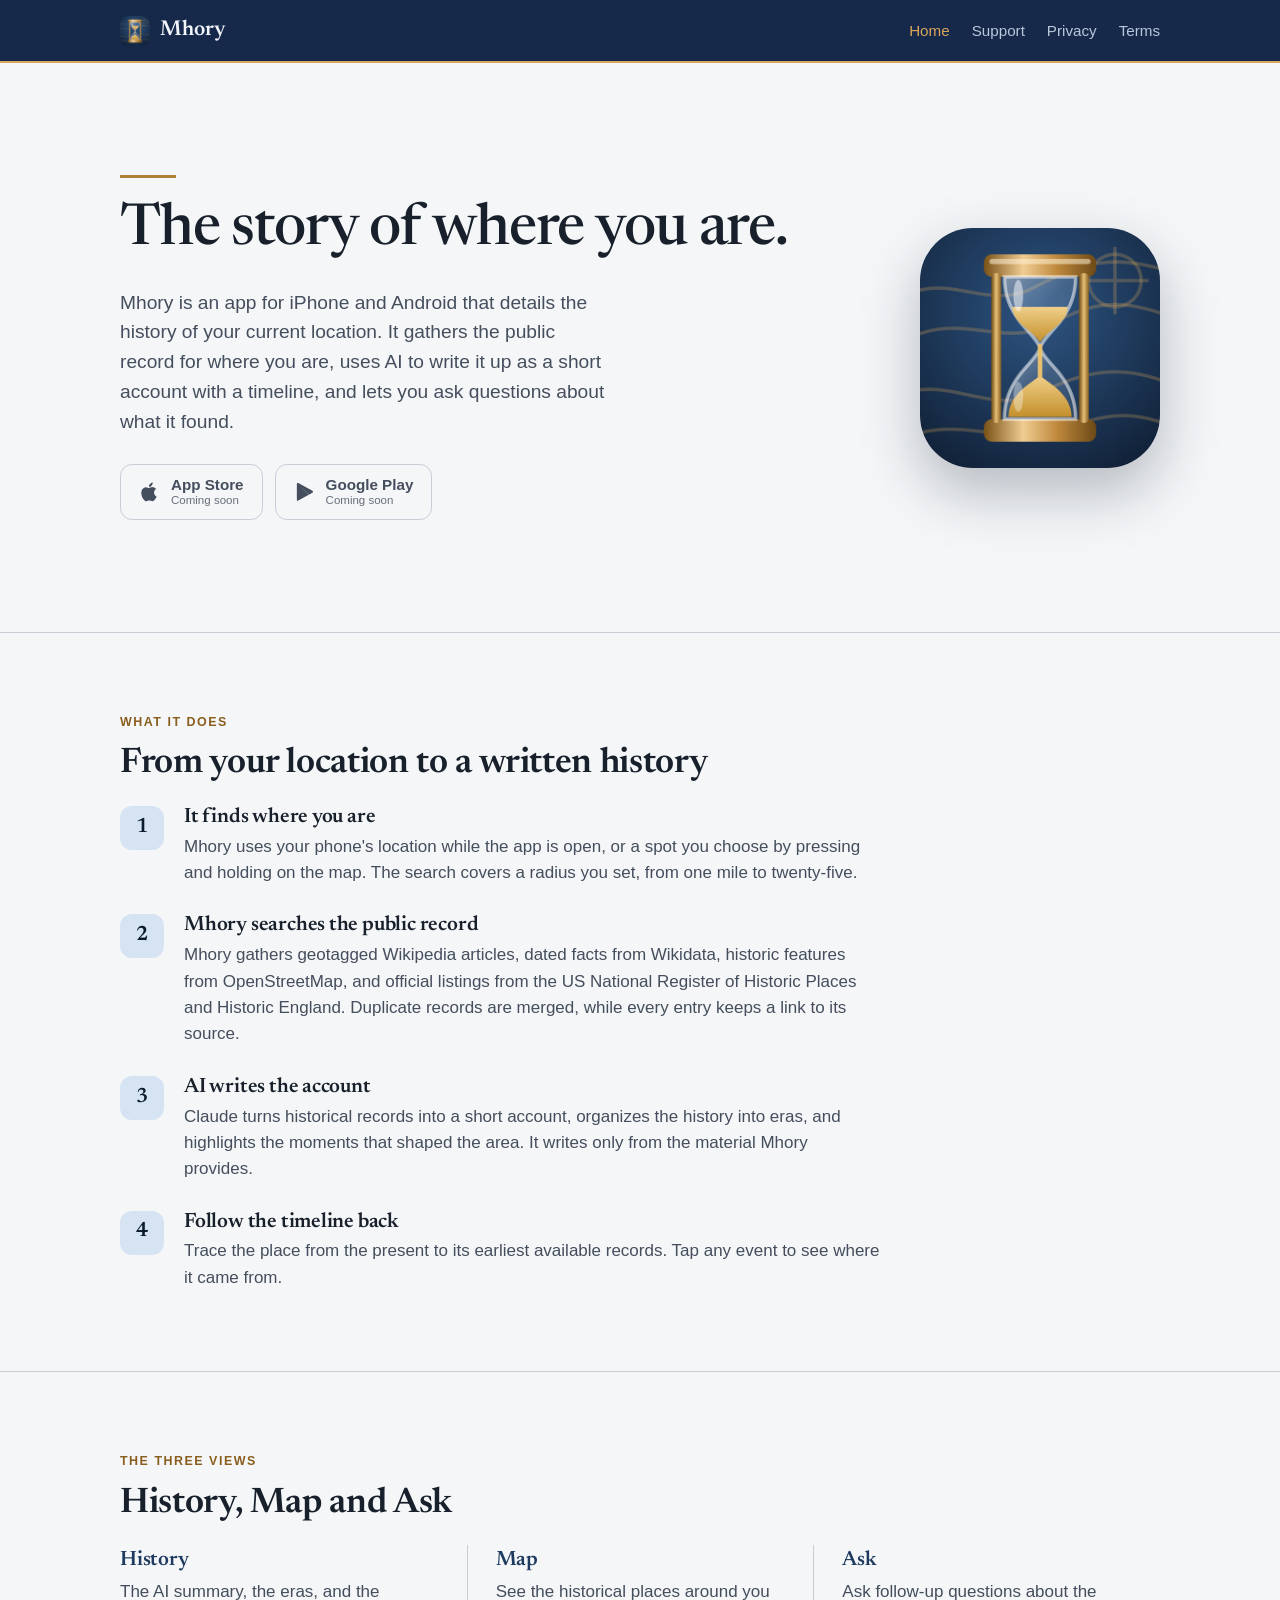
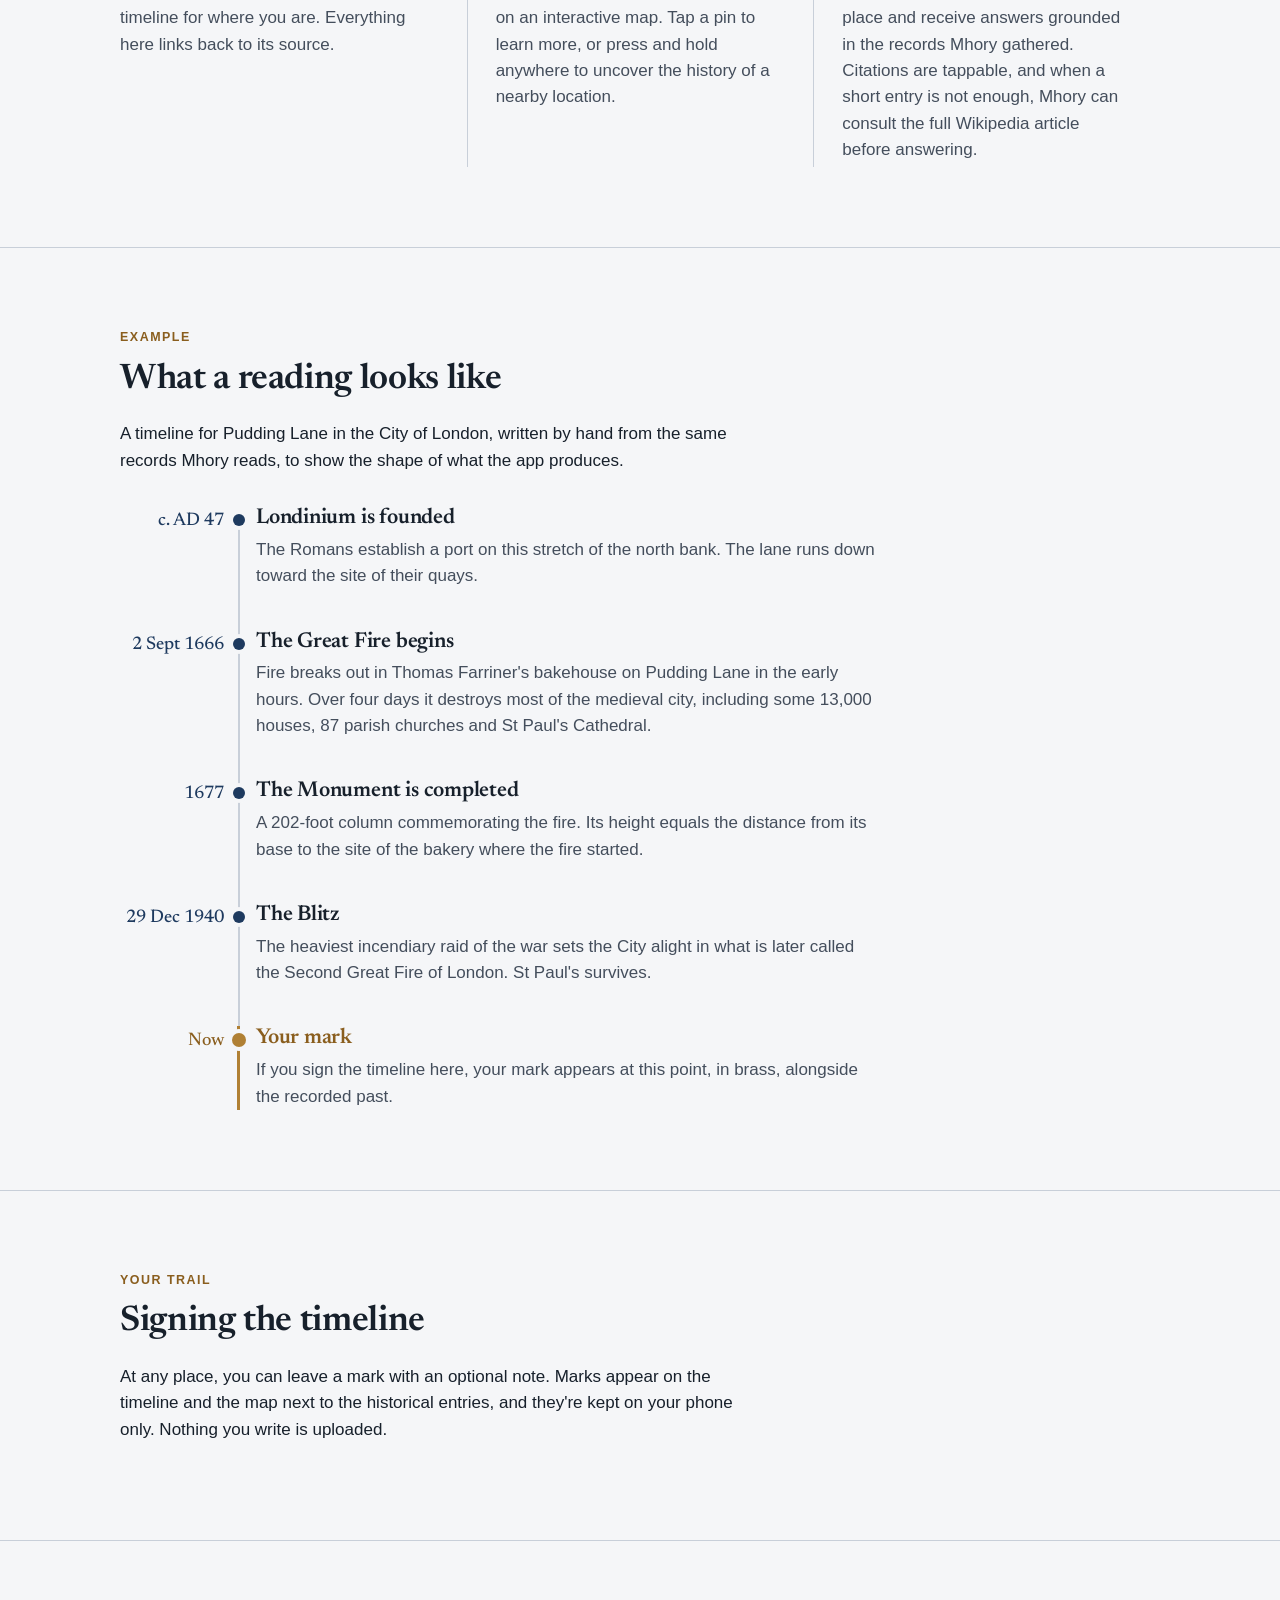
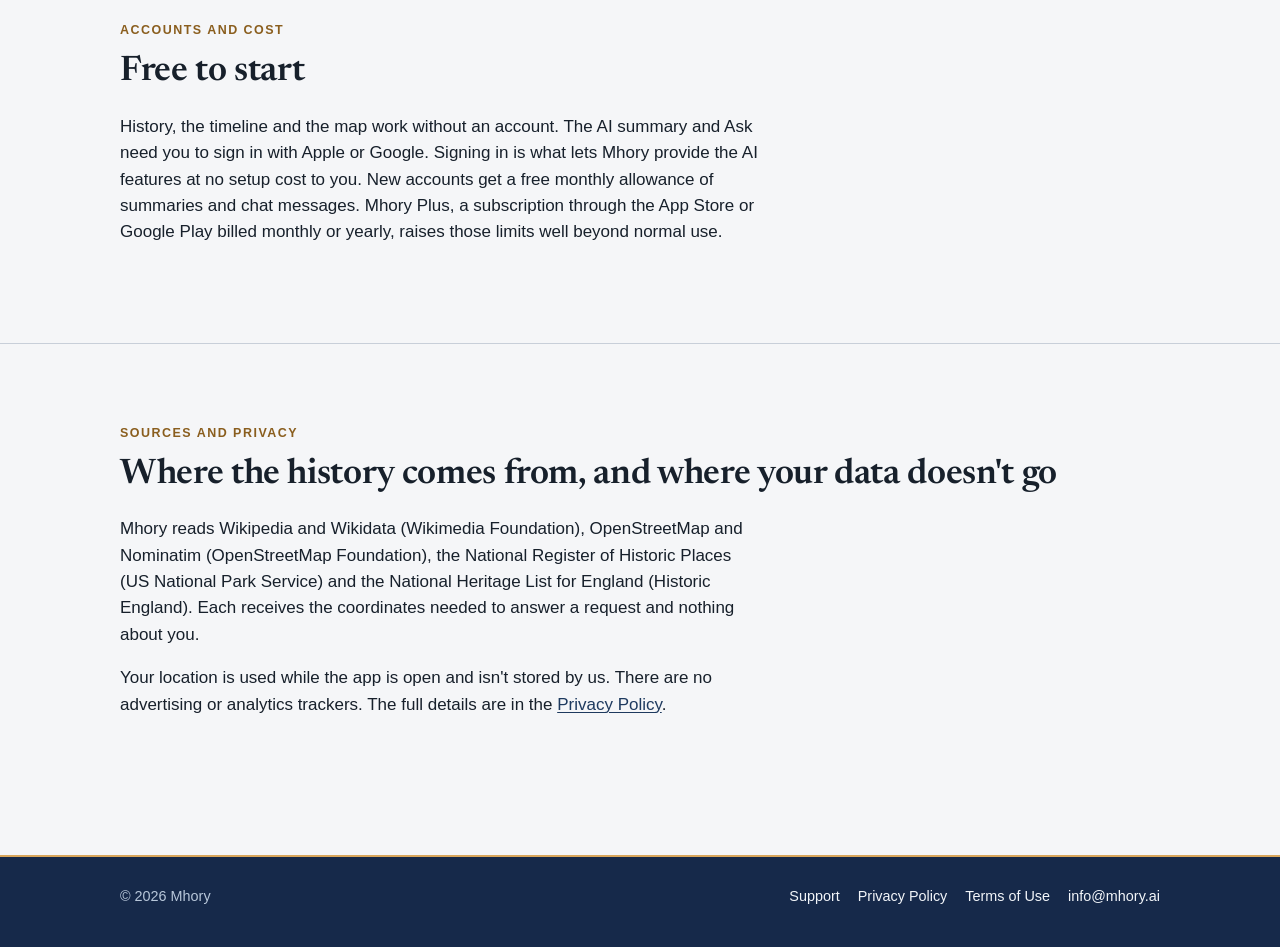
==== index.html @ 494e183d "Mhory launch site Co-Authored-By: Claude Fable 5.1 <noreply@anthropic.com>" ====
<!doctype html>
<html lang="en">
<head>
  <meta charset="utf-8">
  <meta name="viewport" content="width=device-width, initial-scale=1, viewport-fit=cover">
  <title>Mhory — the story of wherever you stand</title>
  <meta name="description" content="Mhory is an iPhone and Android app that details the history of your current location: provides an AI-written summary and timeline built from public records, a map of historical places nearby, and a chat that answers questions with citations.">
  <meta name="theme-color" content="#1e3a5f">
  <link rel="canonical" href="https://mhory.ai/">
  <meta property="og:title" content="Mhory">
  <meta property="og:description" content="The story of wherever you stand.">
  <meta property="og:url" content="https://mhory.ai/">
  <meta property="og:image" content="https://mhory.ai/assets/icon-512.png">
  <meta property="og:type" content="website">
  <link rel="icon" href="assets/favicon-64.png" sizes="64x64">
  <link rel="apple-touch-icon" href="assets/apple-touch-icon.png">
  <link rel="preconnect" href="https://fonts.googleapis.com">
  <link rel="preconnect" href="https://fonts.gstatic.com" crossorigin>
  <link href="https://fonts.googleapis.com/css2?family=Newsreader:ital,opsz,wght@0,6..72,500;0,6..72,600;1,6..72,500&display=swap" rel="stylesheet">
  <link rel="stylesheet" href="site.css">
</head>
<body>

<header class="band">
  <nav class="wrap nav" aria-label="Site">
    <a class="brand" href="index.html"><img src="assets/favicon-64.png" alt="" width="30" height="30">Mhory</a>
    <ul>
      <li><a href="index.html" aria-current="page">Home</a></li>
      <li><a href="support.html">Support</a></li>
      <li><a href="privacy.html">Privacy</a></li>
      <li><a href="terms.html">Terms</a></li>
    </ul>
  </nav>
</header>

<main>
  <section class="wrap hero">
    <div>
      <hr class="rule">
      <h1>The story of where you are.</h1>
      <p class="lede">Mhory is an app for iPhone and Android that details the history of your current location. It gathers the public record for where you are, uses AI to write it up as a short account with a timeline, and lets you ask questions about what it found.</p>
      <div class="stores">
        <span class="store soon" aria-disabled="true">
          <svg viewBox="0 0 24 24" aria-hidden="true"><path d="M16.4 12.6c0-2.6 2.1-3.8 2.2-3.9-1.2-1.8-3.1-2-3.7-2-1.6-.2-3.1.9-3.9.9-.8 0-2-.9-3.4-.9-1.7 0-3.3 1-4.2 2.6-1.8 3.1-.5 7.8 1.3 10.3.9 1.2 1.9 2.6 3.2 2.6 1.3-.1 1.8-.8 3.3-.8 1.6 0 2 .8 3.4.8 1.4 0 2.3-1.3 3.1-2.5 1-1.4 1.4-2.8 1.4-2.9-.1 0-2.7-1-2.7-4.2zM13.9 4.9c.7-.9 1.2-2.1 1.1-3.3-1 0-2.3.7-3 1.6-.7.8-1.2 2-1.1 3.2 1.1.1 2.3-.6 3-1.5z"/></svg>
          <span>App Store<small>Coming soon</small></span>
        </span>
        <span class="store soon" aria-disabled="true">
          <svg viewBox="0 0 24 24" aria-hidden="true"><path d="M3.6 2.2c-.3.3-.5.8-.5 1.4v16.8c0 .6.2 1.1.5 1.4l.1.1 9.4-9.4v-.2L3.7 2.1l-.1.1zm12.6 12.6-3.1-3.1v-.2l3.1-3.1.1.1 3.7 2.1c1.1.6 1.1 1.6 0 2.2L16.3 15l-.1-.2zM16.1 14.9 12.9 11.7 3.6 21c.4.4.9.4 1.6 0l10.9-6.1zM16.1 8.5 5.2 2.4c-.7-.4-1.2-.3-1.6 0l9.3 9.3 3.2-3.2z"/></svg>
          <span>Google Play<small>Coming soon</small></span>
        </span>
      </div>
    </div>
    <img class="hero-icon" src="assets/icon-512.png" alt="The Mhory app icon: a brass hourglass over an old map on ink blue" width="240" height="240">
  </section>

  <section class="section">
    <div class="wrap">
      <p class="eyebrow">What it does</p>
      <h2>From your location to a written history</h2>
      <div class="steps">
        <div class="step">
          <span class="step-n">1</span>
          <div>
            <h3>It finds where you are</h3>
            <p>Mhory uses your phone's location while the app is open, or a spot you choose by pressing and holding on the map. The search covers a radius you set, from one mile to twenty-five.</p>
          </div>
        </div>
        <div class="step">
          <span class="step-n">2</span>
          <div>
            <h3>Mhory searches the public record</h3>
            <p>Mhory gathers geotagged Wikipedia articles, dated facts from Wikidata, historic features from OpenStreetMap, and official listings from the US National Register of Historic Places and Historic England. Duplicate records are merged, while every entry keeps a link to its source.</p>
          </div>
        </div>
        <div class="step">
          <span class="step-n">3</span>
          <div>
            <h3>AI writes the account</h3>
            <p>Claude turns historical records into a short account, organizes the history into eras, and highlights the moments that shaped the area. It writes only from the material Mhory provides.</p>
          </div>
        </div>
        <div class="step">
          <span class="step-n">4</span>
          <div>
            <h3>Follow the timeline back</h3>
            <p>Trace the place from the present to its earliest available records. Tap any event to see where it came from.</p>
          </div>
        </div>
      </div>
    </div>
  </section>

  <section class="section">
    <div class="wrap">
      <p class="eyebrow">The three views</p>
      <h2>History, Map and Ask</h2>
      <div class="views">
        <div class="view">
          <h3>History</h3>
          <p>The AI summary, the eras, and the timeline for where you are. Everything here links back to its source.</p>
        </div>
        <div class="view">
          <h3>Map</h3>
          <p>See the historical places around you on an interactive map. Tap a pin to learn more, or press and hold anywhere to uncover the history of a nearby location.</p>
        </div>
        <div class="view">
          <h3>Ask</h3>
          <p>Ask follow-up questions about the place and receive answers grounded in the records Mhory gathered. Citations are tappable, and when a short entry is not enough, Mhory can consult the full Wikipedia article before answering.</p>
        </div>
      </div>
    </div>
  </section>

  <section class="section">
    <div class="wrap">
      <p class="eyebrow">Example</p>
      <h2>What a reading looks like</h2>
      <p class="prose">A timeline for Pudding Lane in the City of London, written by hand from the same records Mhory reads, to show the shape of what the app produces.</p>
      <ol class="strata">
        <li class="stratum">
          <span class="year">c. AD 47</span>
          <div class="stratum-body">
            <h3>Londinium is founded</h3>
            <p>The Romans establish a port on this stretch of the north bank. The lane runs down toward the site of their quays.</p>
          </div>
        </li>
        <li class="stratum">
          <span class="year">2 Sept 1666</span>
          <div class="stratum-body">
            <h3>The Great Fire begins</h3>
            <p>Fire breaks out in Thomas Farriner's bakehouse on Pudding Lane in the early hours. Over four days it destroys most of the medieval city, including some 13,000 houses, 87 parish churches and St Paul's Cathedral.</p>
          </div>
        </li>
        <li class="stratum">
          <span class="year">1677</span>
          <div class="stratum-body">
            <h3>The Monument is completed</h3>
            <p>A 202-foot column commemorating the fire. Its height equals the distance from its base to the site of the bakery where the fire started.</p>
          </div>
        </li>
        <li class="stratum">
          <span class="year">29 Dec 1940</span>
          <div class="stratum-body">
            <h3>The Blitz</h3>
            <p>The heaviest incendiary raid of the war sets the City alight in what is later called the Second Great Fire of London. St Paul's survives.</p>
          </div>
        </li>
        <li class="stratum you">
          <span class="year">Now</span>
          <div class="stratum-body">
            <h3>Your mark</h3>
            <p>If you sign the timeline here, your mark appears at this point, in brass, alongside the recorded past.</p>
          </div>
        </li>
      </ol>
    </div>
  </section>

  <section class="section">
    <div class="wrap">
      <p class="eyebrow">Your trail</p>
      <h2>Signing the timeline</h2>
      <p class="prose">At any place, you can leave a mark with an optional note. Marks appear on the timeline and the map next to the historical entries, and they're kept on your phone only. Nothing you write is uploaded.</p>
    </div>
  </section>

  <section class="section">
    <div class="wrap">
      <p class="eyebrow">Accounts and cost</p>
      <h2>Free to start</h2>
      <p class="prose">History, the timeline and the map work without an account. The AI summary and Ask need you to sign in with Apple or Google. Signing in is what lets Mhory provide the AI features at no setup cost to you. New accounts get a free monthly allowance of summaries and chat messages. Mhory Plus, a subscription through the App Store or Google Play billed monthly or yearly, raises those limits well beyond normal use.</p>
    </div>
  </section>

  <section class="section">
    <div class="wrap">
      <p class="eyebrow">Sources and privacy</p>
      <h2>Where the history comes from, and where your data doesn't go</h2>
      <p class="prose">Mhory reads Wikipedia and Wikidata (Wikimedia Foundation), OpenStreetMap and Nominatim (OpenStreetMap Foundation), the National Register of Historic Places (US National Park Service) and the National Heritage List for England (Historic England). Each receives the coordinates needed to answer a request and nothing about you.</p>
      <p class="prose">Your location is used while the app is open and isn't stored by us. There are no advertising or analytics trackers. The full details are in the <a href="privacy.html">Privacy Policy</a>.</p>
    </div>
  </section>
</main>

<footer class="foot">
  <div class="wrap">
    <span>&copy; 2026 Mhory</span>
    <ul>
      <li><a href="support.html">Support</a></li>
      <li><a href="privacy.html">Privacy Policy</a></li>
      <li><a href="terms.html">Terms of Use</a></li>
      <li><a href="mailto:info@mhory.ai">info@mhory.ai</a></li>
    </ul>
  </div>
</footer>

</body>
</html>
---- site.css ----
/* Mhory site — Archive Blue, matching lib/core/theme.dart and docs/design.md. */

:root {
  --ink-blue: #1e3a5f;
  --ink-blue-deep: #16294a;
  --slate: #4e6e8e;
  --brass: #b08034;
  --brass-deep: #8a5e1e;
  --brass-light: #d9a65b;
  --ink: #17202b;
  --paper: #f5f6f8;
  --paper-low: #eef1f5;
  --card: #e7eaf0;
  --tint: #d6e3f3;
  --on-tint: #0b1b2e;
  --muted: #444e5c;
  --outline: #6a7484;
  --hairline: #c8cfd9;
  --on-band: #f2f5f9;
  --on-band-muted: #b8c7da;

  --serif: "Newsreader", "Iowan Old Style", "Palatino Linotype", Georgia, serif;
  --sans: -apple-system, BlinkMacSystemFont, "Segoe UI", Roboto, "Helvetica Neue", Arial, sans-serif;
  --radius: 16px;
  --measure: 68ch;
}

@media (prefers-color-scheme: dark) {
  :root {
    --ink-blue: #86add8;
    --ink-blue-deep: #16294a;
    --brass: #d9a65b;
    --brass-deep: #d9a65b;
    --ink: #e6eaf0;
    --paper: #0f1621;
    --paper-low: #141c29;
    --card: #182131;
    --tint: #2a4a70;
    --on-tint: #d6e3f3;
    --muted: #b7c2d1;
    --outline: #93a0b3;
    --hairline: #2c3a4e;
  }
}

* { box-sizing: border-box; }

html { -webkit-text-size-adjust: 100%; }

body {
  margin: 0;
  background: var(--paper);
  color: var(--ink);
  font-family: var(--sans);
  font-size: 17px;
  line-height: 1.55;
}

a { color: var(--ink-blue); text-decoration-thickness: 1px; text-underline-offset: 2px; }
a:hover { color: var(--brass-deep); }

h1, h2, h3 {
  font-family: var(--serif);
  font-weight: 600;
  letter-spacing: -0.01em;
  line-height: 1.15;
  margin: 0 0 0.4em;
}
h1 { font-size: clamp(2.4rem, 6vw, 3.6rem); font-weight: 500; letter-spacing: -0.02em; }
h2 { font-size: clamp(1.7rem, 3.5vw, 2.2rem); }
h3 { font-size: 1.3rem; }

p { margin: 0 0 1em; }
p.lede { font-size: 1.2rem; color: var(--muted); max-width: 40ch; }

.wrap { width: min(100% - 40px, 1040px); margin-inline: auto; }
.prose { max-width: var(--measure); }

/* Band: the ink-blue header with the brass rule, as in the app. */
.band {
  background: var(--ink-blue-deep);
  color: var(--on-band);
  border-bottom: 2px solid var(--brass-light);
}
.band a { color: var(--on-band); text-decoration: none; }
.band a:hover { color: var(--brass-light); }

.nav {
  display: flex;
  align-items: center;
  justify-content: space-between;
  gap: 24px;
  padding: 14px 0;
}
.brand {
  display: inline-flex;
  align-items: center;
  gap: 10px;
  font-family: var(--serif);
  font-size: 1.35rem;
  font-weight: 600;
}
.brand img { width: 30px; height: 30px; border-radius: 8px; }
.nav ul {
  display: flex;
  gap: 22px;
  list-style: none;
  margin: 0;
  padding: 0;
  font-size: 0.95rem;
  color: var(--on-band-muted);
}
.nav ul a { color: inherit; }
.nav ul a[aria-current="page"] { color: var(--brass-light); }

/* Hero */
.hero {
  display: grid;
  grid-template-columns: 1fr auto;
  gap: 48px;
  align-items: center;
  padding: clamp(48px, 9vw, 112px) 0;
}
.hero p.lede { max-width: 46ch; }
.hero-icon {
  width: clamp(160px, 24vw, 240px);
  height: auto;
  border-radius: 22%;
  box-shadow: 0 24px 60px rgba(11, 27, 46, 0.28);
}
.hero .rule { width: 56px; height: 3px; background: var(--brass); border: 0; margin: 0 0 20px; }

.stores { display: flex; flex-wrap: wrap; gap: 12px; margin-top: 28px; }
.store {
  display: inline-flex;
  align-items: center;
  gap: 10px;
  padding: 12px 18px;
  border-radius: 12px;
  background: var(--ink);
  color: var(--paper);
  text-decoration: none;
  font-weight: 600;
  font-size: 0.95rem;
  line-height: 1.1;
}
.store small { display: block; font-weight: 400; font-size: 0.72rem; opacity: 0.8; }
.store svg { width: 22px; height: 22px; fill: currentColor; }
.store.soon { background: transparent; color: var(--muted); border: 1px solid var(--hairline); cursor: default; }

/* Sections */
.section { padding: clamp(40px, 7vw, 80px) 0; border-top: 1px solid var(--hairline); }
.section .wrap > h2 { margin-bottom: 0.6em; }
.eyebrow {
  font-size: 0.78rem;
  font-weight: 600;
  letter-spacing: 0.12em;
  text-transform: uppercase;
  color: var(--brass-deep);
  margin: 0 0 12px;
}

/* Numbered steps: what the app does, in order. */
.steps { display: grid; gap: 28px; max-width: 760px; margin-top: 8px; }
.step { display: grid; grid-template-columns: 44px 1fr; gap: 20px; }
.step-n {
  width: 44px; height: 44px;
  border-radius: 12px;
  background: var(--tint);
  color: var(--on-tint);
  display: grid; place-items: center;
  font-family: var(--serif);
  font-weight: 600;
  font-size: 1.3rem;
}
.step h3 { margin-bottom: 4px; }
.step p { margin: 0; color: var(--muted); }

/* The three views, as columns divided by hairlines rather than cards. */
.views { display: grid; grid-template-columns: repeat(3, 1fr); margin-top: 8px; }
.view { padding: 4px 28px; border-left: 1px solid var(--hairline); }
.view:first-child { padding-left: 0; border-left: 0; }
.view h3 { color: var(--ink-blue); margin-bottom: 6px; }
.view p { margin: 0; color: var(--muted); }

/* The dig: one place read down through time. */

.strata {
  list-style: none;
  margin: 32px 0 0;
  padding: 0;
  position: relative;
  max-width: 760px;
}
.strata::before {
  content: "";
  position: absolute;
  left: 118px;
  top: 8px;
  bottom: 8px;
  width: 2px;
  background: var(--hairline);
}
.stratum {
  display: grid;
  grid-template-columns: 104px 1fr;
  gap: 32px;
  position: relative;
  padding: 0 0 40px;
}
.stratum:last-child { padding-bottom: 0; }
.stratum::before {
  content: "";
  position: absolute;
  left: 113px;
  top: 8px;
  width: 12px;
  height: 12px;
  border-radius: 50%;
  background: var(--ink-blue);
  box-shadow: 0 0 0 4px var(--paper);
}
.stratum.you::before { background: var(--brass); width: 14px; height: 14px; left: 112px; top: 7px; }
.year {
  font-family: var(--serif);
  font-weight: 500;
  font-size: 1.15rem;
  color: var(--ink-blue);
  text-align: right;
  line-height: 1.6;
  white-space: nowrap;
}
.stratum.you .year { color: var(--brass-deep); }
.stratum h3 { font-size: 1.35rem; margin-bottom: 6px; }
.stratum p { margin: 0; color: var(--muted); }
.stratum.you .stratum-body { border-left: 3px solid var(--brass); padding-left: 16px; margin-left: -19px; }
.stratum.you h3 { color: var(--brass-deep); }

/* Long-form pages */
.page-head { padding: clamp(36px, 6vw, 64px) 0 8px; }
.page-head .meta { color: var(--outline); font-size: 0.95rem; }
.legal { padding-bottom: 64px; }
.legal h2 { font-size: 1.45rem; margin-top: 2.2em; }
.legal h3 { font-size: 1.1rem; font-family: var(--sans); font-weight: 600; margin-top: 1.6em; }
.legal ul { padding-left: 1.2em; }
.legal li { margin-bottom: 0.4em; }
.legal table { border-collapse: collapse; width: 100%; font-size: 0.95rem; margin: 12px 0 20px; }
.legal th, .legal td { text-align: left; vertical-align: top; padding: 10px 12px 10px 0; border-bottom: 1px solid var(--hairline); }
.legal th { color: var(--outline); font-weight: 600; font-size: 0.82rem; letter-spacing: 0.06em; text-transform: uppercase; }
.note {
  background: var(--card);
  border-left: 3px solid var(--brass);
  border-radius: 0 12px 12px 0;
  padding: 14px 18px;
  margin: 20px 0;
}
.note p:last-child { margin: 0; }

.faq dt { font-weight: 600; margin-top: 1.4em; }
.faq dd { margin: 0.3em 0 0; color: var(--muted); }

/* Footer */
.foot {
  margin-top: 40px;
  padding: 28px 0 40px;
  border-top: 2px solid var(--brass-light);
  background: var(--ink-blue-deep);
  color: var(--on-band-muted);
  font-size: 0.9rem;
}
.foot .wrap { display: flex; flex-wrap: wrap; justify-content: space-between; gap: 16px 32px; }
.foot a { color: var(--on-band); text-decoration: none; }
.foot a:hover { color: var(--brass-light); }
.foot ul { display: flex; flex-wrap: wrap; gap: 18px; list-style: none; margin: 0; padding: 0; }

@media (max-width: 760px) {
  .hero { grid-template-columns: 1fr; gap: 28px; }
  .hero > div:first-child { order: 2; }
  .hero-icon { width: 128px; }
  .views { grid-template-columns: 1fr; gap: 24px; }
  .view { padding: 0; border-left: 0; }
  .strata::before { left: 5px; }
  .stratum { grid-template-columns: 1fr; gap: 4px; padding-left: 28px; }
  .stratum::before { left: 0; }
  .stratum.you::before { left: -1px; }
  .year { text-align: left; }
  .stratum.you .stratum-body { margin-left: 0; }
  .nav { flex-direction: column; align-items: flex-start; gap: 10px; }
}
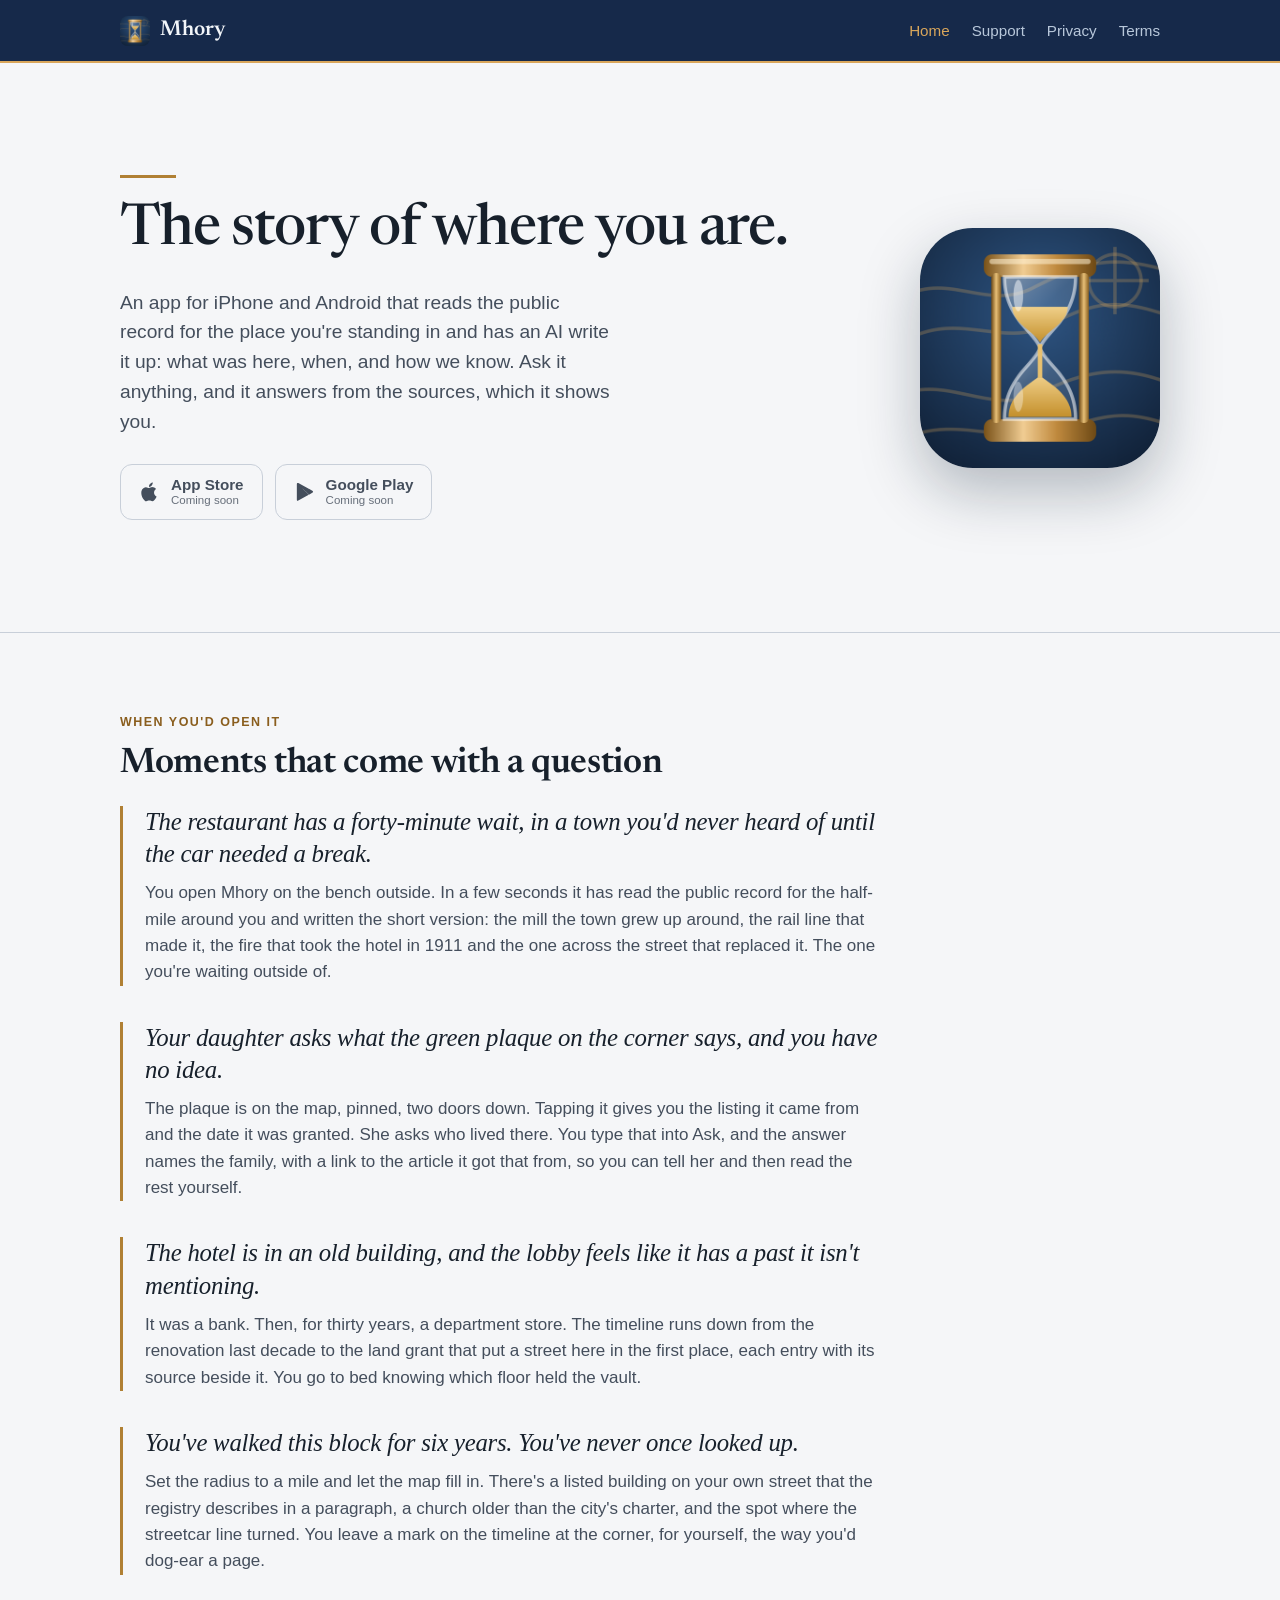
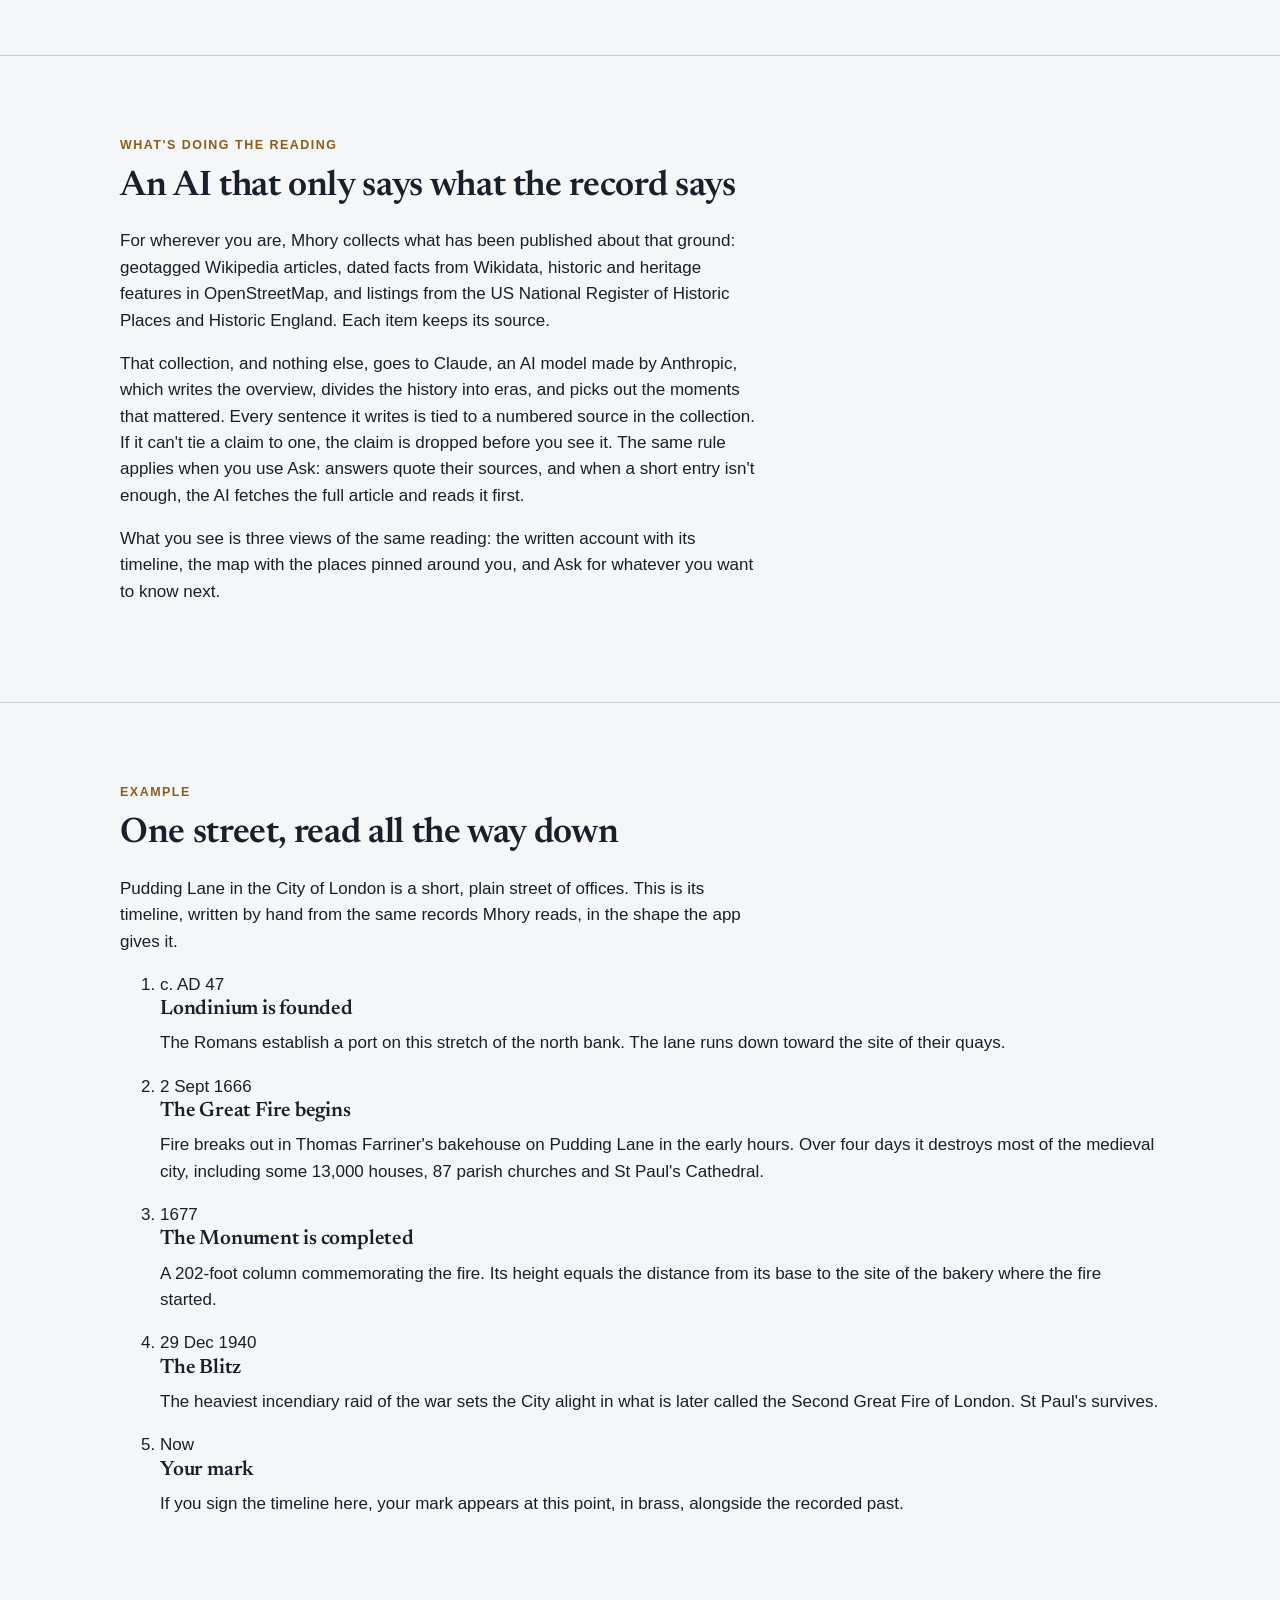
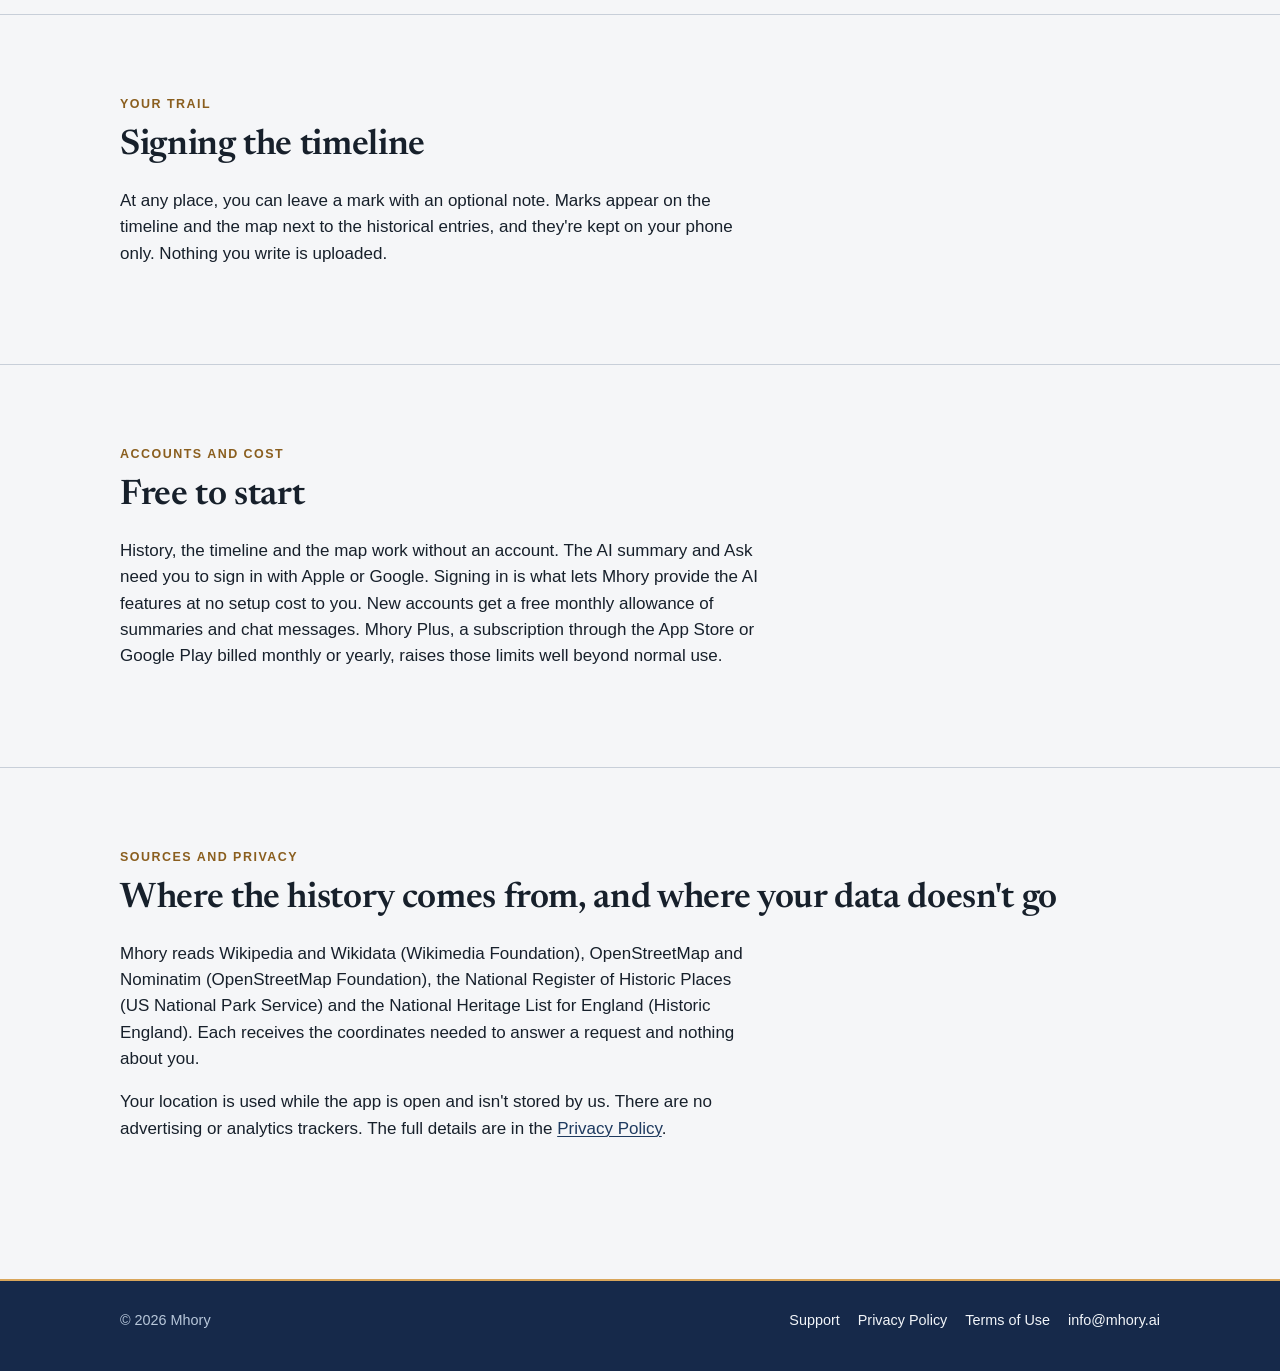
==== commit f241ad3f: "Landing page: four scenes instead of a feature list Co-Authored-By: Claude Fable 5.1 <noreply@anthro" ====
--- a/index.html
+++ b/index.html
@@ -38,7 +38,7 @@
     <div>
       <hr class="rule">
       <h1>The story of where you are.</h1>
-      <p class="lede">Mhory is an app for iPhone and Android that details the history of your current location. It gathers the public record for where you are, uses AI to write it up as a short account with a timeline, and lets you ask questions about what it found.</p>
+      <p class="lede">An app for iPhone and Android that reads the public record for the place you're standing in and has an AI write it up: what was here, when, and how we know. Ask it anything, and it answers from the sources, which it shows you.</p>
       <div class="stores">
         <span class="store soon" aria-disabled="true">
           <svg viewBox="0 0 24 24" aria-hidden="true"><path d="M16.4 12.6c0-2.6 2.1-3.8 2.2-3.9-1.2-1.8-3.1-2-3.7-2-1.6-.2-3.1.9-3.9.9-.8 0-2-.9-3.4-.9-1.7 0-3.3 1-4.2 2.6-1.8 3.1-.5 7.8 1.3 10.3.9 1.2 1.9 2.6 3.2 2.6 1.3-.1 1.8-.8 3.3-.8 1.6 0 2 .8 3.4.8 1.4 0 2.3-1.3 3.1-2.5 1-1.4 1.4-2.8 1.4-2.9-.1 0-2.7-1-2.7-4.2zM13.9 4.9c.7-.9 1.2-2.1 1.1-3.3-1 0-2.3.7-3 1.6-.7.8-1.2 2-1.1 3.2 1.1.1 2.3-.6 3-1.5z"/></svg>
@@ -55,67 +55,44 @@
 
   <section class="section">
     <div class="wrap">
-      <p class="eyebrow">What it does</p>
-      <h2>From your location to a written history</h2>
-      <div class="steps">
-        <div class="step">
-          <span class="step-n">1</span>
-          <div>
-            <h3>It finds where you are</h3>
-            <p>Mhory uses your phone's location while the app is open, or a spot you choose by pressing and holding on the map. The search covers a radius you set, from one mile to twenty-five.</p>
-          </div>
-        </div>
-        <div class="step">
-          <span class="step-n">2</span>
-          <div>
-            <h3>Mhory searches the public record</h3>
-            <p>Mhory gathers geotagged Wikipedia articles, dated facts from Wikidata, historic features from OpenStreetMap, and official listings from the US National Register of Historic Places and Historic England. Duplicate records are merged, while every entry keeps a link to its source.</p>
-          </div>
-        </div>
-        <div class="step">
-          <span class="step-n">3</span>
-          <div>
-            <h3>AI writes the account</h3>
-            <p>Claude turns historical records into a short account, organizes the history into eras, and highlights the moments that shaped the area. It writes only from the material Mhory provides.</p>
-          </div>
-        </div>
-        <div class="step">
-          <span class="step-n">4</span>
-          <div>
-            <h3>Follow the timeline back</h3>
-            <p>Trace the place from the present to its earliest available records. Tap any event to see where it came from.</p>
-          </div>
-        </div>
+      <p class="eyebrow">When you'd open it</p>
+      <h2>Moments that come with a question</h2>
+      <div class="moments">
+        <article class="moment">
+          <h3>The restaurant has a forty-minute wait, in a town you'd never heard of until the car needed a break.</h3>
+          <p>You open Mhory on the bench outside. In a few seconds it has read the public record for the half-mile around you and written the short version: the mill the town grew up around, the rail line that made it, the fire that took the hotel in 1911 and the one across the street that replaced it. The one you're waiting outside of.</p>
+        </article>
+        <article class="moment">
+          <h3>Your daughter asks what the green plaque on the corner says, and you have no idea.</h3>
+          <p>The plaque is on the map, pinned, two doors down. Tapping it gives you the listing it came from and the date it was granted. She asks who lived there. You type that into Ask, and the answer names the family, with a link to the article it got that from, so you can tell her and then read the rest yourself.</p>
+        </article>
+        <article class="moment">
+          <h3>The hotel is in an old building, and the lobby feels like it has a past it isn't mentioning.</h3>
+          <p>It was a bank. Then, for thirty years, a department store. The timeline runs down from the renovation last decade to the land grant that put a street here in the first place, each entry with its source beside it. You go to bed knowing which floor held the vault.</p>
+        </article>
+        <article class="moment">
+          <h3>You've walked this block for six years. You've never once looked up.</h3>
+          <p>Set the radius to a mile and let the map fill in. There's a listed building on your own street that the registry describes in a paragraph, a church older than the city's charter, and the spot where the streetcar line turned. You leave a mark on the timeline at the corner, for yourself, the way you'd dog-ear a page.</p>
+        </article>
       </div>
     </div>
   </section>
 
   <section class="section">
     <div class="wrap">
-      <p class="eyebrow">The three views</p>
-      <h2>History, Map and Ask</h2>
-      <div class="views">
-        <div class="view">
-          <h3>History</h3>
-          <p>The AI summary, the eras, and the timeline for where you are. Everything here links back to its source.</p>
-        </div>
-        <div class="view">
-          <h3>Map</h3>
-          <p>See the historical places around you on an interactive map. Tap a pin to learn more, or press and hold anywhere to uncover the history of a nearby location.</p>
-        </div>
-        <div class="view">
-          <h3>Ask</h3>
-          <p>Ask follow-up questions about the place and receive answers grounded in the records Mhory gathered. Citations are tappable, and when a short entry is not enough, Mhory can consult the full Wikipedia article before answering.</p>
-        </div>
-      </div>
+      <p class="eyebrow">What's doing the reading</p>
+      <h2>An AI that only says what the record says</h2>
+      <p class="prose">For wherever you are, Mhory collects what has been published about that ground: geotagged Wikipedia articles, dated facts from Wikidata, historic and heritage features in OpenStreetMap, and listings from the US National Register of Historic Places and Historic England. Each item keeps its source.</p>
+      <p class="prose">That collection, and nothing else, goes to Claude, an AI model made by Anthropic, which writes the overview, divides the history into eras, and picks out the moments that mattered. Every sentence it writes is tied to a numbered source in the collection. If it can't tie a claim to one, the claim is dropped before you see it. The same rule applies when you use Ask: answers quote their sources, and when a short entry isn't enough, the AI fetches the full article and reads it first.</p>
+      <p class="prose">What you see is three views of the same reading: the written account with its timeline, the map with the places pinned around you, and Ask for whatever you want to know next.</p>
     </div>
   </section>
 
   <section class="section">
     <div class="wrap">
       <p class="eyebrow">Example</p>
-      <h2>What a reading looks like</h2>
-      <p class="prose">A timeline for Pudding Lane in the City of London, written by hand from the same records Mhory reads, to show the shape of what the app produces.</p>
+      <h2>One street, read all the way down</h2>
+      <p class="prose">Pudding Lane in the City of London is a short, plain street of offices. This is its timeline, written by hand from the same records Mhory reads, in the shape the app gives it.</p>
       <ol class="strata">
         <li class="stratum">
           <span class="year">c. AD 47</span>
--- a/site.css
+++ b/site.css
@@ -160,81 +160,17 @@
   margin: 0 0 12px;
 }
 
-/* Numbered steps: what the app does, in order. */
-.steps { display: grid; gap: 28px; max-width: 760px; margin-top: 8px; }
-.step { display: grid; grid-template-columns: 44px 1fr; gap: 20px; }
-.step-n {
-  width: 44px; height: 44px;
-  border-radius: 12px;
-  background: var(--tint);
-  color: var(--on-tint);
-  display: grid; place-items: center;
-  font-family: var(--serif);
-  font-weight: 600;
-  font-size: 1.3rem;
-}
-.step h3 { margin-bottom: 4px; }
-.step p { margin: 0; color: var(--muted); }
-
-/* The three views, as columns divided by hairlines rather than cards. */
-.views { display: grid; grid-template-columns: repeat(3, 1fr); margin-top: 8px; }
-.view { padding: 4px 28px; border-left: 1px solid var(--hairline); }
-.view:first-child { padding-left: 0; border-left: 0; }
-.view h3 { color: var(--ink-blue); margin-bottom: 6px; }
-.view p { margin: 0; color: var(--muted); }
-
-/* The dig: one place read down through time. */
-
-.strata {
-  list-style: none;
-  margin: 32px 0 0;
-  padding: 0;
-  position: relative;
-  max-width: 760px;
-}
-.strata::before {
-  content: "";
-  position: absolute;
-  left: 118px;
-  top: 8px;
-  bottom: 8px;
-  width: 2px;
-  background: var(--hairline);
-}
-.stratum {
-  display: grid;
-  grid-template-columns: 104px 1fr;
-  gap: 32px;
-  position: relative;
-  padding: 0 0 40px;
-}
-.stratum:last-child { padding-bottom: 0; }
-.stratum::before {
-  content: "";
-  position: absolute;
-  left: 113px;
-  top: 8px;
-  width: 12px;
-  height: 12px;
-  border-radius: 50%;
-  background: var(--ink-blue);
-  box-shadow: 0 0 0 4px var(--paper);
-}
-.stratum.you::before { background: var(--brass); width: 14px; height: 14px; left: 112px; top: 7px; }
-.year {
-  font-family: var(--serif);
+/* Moments: a scene in serif, then what the app does in it. */
+.moments { display: grid; gap: 36px; max-width: 760px; margin-top: 12px; }
+.moment { border-left: 3px solid var(--brass); padding-left: 22px; }
+.moment h3 {
+  font-size: clamp(1.25rem, 2.4vw, 1.55rem);
   font-weight: 500;
-  font-size: 1.15rem;
-  color: var(--ink-blue);
-  text-align: right;
-  line-height: 1.6;
-  white-space: nowrap;
-}
-.stratum.you .year { color: var(--brass-deep); }
-.stratum h3 { font-size: 1.35rem; margin-bottom: 6px; }
-.stratum p { margin: 0; color: var(--muted); }
-.stratum.you .stratum-body { border-left: 3px solid var(--brass); padding-left: 16px; margin-left: -19px; }
-.stratum.you h3 { color: var(--brass-deep); }
+  font-style: italic;
+  line-height: 1.3;
+  margin-bottom: 10px;
+}
+.moment p { margin: 0; color: var(--muted); }
 
 /* Long-form pages */
 .page-head { padding: clamp(36px, 6vw, 64px) 0 8px; }
@@ -277,8 +213,6 @@
   .hero { grid-template-columns: 1fr; gap: 28px; }
   .hero > div:first-child { order: 2; }
   .hero-icon { width: 128px; }
-  .views { grid-template-columns: 1fr; gap: 24px; }
-  .view { padding: 0; border-left: 0; }
   .strata::before { left: 5px; }
   .stratum { grid-template-columns: 1fr; gap: 4px; padding-left: 28px; }
   .stratum::before { left: 0; }
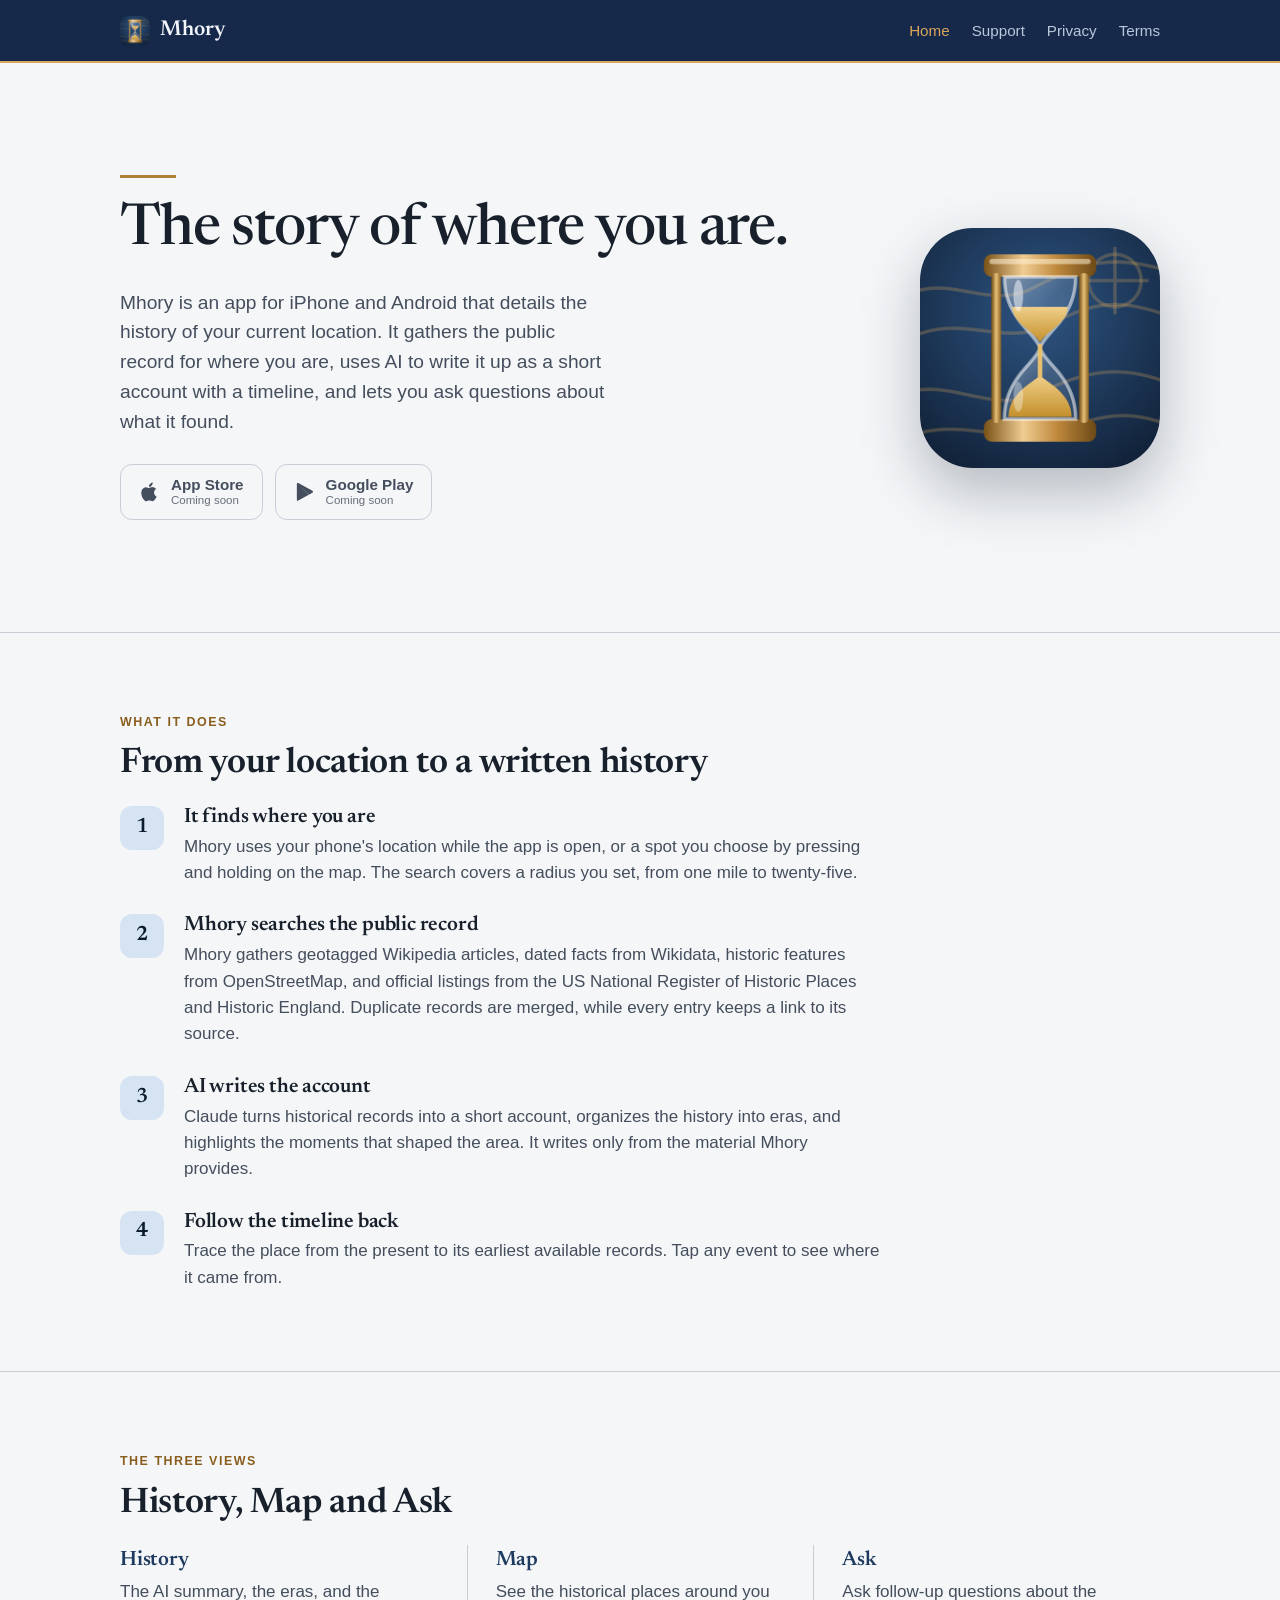
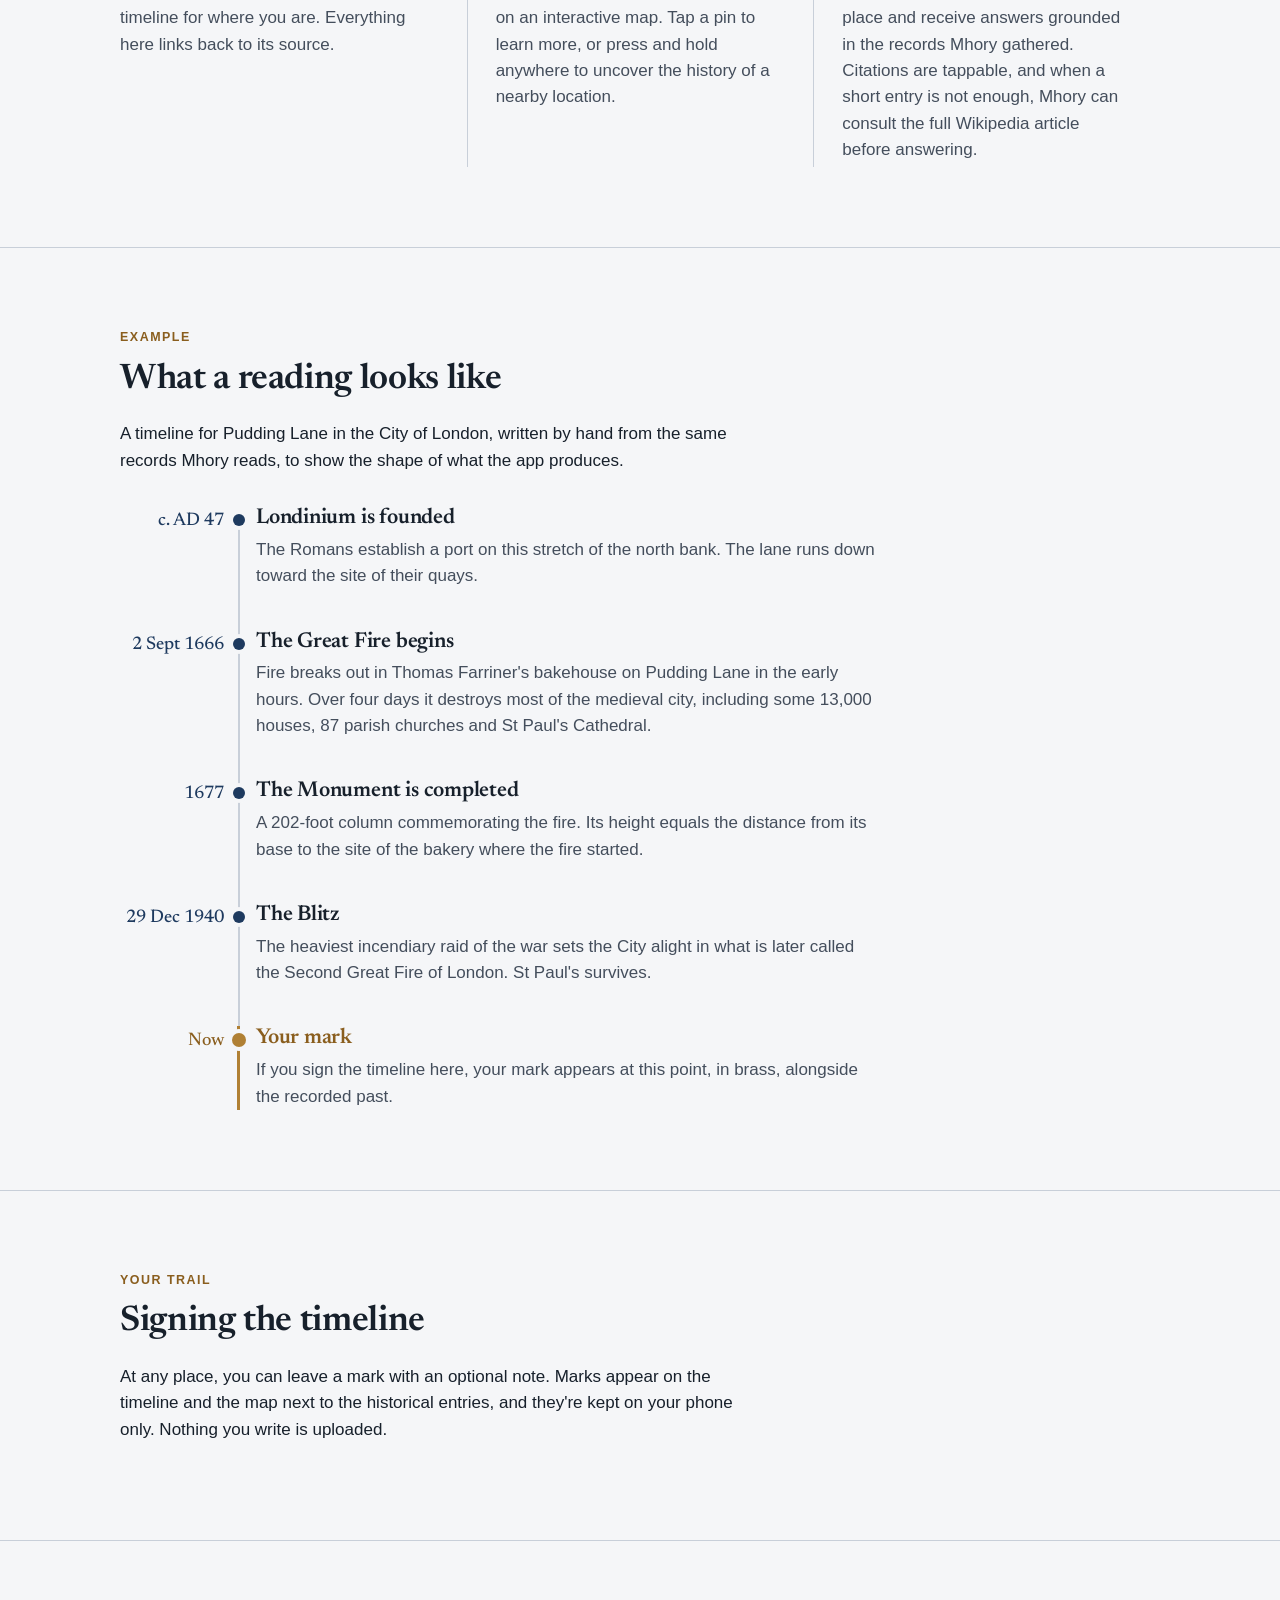
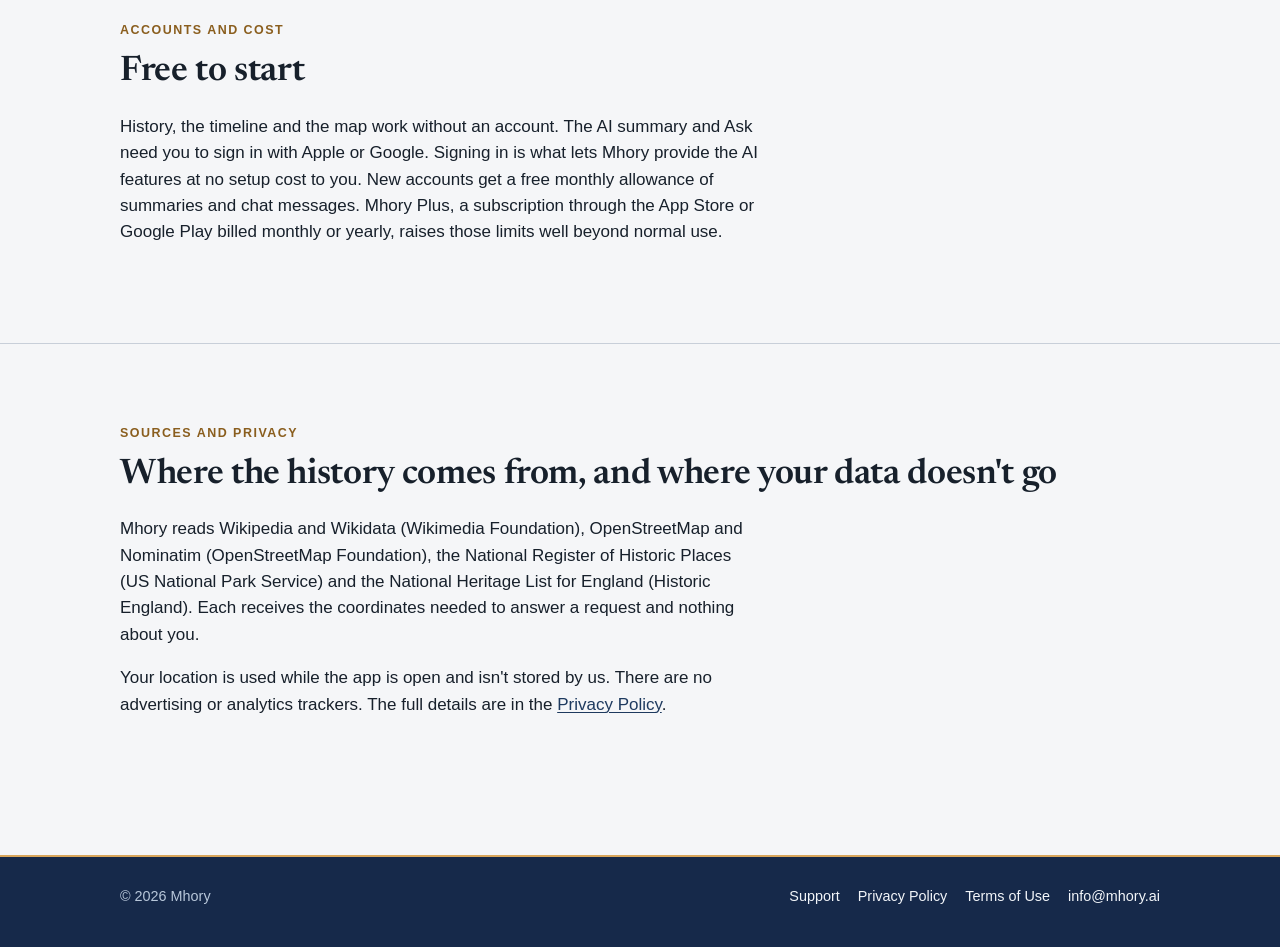
==== commit 9d9767ba: "Revert "Landing page: four scenes instead of a feature list" This reverts commit f241ad3f4acad146c19" ====
--- a/index.html
+++ b/index.html
@@ -38,7 +38,7 @@
     <div>
       <hr class="rule">
       <h1>The story of where you are.</h1>
-      <p class="lede">An app for iPhone and Android that reads the public record for the place you're standing in and has an AI write it up: what was here, when, and how we know. Ask it anything, and it answers from the sources, which it shows you.</p>
+      <p class="lede">Mhory is an app for iPhone and Android that details the history of your current location. It gathers the public record for where you are, uses AI to write it up as a short account with a timeline, and lets you ask questions about what it found.</p>
       <div class="stores">
         <span class="store soon" aria-disabled="true">
           <svg viewBox="0 0 24 24" aria-hidden="true"><path d="M16.4 12.6c0-2.6 2.1-3.8 2.2-3.9-1.2-1.8-3.1-2-3.7-2-1.6-.2-3.1.9-3.9.9-.8 0-2-.9-3.4-.9-1.7 0-3.3 1-4.2 2.6-1.8 3.1-.5 7.8 1.3 10.3.9 1.2 1.9 2.6 3.2 2.6 1.3-.1 1.8-.8 3.3-.8 1.6 0 2 .8 3.4.8 1.4 0 2.3-1.3 3.1-2.5 1-1.4 1.4-2.8 1.4-2.9-.1 0-2.7-1-2.7-4.2zM13.9 4.9c.7-.9 1.2-2.1 1.1-3.3-1 0-2.3.7-3 1.6-.7.8-1.2 2-1.1 3.2 1.1.1 2.3-.6 3-1.5z"/></svg>
@@ -55,44 +55,67 @@
 
   <section class="section">
     <div class="wrap">
-      <p class="eyebrow">When you'd open it</p>
-      <h2>Moments that come with a question</h2>
-      <div class="moments">
-        <article class="moment">
-          <h3>The restaurant has a forty-minute wait, in a town you'd never heard of until the car needed a break.</h3>
-          <p>You open Mhory on the bench outside. In a few seconds it has read the public record for the half-mile around you and written the short version: the mill the town grew up around, the rail line that made it, the fire that took the hotel in 1911 and the one across the street that replaced it. The one you're waiting outside of.</p>
-        </article>
-        <article class="moment">
-          <h3>Your daughter asks what the green plaque on the corner says, and you have no idea.</h3>
-          <p>The plaque is on the map, pinned, two doors down. Tapping it gives you the listing it came from and the date it was granted. She asks who lived there. You type that into Ask, and the answer names the family, with a link to the article it got that from, so you can tell her and then read the rest yourself.</p>
-        </article>
-        <article class="moment">
-          <h3>The hotel is in an old building, and the lobby feels like it has a past it isn't mentioning.</h3>
-          <p>It was a bank. Then, for thirty years, a department store. The timeline runs down from the renovation last decade to the land grant that put a street here in the first place, each entry with its source beside it. You go to bed knowing which floor held the vault.</p>
-        </article>
-        <article class="moment">
-          <h3>You've walked this block for six years. You've never once looked up.</h3>
-          <p>Set the radius to a mile and let the map fill in. There's a listed building on your own street that the registry describes in a paragraph, a church older than the city's charter, and the spot where the streetcar line turned. You leave a mark on the timeline at the corner, for yourself, the way you'd dog-ear a page.</p>
-        </article>
+      <p class="eyebrow">What it does</p>
+      <h2>From your location to a written history</h2>
+      <div class="steps">
+        <div class="step">
+          <span class="step-n">1</span>
+          <div>
+            <h3>It finds where you are</h3>
+            <p>Mhory uses your phone's location while the app is open, or a spot you choose by pressing and holding on the map. The search covers a radius you set, from one mile to twenty-five.</p>
+          </div>
+        </div>
+        <div class="step">
+          <span class="step-n">2</span>
+          <div>
+            <h3>Mhory searches the public record</h3>
+            <p>Mhory gathers geotagged Wikipedia articles, dated facts from Wikidata, historic features from OpenStreetMap, and official listings from the US National Register of Historic Places and Historic England. Duplicate records are merged, while every entry keeps a link to its source.</p>
+          </div>
+        </div>
+        <div class="step">
+          <span class="step-n">3</span>
+          <div>
+            <h3>AI writes the account</h3>
+            <p>Claude turns historical records into a short account, organizes the history into eras, and highlights the moments that shaped the area. It writes only from the material Mhory provides.</p>
+          </div>
+        </div>
+        <div class="step">
+          <span class="step-n">4</span>
+          <div>
+            <h3>Follow the timeline back</h3>
+            <p>Trace the place from the present to its earliest available records. Tap any event to see where it came from.</p>
+          </div>
+        </div>
       </div>
     </div>
   </section>
 
   <section class="section">
     <div class="wrap">
-      <p class="eyebrow">What's doing the reading</p>
-      <h2>An AI that only says what the record says</h2>
-      <p class="prose">For wherever you are, Mhory collects what has been published about that ground: geotagged Wikipedia articles, dated facts from Wikidata, historic and heritage features in OpenStreetMap, and listings from the US National Register of Historic Places and Historic England. Each item keeps its source.</p>
-      <p class="prose">That collection, and nothing else, goes to Claude, an AI model made by Anthropic, which writes the overview, divides the history into eras, and picks out the moments that mattered. Every sentence it writes is tied to a numbered source in the collection. If it can't tie a claim to one, the claim is dropped before you see it. The same rule applies when you use Ask: answers quote their sources, and when a short entry isn't enough, the AI fetches the full article and reads it first.</p>
-      <p class="prose">What you see is three views of the same reading: the written account with its timeline, the map with the places pinned around you, and Ask for whatever you want to know next.</p>
+      <p class="eyebrow">The three views</p>
+      <h2>History, Map and Ask</h2>
+      <div class="views">
+        <div class="view">
+          <h3>History</h3>
+          <p>The AI summary, the eras, and the timeline for where you are. Everything here links back to its source.</p>
+        </div>
+        <div class="view">
+          <h3>Map</h3>
+          <p>See the historical places around you on an interactive map. Tap a pin to learn more, or press and hold anywhere to uncover the history of a nearby location.</p>
+        </div>
+        <div class="view">
+          <h3>Ask</h3>
+          <p>Ask follow-up questions about the place and receive answers grounded in the records Mhory gathered. Citations are tappable, and when a short entry is not enough, Mhory can consult the full Wikipedia article before answering.</p>
+        </div>
+      </div>
     </div>
   </section>
 
   <section class="section">
     <div class="wrap">
       <p class="eyebrow">Example</p>
-      <h2>One street, read all the way down</h2>
-      <p class="prose">Pudding Lane in the City of London is a short, plain street of offices. This is its timeline, written by hand from the same records Mhory reads, in the shape the app gives it.</p>
+      <h2>What a reading looks like</h2>
+      <p class="prose">A timeline for Pudding Lane in the City of London, written by hand from the same records Mhory reads, to show the shape of what the app produces.</p>
       <ol class="strata">
         <li class="stratum">
           <span class="year">c. AD 47</span>
--- a/site.css
+++ b/site.css
@@ -160,17 +160,81 @@
   margin: 0 0 12px;
 }
 
-/* Moments: a scene in serif, then what the app does in it. */
-.moments { display: grid; gap: 36px; max-width: 760px; margin-top: 12px; }
-.moment { border-left: 3px solid var(--brass); padding-left: 22px; }
-.moment h3 {
-  font-size: clamp(1.25rem, 2.4vw, 1.55rem);
+/* Numbered steps: what the app does, in order. */
+.steps { display: grid; gap: 28px; max-width: 760px; margin-top: 8px; }
+.step { display: grid; grid-template-columns: 44px 1fr; gap: 20px; }
+.step-n {
+  width: 44px; height: 44px;
+  border-radius: 12px;
+  background: var(--tint);
+  color: var(--on-tint);
+  display: grid; place-items: center;
+  font-family: var(--serif);
+  font-weight: 600;
+  font-size: 1.3rem;
+}
+.step h3 { margin-bottom: 4px; }
+.step p { margin: 0; color: var(--muted); }
+
+/* The three views, as columns divided by hairlines rather than cards. */
+.views { display: grid; grid-template-columns: repeat(3, 1fr); margin-top: 8px; }
+.view { padding: 4px 28px; border-left: 1px solid var(--hairline); }
+.view:first-child { padding-left: 0; border-left: 0; }
+.view h3 { color: var(--ink-blue); margin-bottom: 6px; }
+.view p { margin: 0; color: var(--muted); }
+
+/* The dig: one place read down through time. */
+
+.strata {
+  list-style: none;
+  margin: 32px 0 0;
+  padding: 0;
+  position: relative;
+  max-width: 760px;
+}
+.strata::before {
+  content: "";
+  position: absolute;
+  left: 118px;
+  top: 8px;
+  bottom: 8px;
+  width: 2px;
+  background: var(--hairline);
+}
+.stratum {
+  display: grid;
+  grid-template-columns: 104px 1fr;
+  gap: 32px;
+  position: relative;
+  padding: 0 0 40px;
+}
+.stratum:last-child { padding-bottom: 0; }
+.stratum::before {
+  content: "";
+  position: absolute;
+  left: 113px;
+  top: 8px;
+  width: 12px;
+  height: 12px;
+  border-radius: 50%;
+  background: var(--ink-blue);
+  box-shadow: 0 0 0 4px var(--paper);
+}
+.stratum.you::before { background: var(--brass); width: 14px; height: 14px; left: 112px; top: 7px; }
+.year {
+  font-family: var(--serif);
   font-weight: 500;
-  font-style: italic;
-  line-height: 1.3;
-  margin-bottom: 10px;
-}
-.moment p { margin: 0; color: var(--muted); }
+  font-size: 1.15rem;
+  color: var(--ink-blue);
+  text-align: right;
+  line-height: 1.6;
+  white-space: nowrap;
+}
+.stratum.you .year { color: var(--brass-deep); }
+.stratum h3 { font-size: 1.35rem; margin-bottom: 6px; }
+.stratum p { margin: 0; color: var(--muted); }
+.stratum.you .stratum-body { border-left: 3px solid var(--brass); padding-left: 16px; margin-left: -19px; }
+.stratum.you h3 { color: var(--brass-deep); }
 
 /* Long-form pages */
 .page-head { padding: clamp(36px, 6vw, 64px) 0 8px; }
@@ -213,6 +277,8 @@
   .hero { grid-template-columns: 1fr; gap: 28px; }
   .hero > div:first-child { order: 2; }
   .hero-icon { width: 128px; }
+  .views { grid-template-columns: 1fr; gap: 24px; }
+  .view { padding: 0; border-left: 0; }
   .strata::before { left: 5px; }
   .stratum { grid-template-columns: 1fr; gap: 4px; padding-left: 28px; }
   .stratum::before { left: 0; }
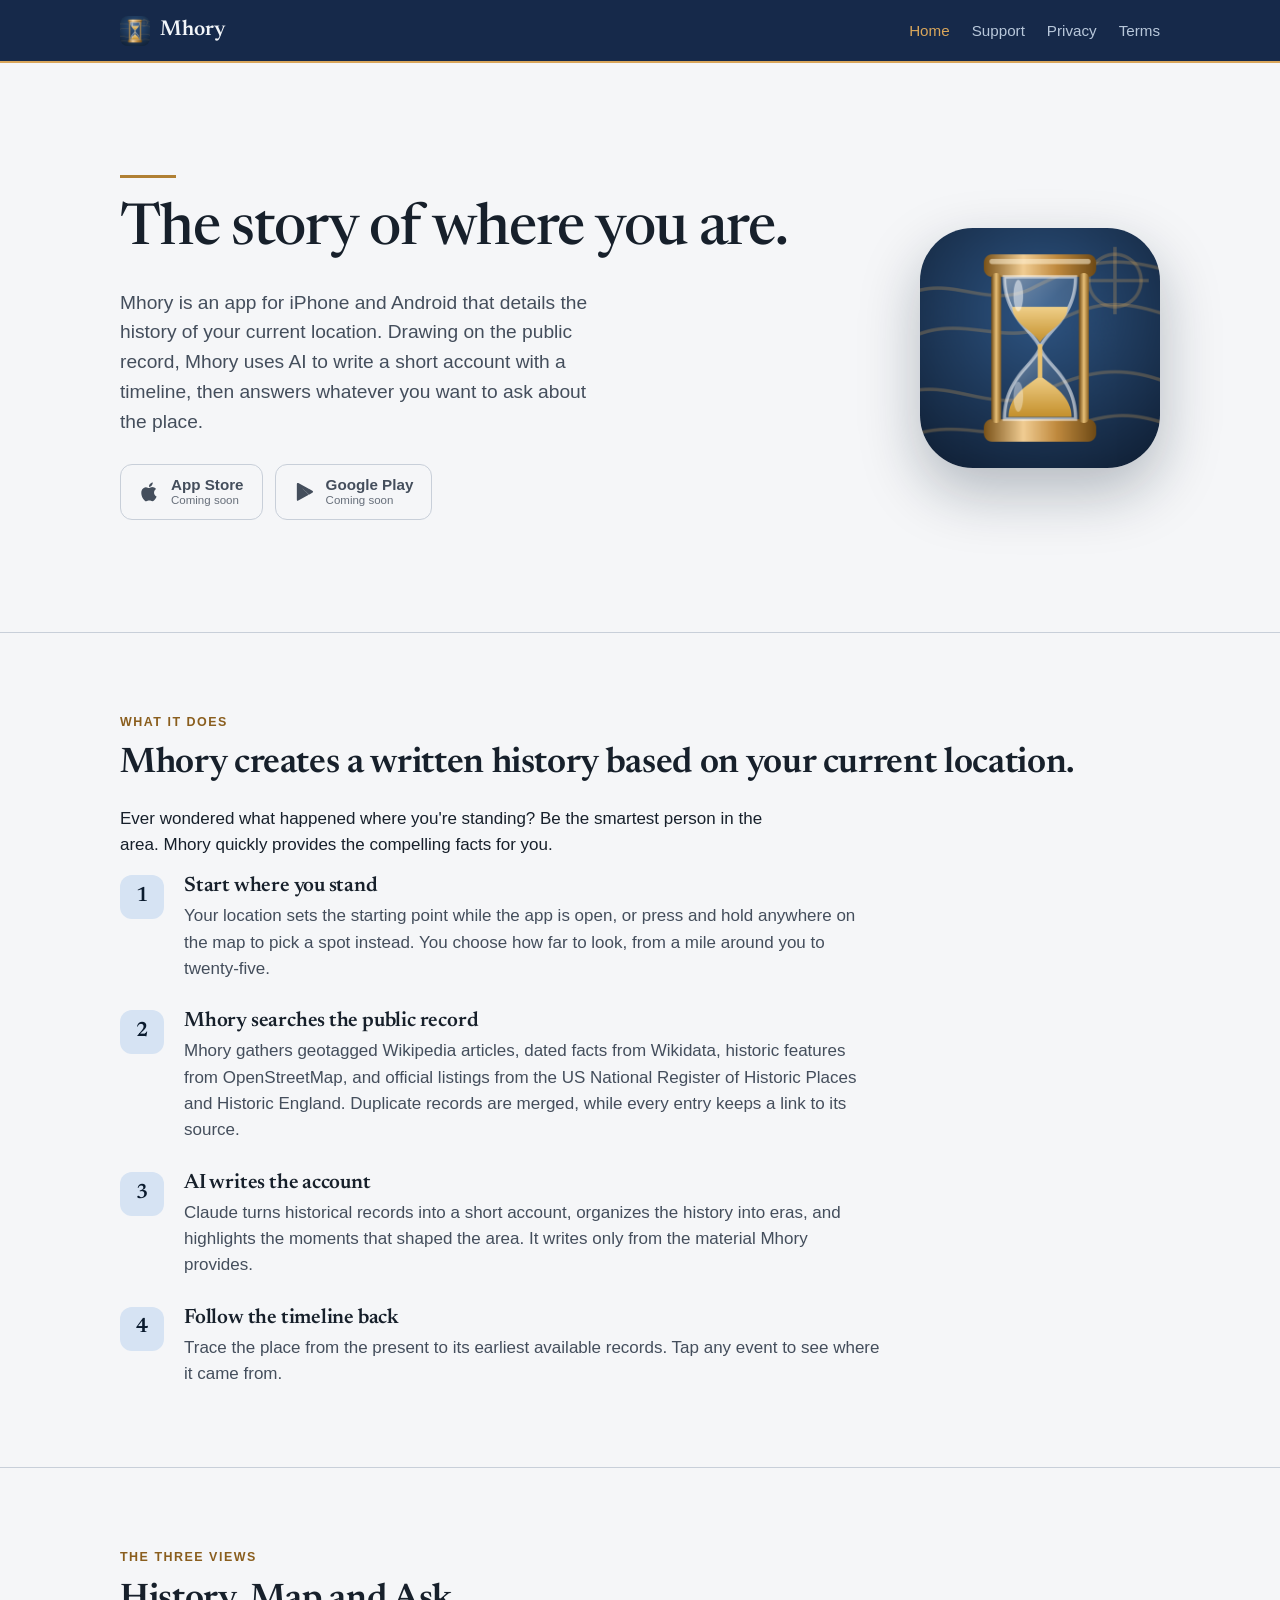
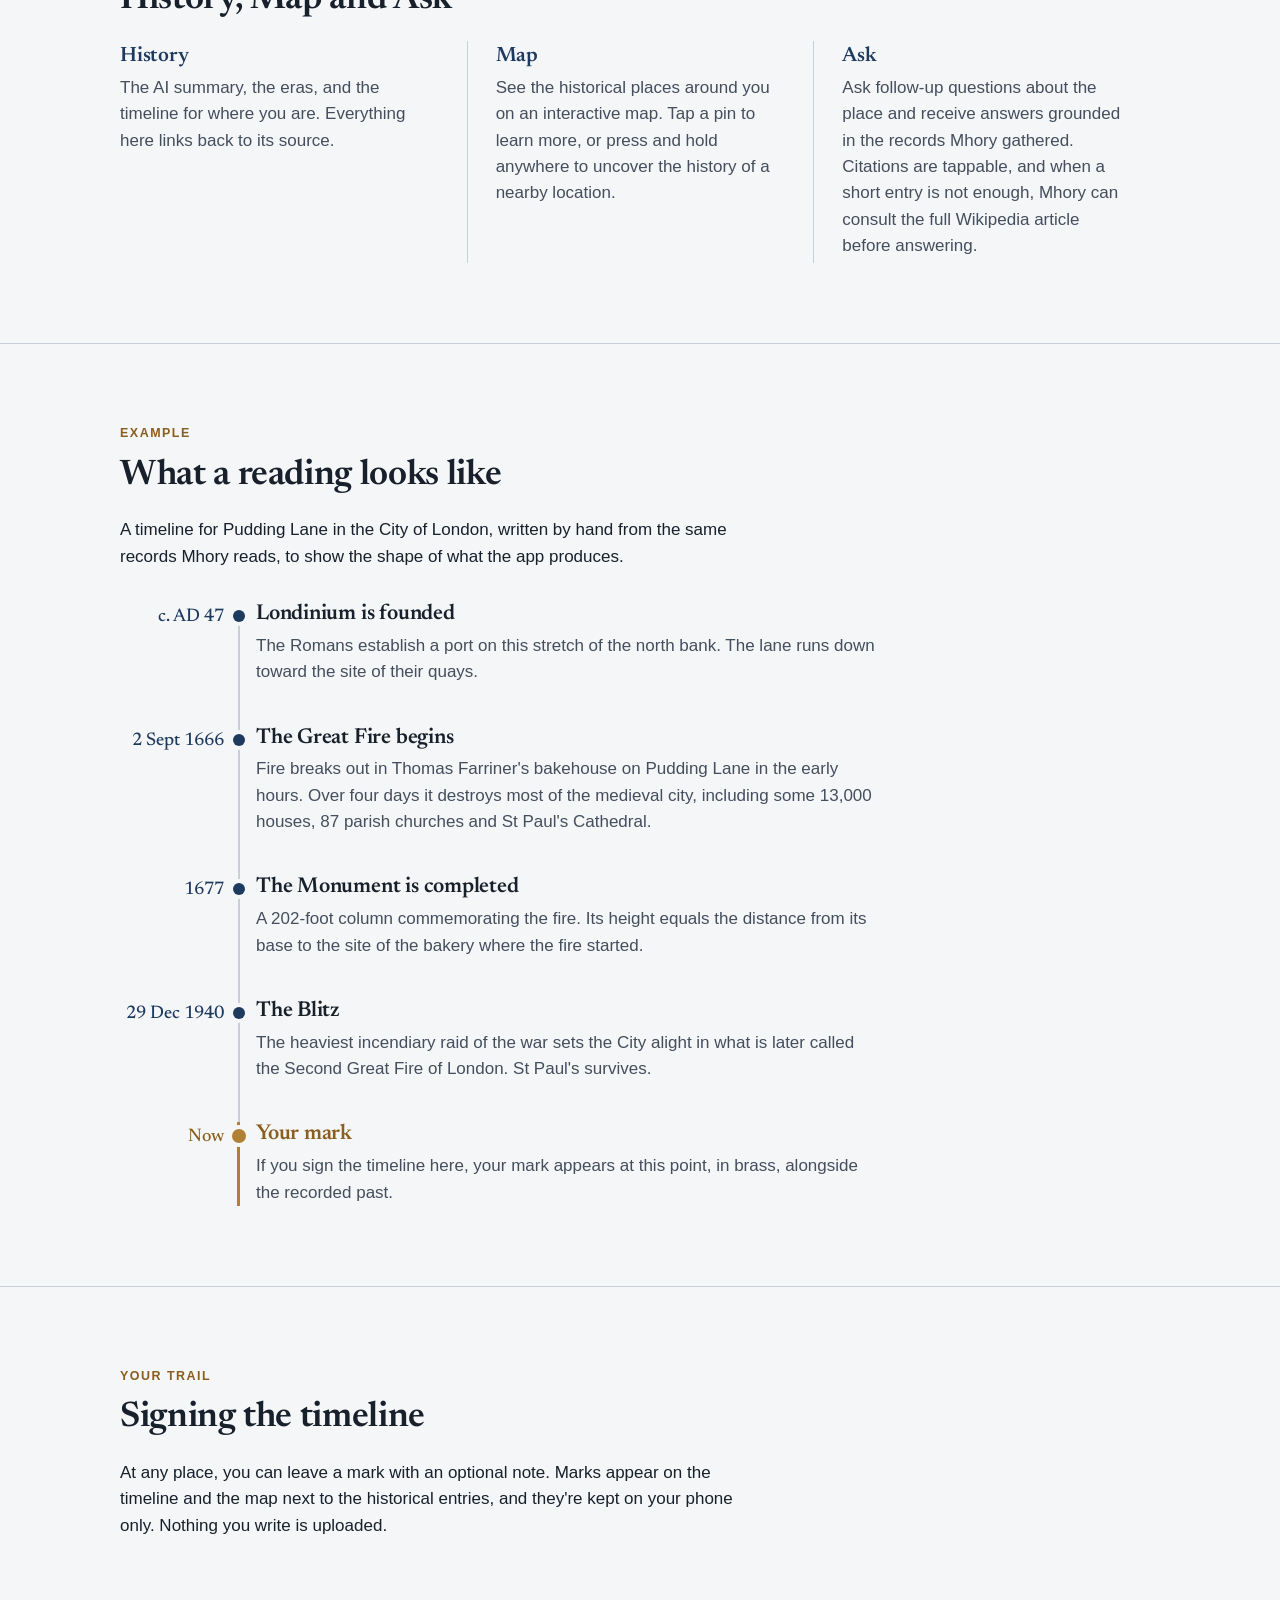
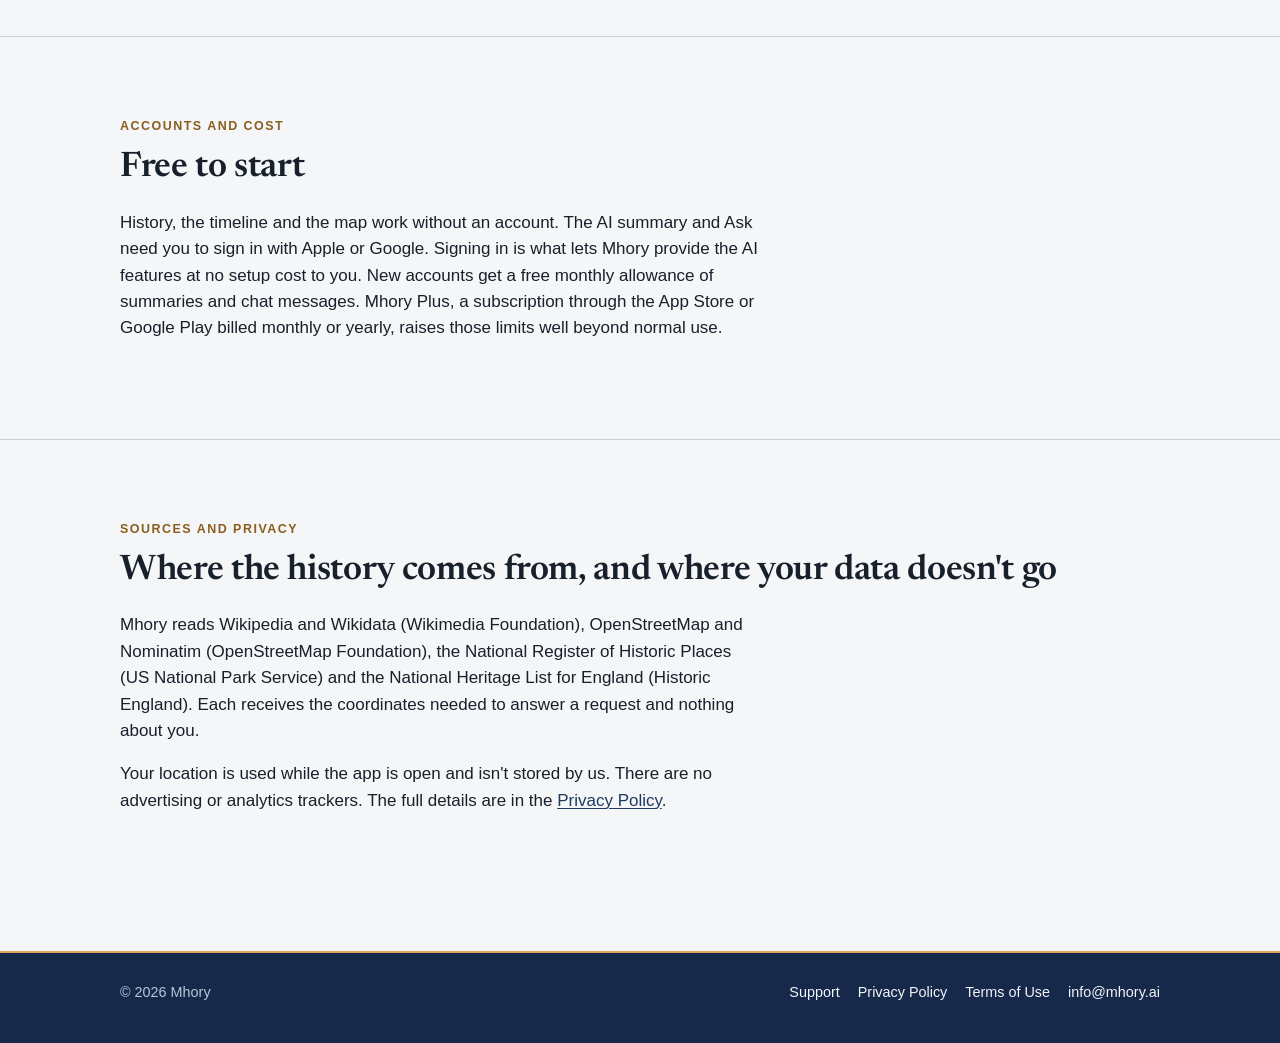
==== commit fc568f65: "Landing page copy edits" ====
--- a/index.html
+++ b/index.html
@@ -38,7 +38,7 @@
     <div>
       <hr class="rule">
       <h1>The story of where you are.</h1>
-      <p class="lede">Mhory is an app for iPhone and Android that details the history of your current location. It gathers the public record for where you are, uses AI to write it up as a short account with a timeline, and lets you ask questions about what it found.</p>
+      <p class="lede">Mhory is an app for iPhone and Android that details the history of your current location. Drawing on the public record, Mhory uses AI to write a short account with a timeline, then answers whatever you want to ask about the place.</p>
       <div class="stores">
         <span class="store soon" aria-disabled="true">
           <svg viewBox="0 0 24 24" aria-hidden="true"><path d="M16.4 12.6c0-2.6 2.1-3.8 2.2-3.9-1.2-1.8-3.1-2-3.7-2-1.6-.2-3.1.9-3.9.9-.8 0-2-.9-3.4-.9-1.7 0-3.3 1-4.2 2.6-1.8 3.1-.5 7.8 1.3 10.3.9 1.2 1.9 2.6 3.2 2.6 1.3-.1 1.8-.8 3.3-.8 1.6 0 2 .8 3.4.8 1.4 0 2.3-1.3 3.1-2.5 1-1.4 1.4-2.8 1.4-2.9-.1 0-2.7-1-2.7-4.2zM13.9 4.9c.7-.9 1.2-2.1 1.1-3.3-1 0-2.3.7-3 1.6-.7.8-1.2 2-1.1 3.2 1.1.1 2.3-.6 3-1.5z"/></svg>
@@ -56,13 +56,14 @@
   <section class="section">
     <div class="wrap">
       <p class="eyebrow">What it does</p>
-      <h2>From your location to a written history</h2>
+      <h2>Mhory creates a written history based on your current location.</h2>
+      <p class="prose">Ever wondered what happened where you're standing? Be the smartest person in the area. Mhory quickly provides the compelling facts for you.</p>
       <div class="steps">
         <div class="step">
           <span class="step-n">1</span>
           <div>
-            <h3>It finds where you are</h3>
-            <p>Mhory uses your phone's location while the app is open, or a spot you choose by pressing and holding on the map. The search covers a radius you set, from one mile to twenty-five.</p>
+            <h3>Start where you stand</h3>
+            <p>Your location sets the starting point while the app is open, or press and hold anywhere on the map to pick a spot instead. You choose how far to look, from a mile around you to twenty-five.</p>
           </div>
         </div>
         <div class="step">
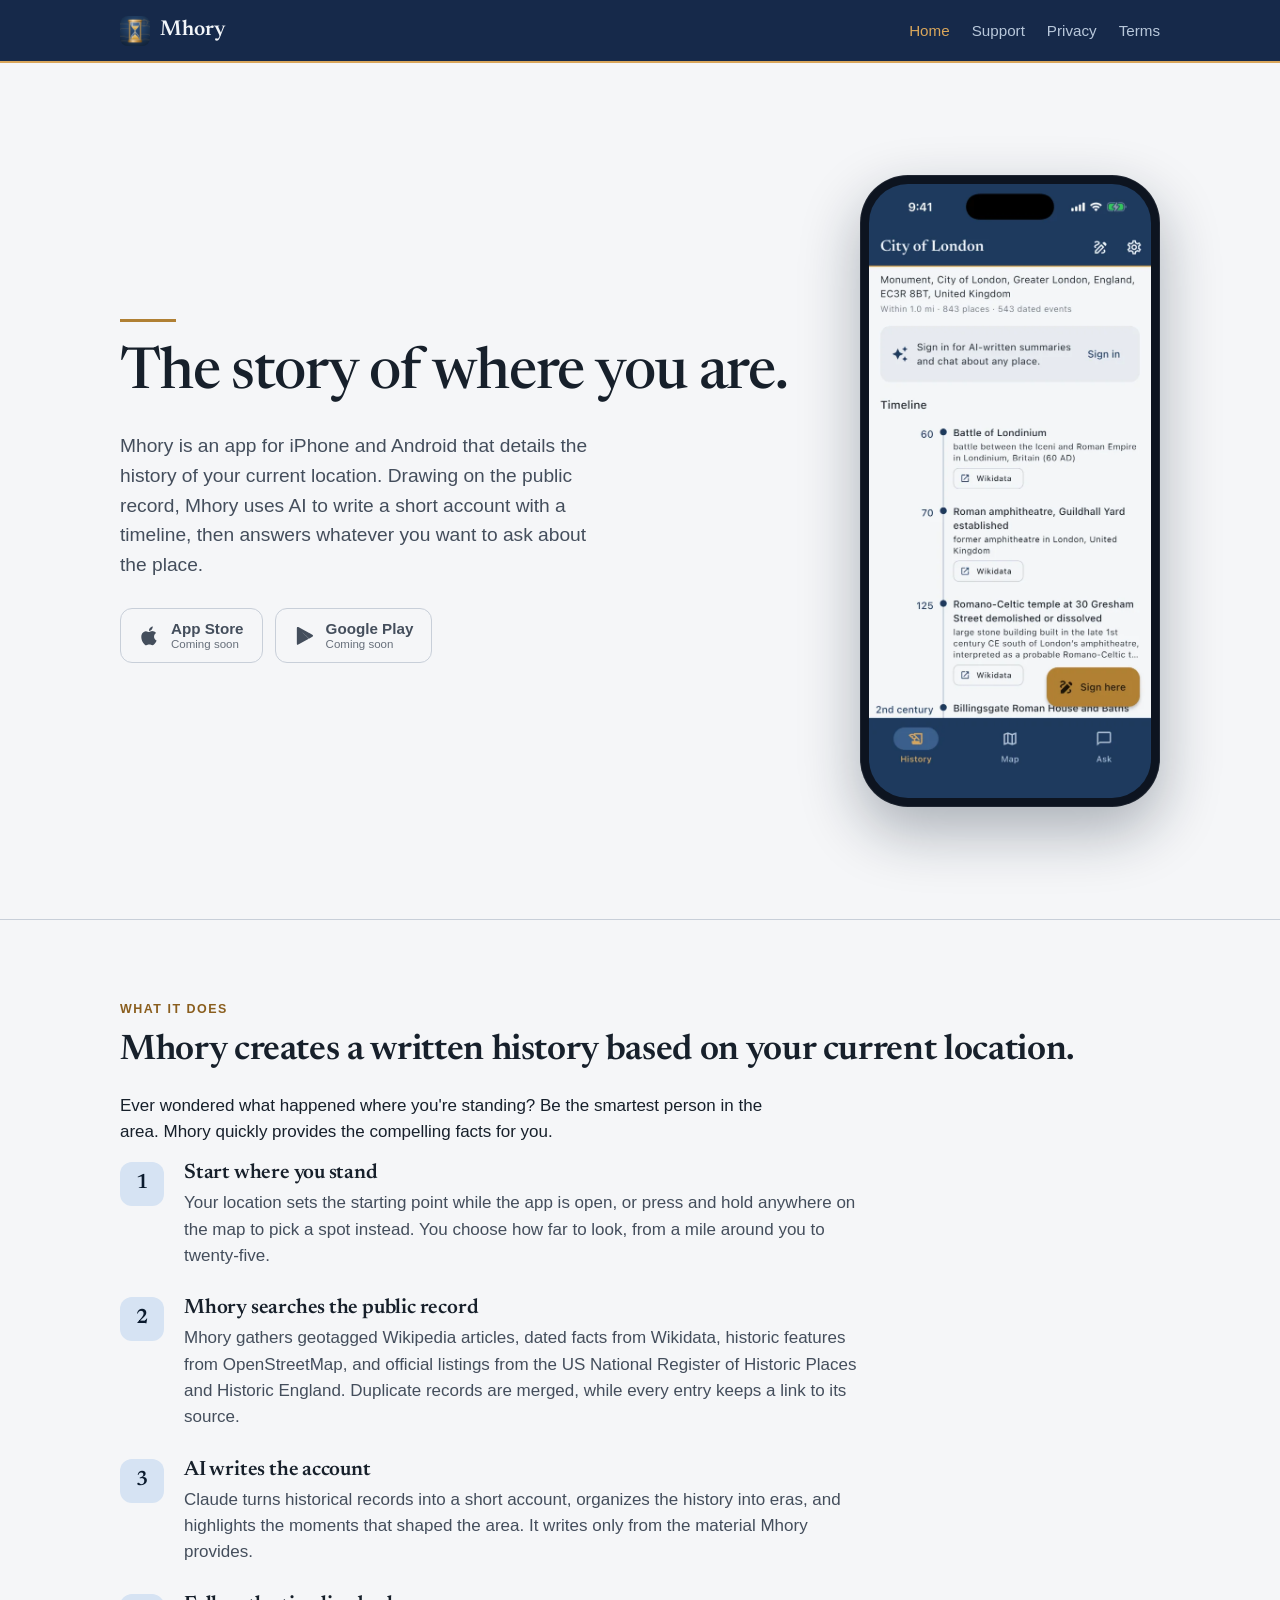
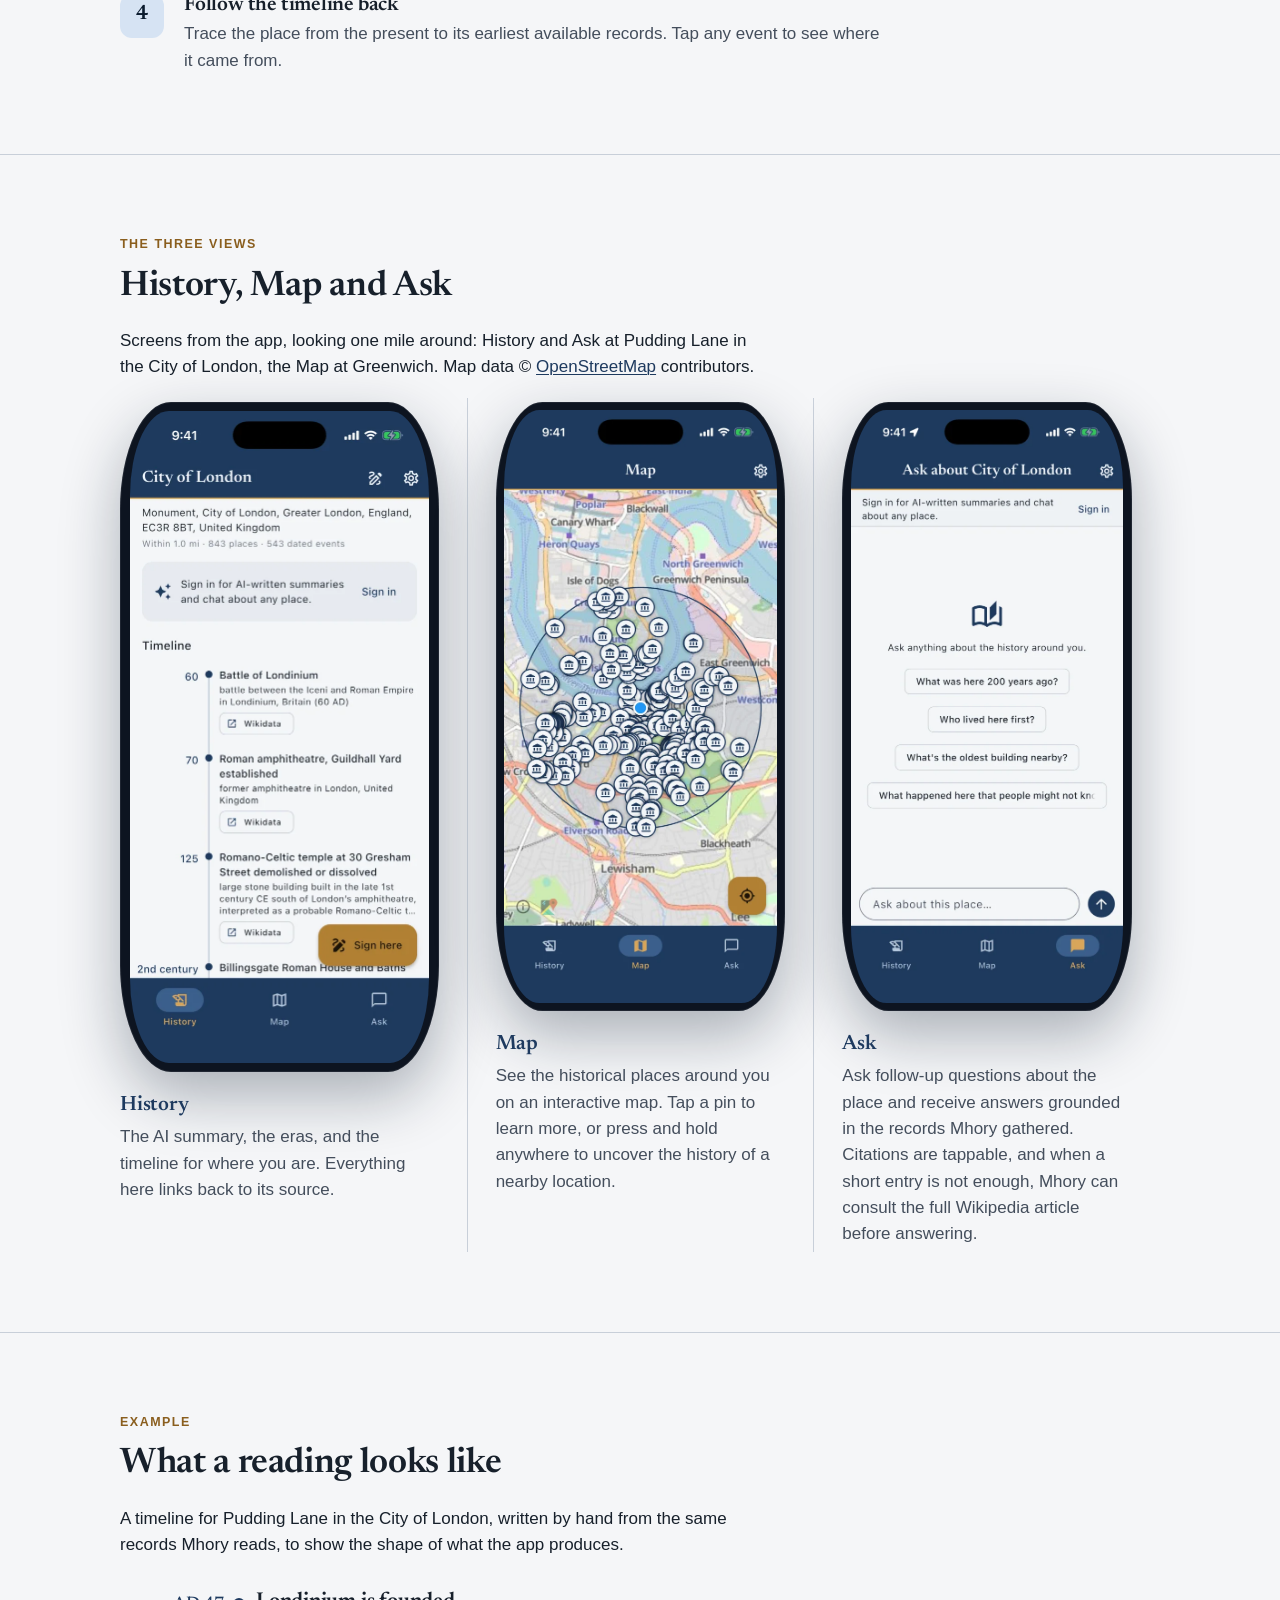
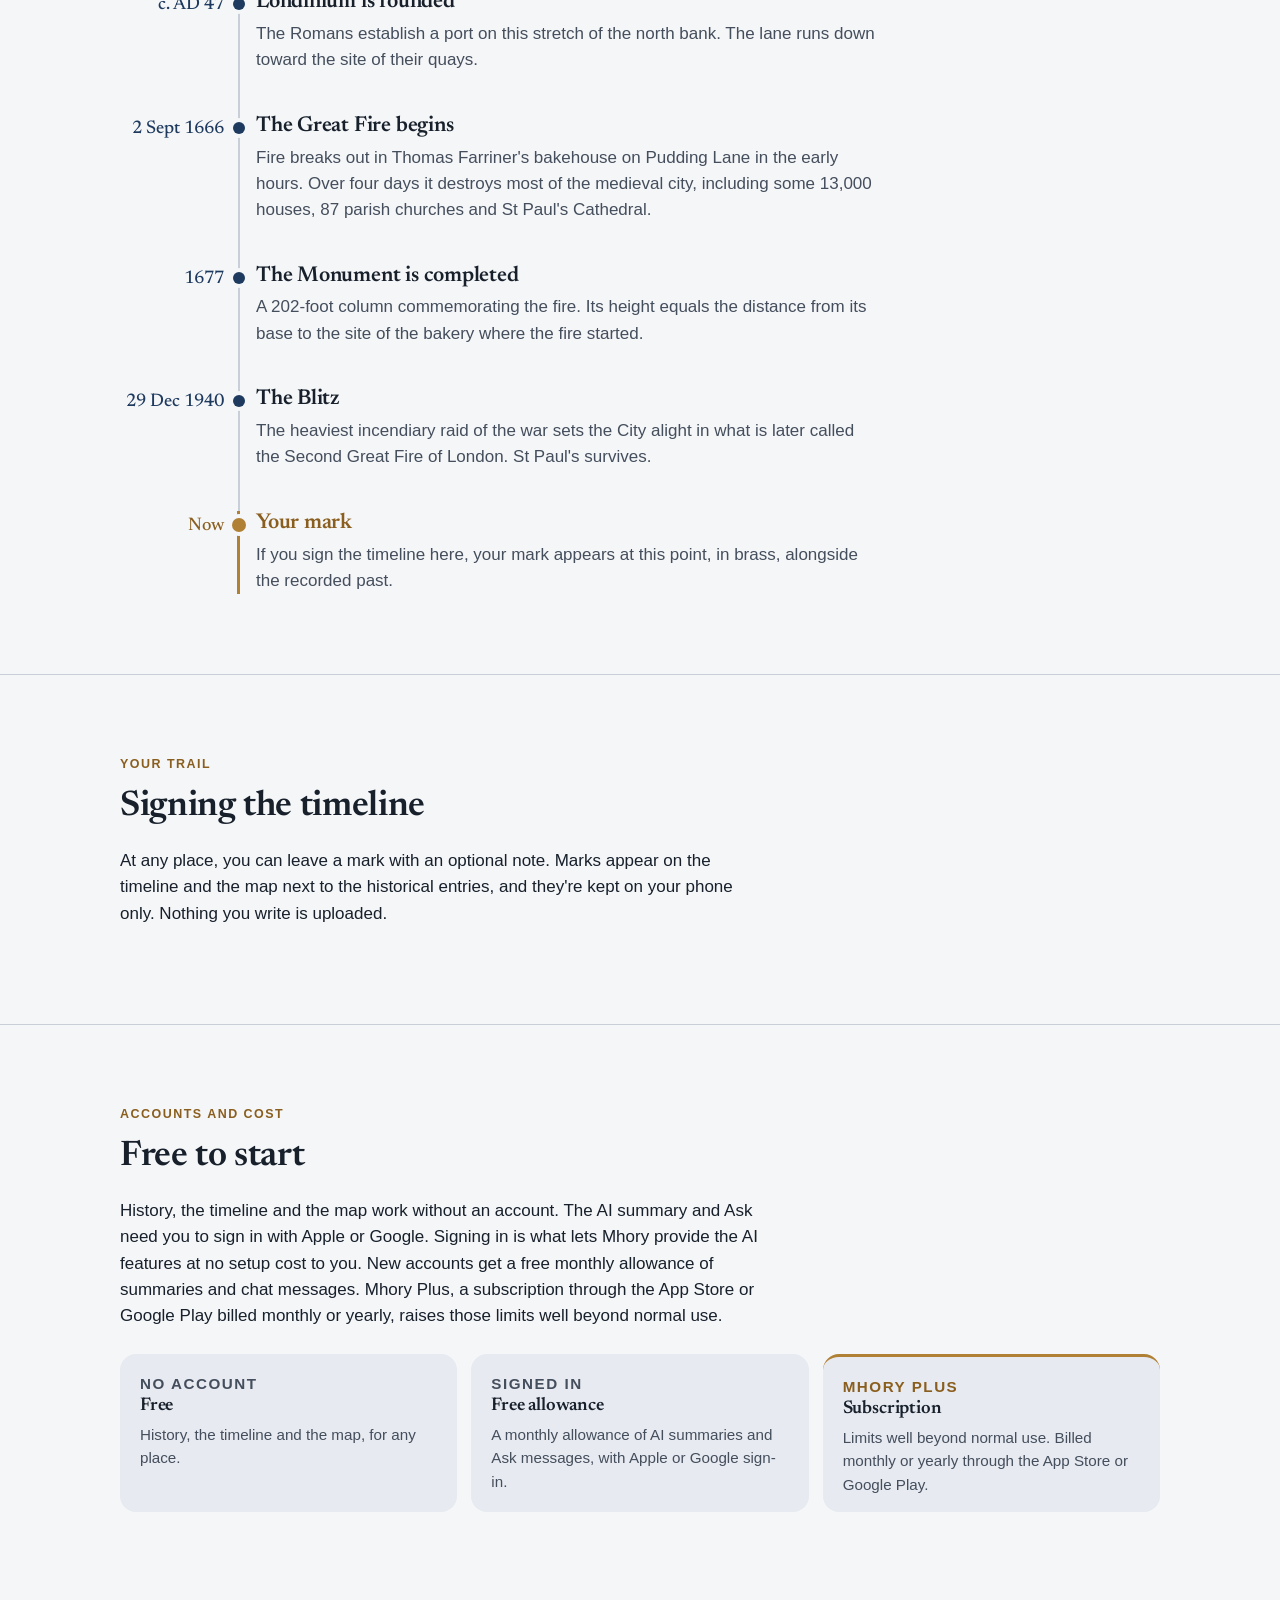
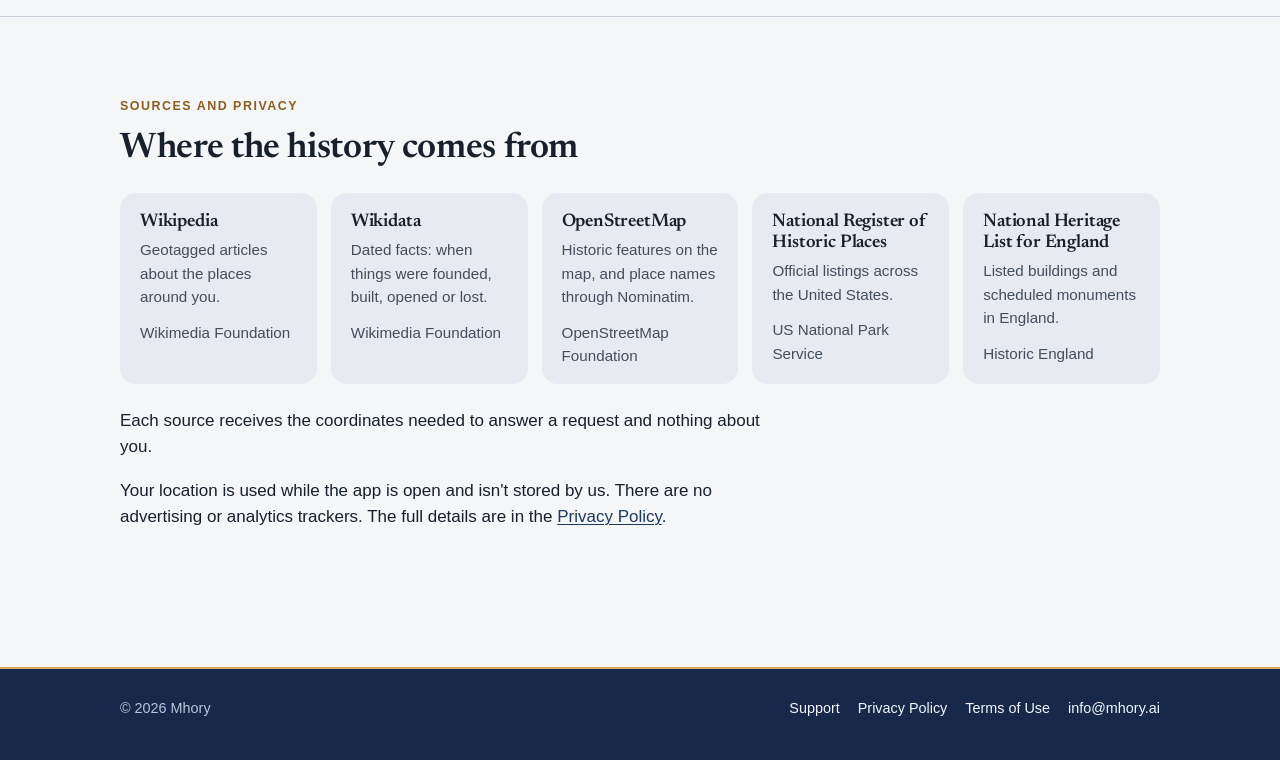
==== commit bf9952b5: "Terms: governing law is Maryland Co-Authored-By: Claude Fable 5.1 <noreply@anthropic.com>" ====
--- a/index.html
+++ b/index.html
@@ -50,7 +50,12 @@
         </span>
       </div>
     </div>
-    <img class="hero-icon" src="assets/icon-512.png" alt="The Mhory app icon: a brass hourglass over an old map on ink blue" width="240" height="240">
+    <figure class="phone hero-phone">
+      <picture>
+        <source srcset="assets/history-dark.webp" media="(prefers-color-scheme: dark)">
+        <img src="assets/history-light.webp" alt="The History tab in Mhory at Pudding Lane, London: 843 places within a mile, and a timeline that begins with the Battle of Londinium in AD 60" width="600" height="1304">
+      </picture>
+    </figure>
   </section>
 
   <section class="section">
@@ -95,16 +100,35 @@
     <div class="wrap">
       <p class="eyebrow">The three views</p>
       <h2>History, Map and Ask</h2>
+      <p class="prose">Screens from the app, looking one mile around: History and Ask at Pudding Lane in the City of London, the Map at Greenwich. Map data &copy; <a href="https://www.openstreetmap.org/copyright">OpenStreetMap</a> contributors.</p>
       <div class="views">
         <div class="view">
+          <figure class="phone">
+          <picture>
+            <source srcset="assets/history-dark.webp" media="(prefers-color-scheme: dark)">
+            <img src="assets/history-light.webp" alt="The History tab: the place name, how many places and dated events were found, a sign-in prompt for the AI summary, and the timeline" width="600" height="1304" loading="lazy">
+          </picture>
+        </figure>
           <h3>History</h3>
           <p>The AI summary, the eras, and the timeline for where you are. Everything here links back to its source.</p>
         </div>
         <div class="view">
+          <figure class="phone">
+          <picture>
+            <source srcset="assets/map-dark.webp" media="(prefers-color-scheme: dark)">
+            <img src="assets/map-light.webp" alt="The Map tab at Greenwich: dozens of historical places within a mile, each marked with a pin on an OpenStreetMap base map, with the Thames and the Isle of Dogs to the north" width="600" height="1304" loading="lazy">
+          </picture>
+        </figure>
           <h3>Map</h3>
           <p>See the historical places around you on an interactive map. Tap a pin to learn more, or press and hold anywhere to uncover the history of a nearby location.</p>
         </div>
         <div class="view">
+          <figure class="phone">
+          <picture>
+            <source srcset="assets/chat-dark.webp" media="(prefers-color-scheme: dark)">
+            <img src="assets/chat-light.webp" alt="The Ask tab: suggested questions such as “What was here 200 years ago?” and a box to ask about this place" width="600" height="1304" loading="lazy">
+          </picture>
+        </figure>
           <h3>Ask</h3>
           <p>Ask follow-up questions about the place and receive answers grounded in the records Mhory gathered. Citations are tappable, and when a short entry is not enough, Mhory can consult the full Wikipedia article before answering.</p>
         </div>
@@ -170,14 +194,58 @@
       <p class="eyebrow">Accounts and cost</p>
       <h2>Free to start</h2>
       <p class="prose">History, the timeline and the map work without an account. The AI summary and Ask need you to sign in with Apple or Google. Signing in is what lets Mhory provide the AI features at no setup cost to you. New accounts get a free monthly allowance of summaries and chat messages. Mhory Plus, a subscription through the App Store or Google Play billed monthly or yearly, raises those limits well beyond normal use.</p>
+      <div class="tiles plans">
+        <div class="tile">
+          <p class="tile-k">No account</p>
+          <h3>Free</h3>
+          <p>History, the timeline and the map, for any place.</p>
+        </div>
+        <div class="tile">
+          <p class="tile-k">Signed in</p>
+          <h3>Free allowance</h3>
+          <p>A monthly allowance of AI summaries and Ask messages, with Apple or Google sign-in.</p>
+        </div>
+        <div class="tile plus">
+          <p class="tile-k">Mhory Plus</p>
+          <h3>Subscription</h3>
+          <p>Limits well beyond normal use. Billed monthly or yearly through the App Store or Google Play.</p>
+        </div>
+      </div>
     </div>
   </section>
 
   <section class="section">
     <div class="wrap">
       <p class="eyebrow">Sources and privacy</p>
-      <h2>Where the history comes from, and where your data doesn't go</h2>
-      <p class="prose">Mhory reads Wikipedia and Wikidata (Wikimedia Foundation), OpenStreetMap and Nominatim (OpenStreetMap Foundation), the National Register of Historic Places (US National Park Service) and the National Heritage List for England (Historic England). Each receives the coordinates needed to answer a request and nothing about you.</p>
+      <h2>Where the history comes from</h2>
+      <div class="tiles sources">
+        <div class="tile">
+          <h3>Wikipedia</h3>
+          <p>Geotagged articles about the places around you.</p>
+          <p class="tile-by">Wikimedia Foundation</p>
+        </div>
+        <div class="tile">
+          <h3>Wikidata</h3>
+          <p>Dated facts: when things were founded, built, opened or lost.</p>
+          <p class="tile-by">Wikimedia Foundation</p>
+        </div>
+        <div class="tile">
+          <h3>OpenStreetMap</h3>
+          <p>Historic features on the map, and place names through Nominatim.</p>
+          <p class="tile-by">OpenStreetMap Foundation</p>
+        </div>
+        <div class="tile">
+          <h3>National Register of Historic Places</h3>
+          <p>Official listings across the United States.</p>
+          <p class="tile-by">US National Park Service</p>
+        </div>
+        <div class="tile">
+          <h3>National Heritage List for England</h3>
+          <p>Listed buildings and scheduled monuments in England.</p>
+          <p class="tile-by">Historic England</p>
+        </div>
+      </div>
+      <p class="prose">Each source receives the coordinates needed to answer a request and nothing about you.</p>
       <p class="prose">Your location is used while the app is open and isn't stored by us. There are no advertising or analytics trackers. The full details are in the <a href="privacy.html">Privacy Policy</a>.</p>
     </div>
   </section>
--- a/site.css
+++ b/site.css
@@ -122,12 +122,27 @@
   padding: clamp(48px, 9vw, 112px) 0;
 }
 .hero p.lede { max-width: 46ch; }
-.hero-icon {
-  width: clamp(160px, 24vw, 240px);
+
+/* Phone: a screenshot in a plain dark bezel. The image is 1206x2622, so the
+   bezel's radius scales with its width to keep the corners in proportion. */
+.phone {
+  --w: 300px;
+  width: var(--w);
+  max-width: 100%;
+  margin: 0;
+  padding: calc(var(--w) * 0.03);
+  border-radius: calc(var(--w) * 0.16);
+  background: #0d1420;
+  box-shadow: 0 24px 60px rgba(11, 27, 46, 0.32), inset 0 0 0 1px rgba(255, 255, 255, 0.08);
+}
+.phone img {
+  display: block;
+  width: 100%;
   height: auto;
-  border-radius: 22%;
-  box-shadow: 0 24px 60px rgba(11, 27, 46, 0.28);
-}
+  border-radius: calc(var(--w) * 0.13);
+  background: var(--paper);
+}
+.hero-phone { --w: clamp(220px, 26vw, 300px); }
 .hero .rule { width: 56px; height: 3px; background: var(--brass); border: 0; margin: 0 0 20px; }
 
 .stores { display: flex; flex-wrap: wrap; gap: 12px; margin-top: 28px; }
@@ -180,8 +195,39 @@
 .views { display: grid; grid-template-columns: repeat(3, 1fr); margin-top: 8px; }
 .view { padding: 4px 28px; border-left: 1px solid var(--hairline); }
 .view:first-child { padding-left: 0; border-left: 0; }
+.view .phone { --w: 100%; margin-bottom: 22px; }
 .view h3 { color: var(--ink-blue); margin-bottom: 6px; }
 .view p { margin: 0; color: var(--muted); }
+
+/* Tiles: short facts laid out side by side. */
+.tiles {
+  display: grid;
+  grid-template-columns: repeat(auto-fit, minmax(200px, 1fr));
+  gap: 14px;
+  margin: 24px 0;
+}
+.tile {
+  background: var(--card);
+  border-radius: var(--radius);
+  padding: 18px 20px 16px;
+  display: flex;
+  flex-direction: column;
+}
+.tile h3 { font-size: 1.15rem; margin-bottom: 6px; }
+.tile p { margin: 0; color: var(--muted); font-size: 0.95rem; }
+.tile-k {
+  font-size: 0.74rem;
+  font-weight: 600;
+  letter-spacing: 0.1em;
+  text-transform: uppercase;
+  color: var(--outline);
+  margin-bottom: 8px;
+}
+.tile-by { margin-top: auto; padding-top: 12px; font-size: 0.8rem; color: var(--outline); }
+.tile.plus { border-top: 3px solid var(--brass); }
+.tile.plus .tile-k { color: var(--brass-deep); }
+.plans { grid-template-columns: repeat(auto-fit, minmax(220px, 1fr)); }
+.sources { grid-template-columns: repeat(auto-fit, minmax(180px, 1fr)); }
 
 /* The dig: one place read down through time. */
 
@@ -276,7 +322,8 @@
 @media (max-width: 760px) {
   .hero { grid-template-columns: 1fr; gap: 28px; }
   .hero > div:first-child { order: 2; }
-  .hero-icon { width: 128px; }
+  .hero-phone { --w: 200px; margin-inline: auto; }
+  .view .phone { --w: 240px; margin-inline: auto; }
   .views { grid-template-columns: 1fr; gap: 24px; }
   .view { padding: 0; border-left: 0; }
   .strata::before { left: 5px; }
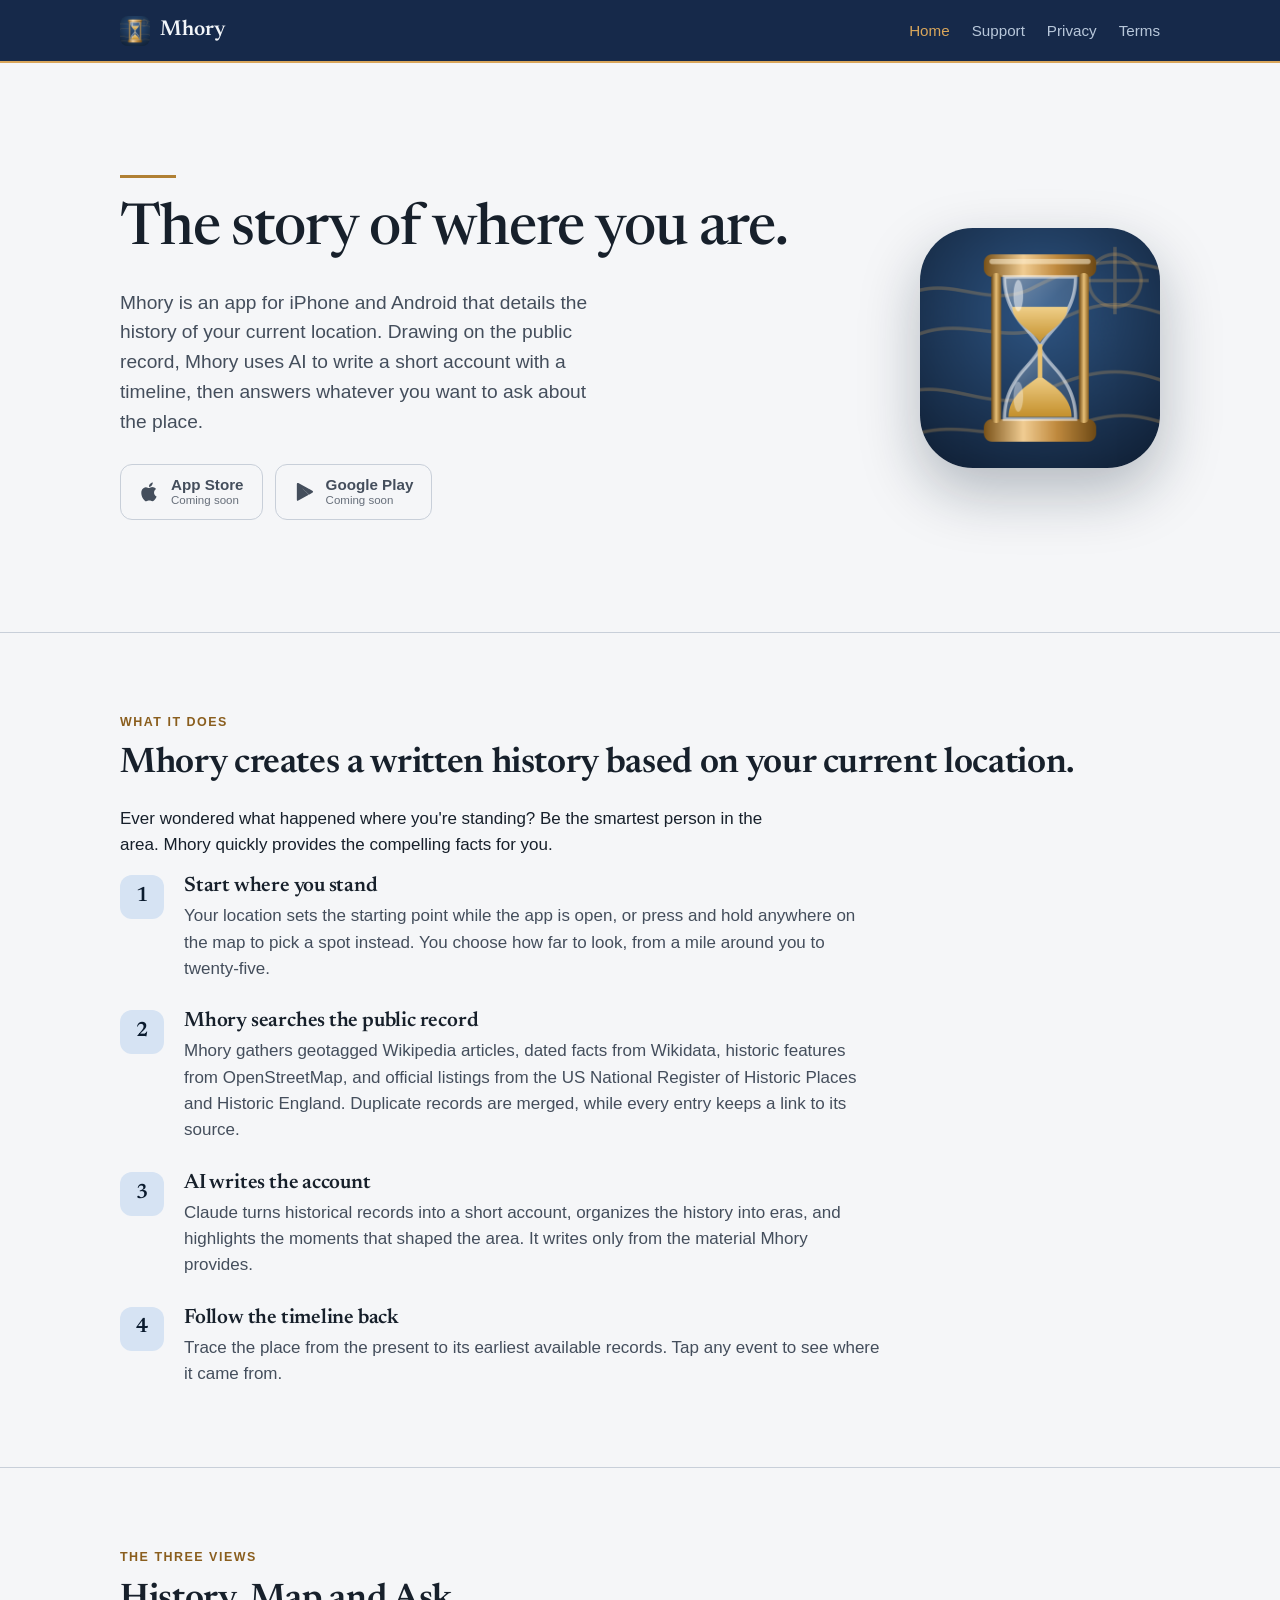
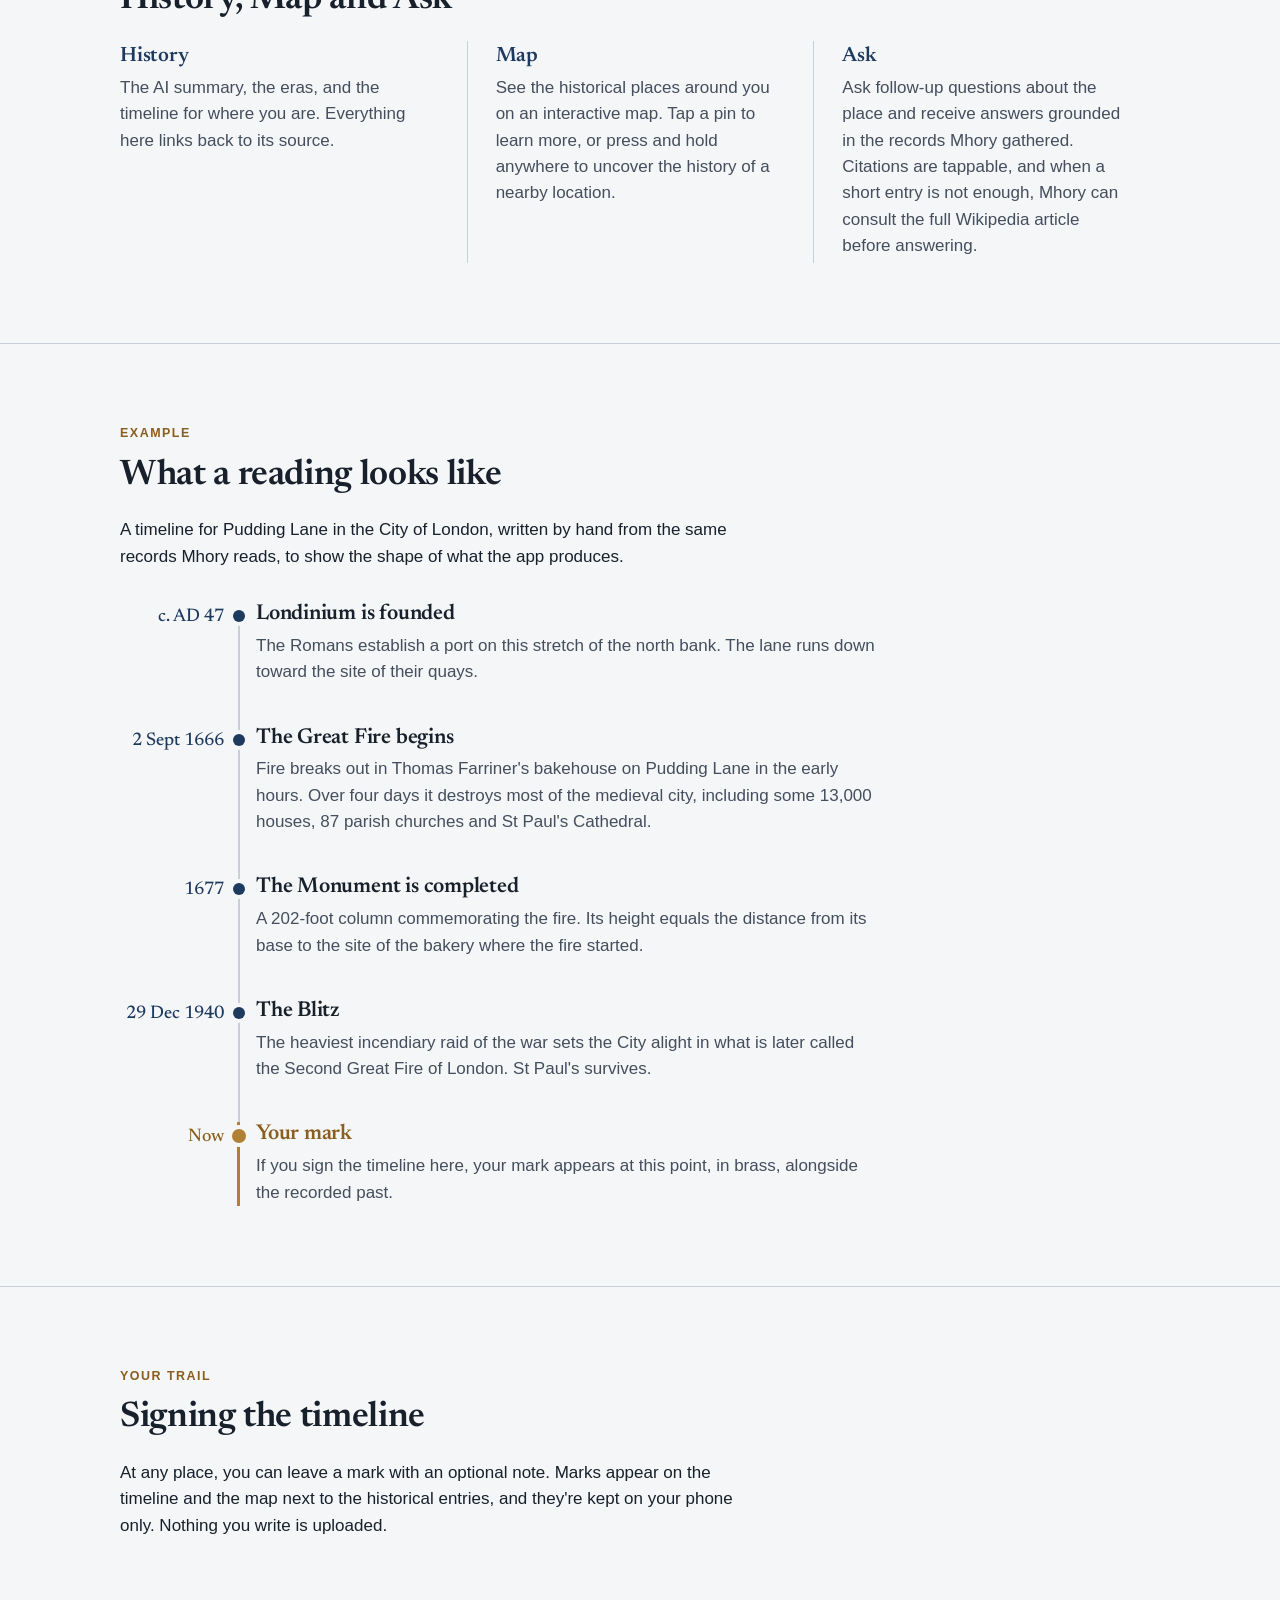
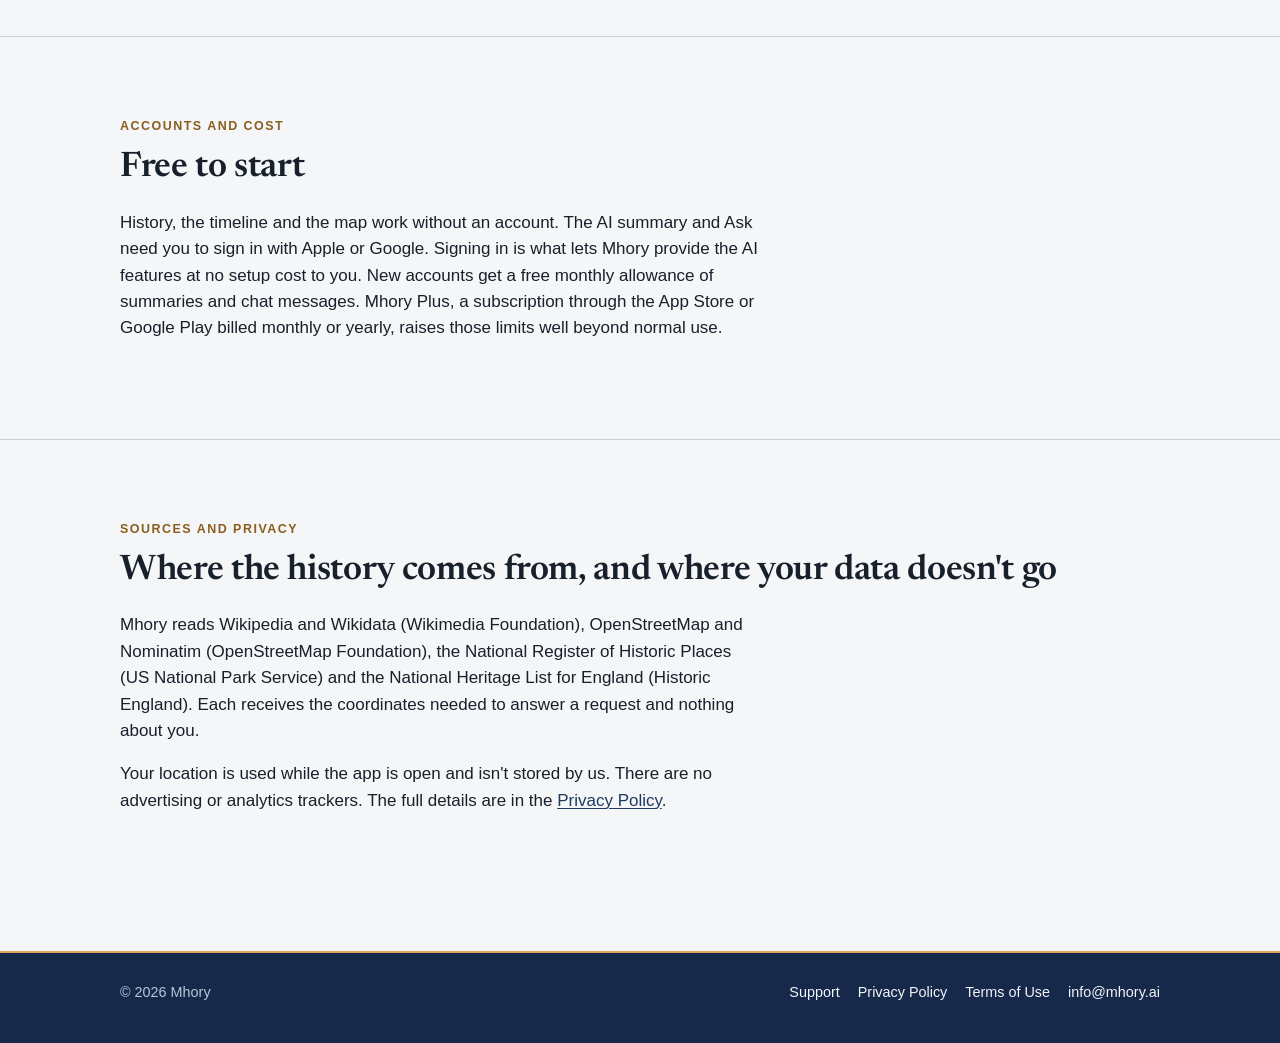
==== commit 3d256730: "Restore the reviewed landing page; keep only the Terms change live The screenshot layout is in progr" ====
--- a/index.html
+++ b/index.html
@@ -50,12 +50,7 @@
         </span>
       </div>
     </div>
-    <figure class="phone hero-phone">
-      <picture>
-        <source srcset="assets/history-dark.webp" media="(prefers-color-scheme: dark)">
-        <img src="assets/history-light.webp" alt="The History tab in Mhory at Pudding Lane, London: 843 places within a mile, and a timeline that begins with the Battle of Londinium in AD 60" width="600" height="1304">
-      </picture>
-    </figure>
+    <img class="hero-icon" src="assets/icon-512.png" alt="The Mhory app icon: a brass hourglass over an old map on ink blue" width="240" height="240">
   </section>
 
   <section class="section">
@@ -100,35 +95,16 @@
     <div class="wrap">
       <p class="eyebrow">The three views</p>
       <h2>History, Map and Ask</h2>
-      <p class="prose">Screens from the app, looking one mile around: History and Ask at Pudding Lane in the City of London, the Map at Greenwich. Map data &copy; <a href="https://www.openstreetmap.org/copyright">OpenStreetMap</a> contributors.</p>
       <div class="views">
         <div class="view">
-          <figure class="phone">
-          <picture>
-            <source srcset="assets/history-dark.webp" media="(prefers-color-scheme: dark)">
-            <img src="assets/history-light.webp" alt="The History tab: the place name, how many places and dated events were found, a sign-in prompt for the AI summary, and the timeline" width="600" height="1304" loading="lazy">
-          </picture>
-        </figure>
           <h3>History</h3>
           <p>The AI summary, the eras, and the timeline for where you are. Everything here links back to its source.</p>
         </div>
         <div class="view">
-          <figure class="phone">
-          <picture>
-            <source srcset="assets/map-dark.webp" media="(prefers-color-scheme: dark)">
-            <img src="assets/map-light.webp" alt="The Map tab at Greenwich: dozens of historical places within a mile, each marked with a pin on an OpenStreetMap base map, with the Thames and the Isle of Dogs to the north" width="600" height="1304" loading="lazy">
-          </picture>
-        </figure>
           <h3>Map</h3>
           <p>See the historical places around you on an interactive map. Tap a pin to learn more, or press and hold anywhere to uncover the history of a nearby location.</p>
         </div>
         <div class="view">
-          <figure class="phone">
-          <picture>
-            <source srcset="assets/chat-dark.webp" media="(prefers-color-scheme: dark)">
-            <img src="assets/chat-light.webp" alt="The Ask tab: suggested questions such as “What was here 200 years ago?” and a box to ask about this place" width="600" height="1304" loading="lazy">
-          </picture>
-        </figure>
           <h3>Ask</h3>
           <p>Ask follow-up questions about the place and receive answers grounded in the records Mhory gathered. Citations are tappable, and when a short entry is not enough, Mhory can consult the full Wikipedia article before answering.</p>
         </div>
@@ -194,58 +170,14 @@
       <p class="eyebrow">Accounts and cost</p>
       <h2>Free to start</h2>
       <p class="prose">History, the timeline and the map work without an account. The AI summary and Ask need you to sign in with Apple or Google. Signing in is what lets Mhory provide the AI features at no setup cost to you. New accounts get a free monthly allowance of summaries and chat messages. Mhory Plus, a subscription through the App Store or Google Play billed monthly or yearly, raises those limits well beyond normal use.</p>
-      <div class="tiles plans">
-        <div class="tile">
-          <p class="tile-k">No account</p>
-          <h3>Free</h3>
-          <p>History, the timeline and the map, for any place.</p>
-        </div>
-        <div class="tile">
-          <p class="tile-k">Signed in</p>
-          <h3>Free allowance</h3>
-          <p>A monthly allowance of AI summaries and Ask messages, with Apple or Google sign-in.</p>
-        </div>
-        <div class="tile plus">
-          <p class="tile-k">Mhory Plus</p>
-          <h3>Subscription</h3>
-          <p>Limits well beyond normal use. Billed monthly or yearly through the App Store or Google Play.</p>
-        </div>
-      </div>
     </div>
   </section>
 
   <section class="section">
     <div class="wrap">
       <p class="eyebrow">Sources and privacy</p>
-      <h2>Where the history comes from</h2>
-      <div class="tiles sources">
-        <div class="tile">
-          <h3>Wikipedia</h3>
-          <p>Geotagged articles about the places around you.</p>
-          <p class="tile-by">Wikimedia Foundation</p>
-        </div>
-        <div class="tile">
-          <h3>Wikidata</h3>
-          <p>Dated facts: when things were founded, built, opened or lost.</p>
-          <p class="tile-by">Wikimedia Foundation</p>
-        </div>
-        <div class="tile">
-          <h3>OpenStreetMap</h3>
-          <p>Historic features on the map, and place names through Nominatim.</p>
-          <p class="tile-by">OpenStreetMap Foundation</p>
-        </div>
-        <div class="tile">
-          <h3>National Register of Historic Places</h3>
-          <p>Official listings across the United States.</p>
-          <p class="tile-by">US National Park Service</p>
-        </div>
-        <div class="tile">
-          <h3>National Heritage List for England</h3>
-          <p>Listed buildings and scheduled monuments in England.</p>
-          <p class="tile-by">Historic England</p>
-        </div>
-      </div>
-      <p class="prose">Each source receives the coordinates needed to answer a request and nothing about you.</p>
+      <h2>Where the history comes from, and where your data doesn't go</h2>
+      <p class="prose">Mhory reads Wikipedia and Wikidata (Wikimedia Foundation), OpenStreetMap and Nominatim (OpenStreetMap Foundation), the National Register of Historic Places (US National Park Service) and the National Heritage List for England (Historic England). Each receives the coordinates needed to answer a request and nothing about you.</p>
       <p class="prose">Your location is used while the app is open and isn't stored by us. There are no advertising or analytics trackers. The full details are in the <a href="privacy.html">Privacy Policy</a>.</p>
     </div>
   </section>
--- a/site.css
+++ b/site.css
@@ -122,27 +122,12 @@
   padding: clamp(48px, 9vw, 112px) 0;
 }
 .hero p.lede { max-width: 46ch; }
-
-/* Phone: a screenshot in a plain dark bezel. The image is 1206x2622, so the
-   bezel's radius scales with its width to keep the corners in proportion. */
-.phone {
-  --w: 300px;
-  width: var(--w);
-  max-width: 100%;
-  margin: 0;
-  padding: calc(var(--w) * 0.03);
-  border-radius: calc(var(--w) * 0.16);
-  background: #0d1420;
-  box-shadow: 0 24px 60px rgba(11, 27, 46, 0.32), inset 0 0 0 1px rgba(255, 255, 255, 0.08);
-}
-.phone img {
-  display: block;
-  width: 100%;
+.hero-icon {
+  width: clamp(160px, 24vw, 240px);
   height: auto;
-  border-radius: calc(var(--w) * 0.13);
-  background: var(--paper);
-}
-.hero-phone { --w: clamp(220px, 26vw, 300px); }
+  border-radius: 22%;
+  box-shadow: 0 24px 60px rgba(11, 27, 46, 0.28);
+}
 .hero .rule { width: 56px; height: 3px; background: var(--brass); border: 0; margin: 0 0 20px; }
 
 .stores { display: flex; flex-wrap: wrap; gap: 12px; margin-top: 28px; }
@@ -195,39 +180,8 @@
 .views { display: grid; grid-template-columns: repeat(3, 1fr); margin-top: 8px; }
 .view { padding: 4px 28px; border-left: 1px solid var(--hairline); }
 .view:first-child { padding-left: 0; border-left: 0; }
-.view .phone { --w: 100%; margin-bottom: 22px; }
 .view h3 { color: var(--ink-blue); margin-bottom: 6px; }
 .view p { margin: 0; color: var(--muted); }
-
-/* Tiles: short facts laid out side by side. */
-.tiles {
-  display: grid;
-  grid-template-columns: repeat(auto-fit, minmax(200px, 1fr));
-  gap: 14px;
-  margin: 24px 0;
-}
-.tile {
-  background: var(--card);
-  border-radius: var(--radius);
-  padding: 18px 20px 16px;
-  display: flex;
-  flex-direction: column;
-}
-.tile h3 { font-size: 1.15rem; margin-bottom: 6px; }
-.tile p { margin: 0; color: var(--muted); font-size: 0.95rem; }
-.tile-k {
-  font-size: 0.74rem;
-  font-weight: 600;
-  letter-spacing: 0.1em;
-  text-transform: uppercase;
-  color: var(--outline);
-  margin-bottom: 8px;
-}
-.tile-by { margin-top: auto; padding-top: 12px; font-size: 0.8rem; color: var(--outline); }
-.tile.plus { border-top: 3px solid var(--brass); }
-.tile.plus .tile-k { color: var(--brass-deep); }
-.plans { grid-template-columns: repeat(auto-fit, minmax(220px, 1fr)); }
-.sources { grid-template-columns: repeat(auto-fit, minmax(180px, 1fr)); }
 
 /* The dig: one place read down through time. */
 
@@ -322,8 +276,7 @@
 @media (max-width: 760px) {
   .hero { grid-template-columns: 1fr; gap: 28px; }
   .hero > div:first-child { order: 2; }
-  .hero-phone { --w: 200px; margin-inline: auto; }
-  .view .phone { --w: 240px; margin-inline: auto; }
+  .hero-icon { width: 128px; }
   .views { grid-template-columns: 1fr; gap: 24px; }
   .view { padding: 0; border-left: 0; }
   .strata::before { left: 5px; }
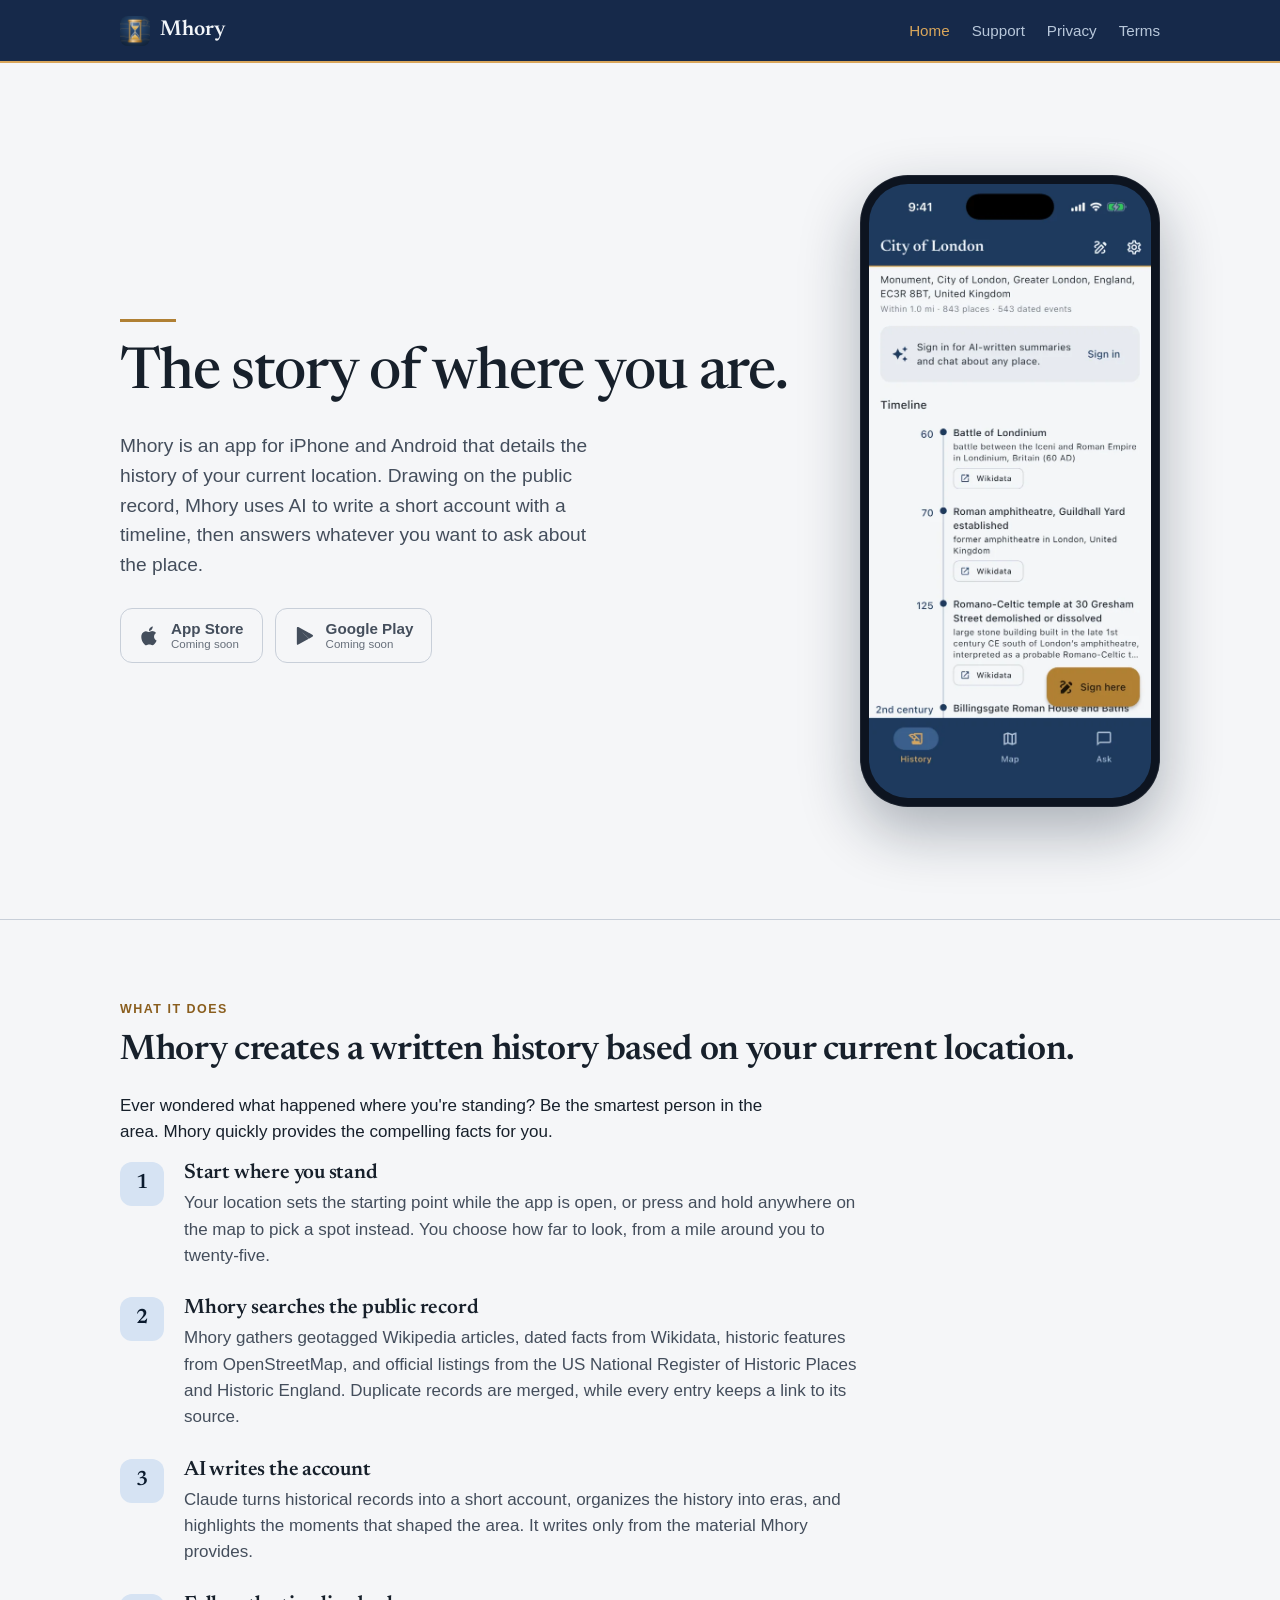
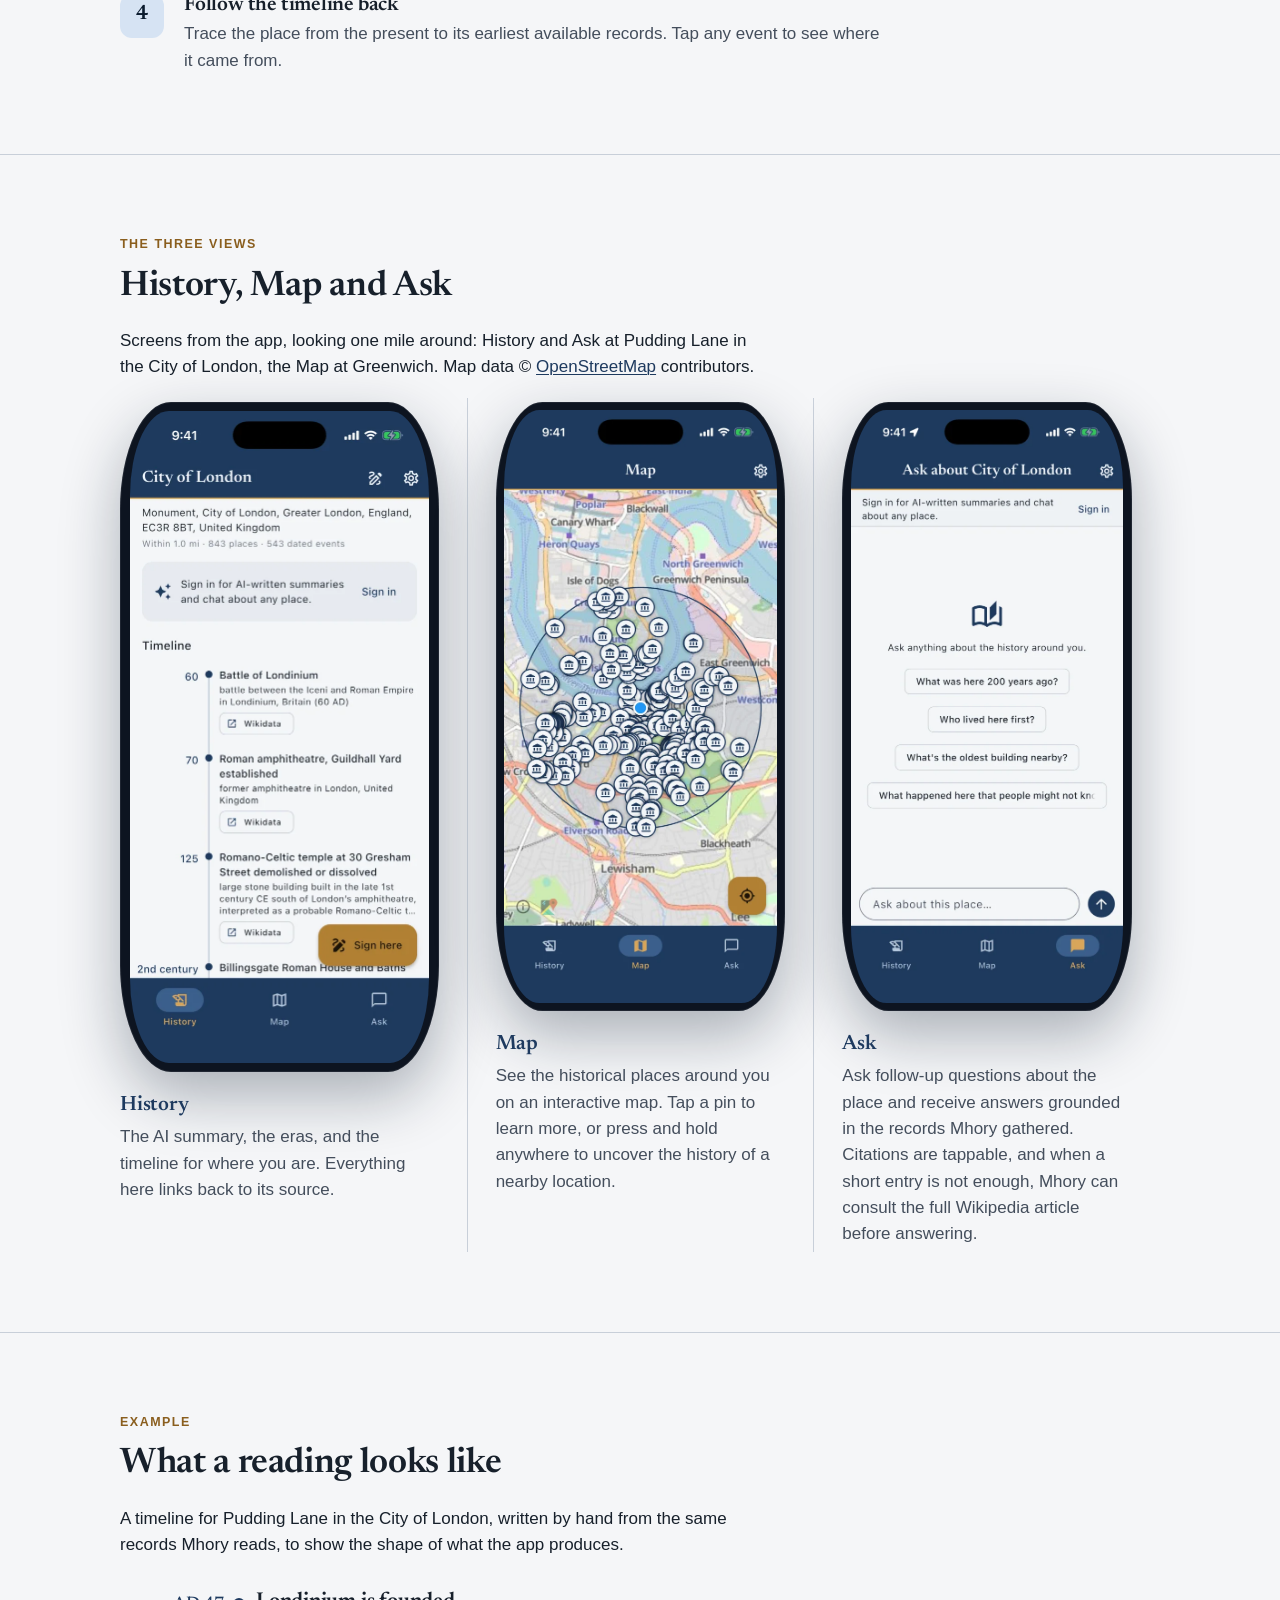
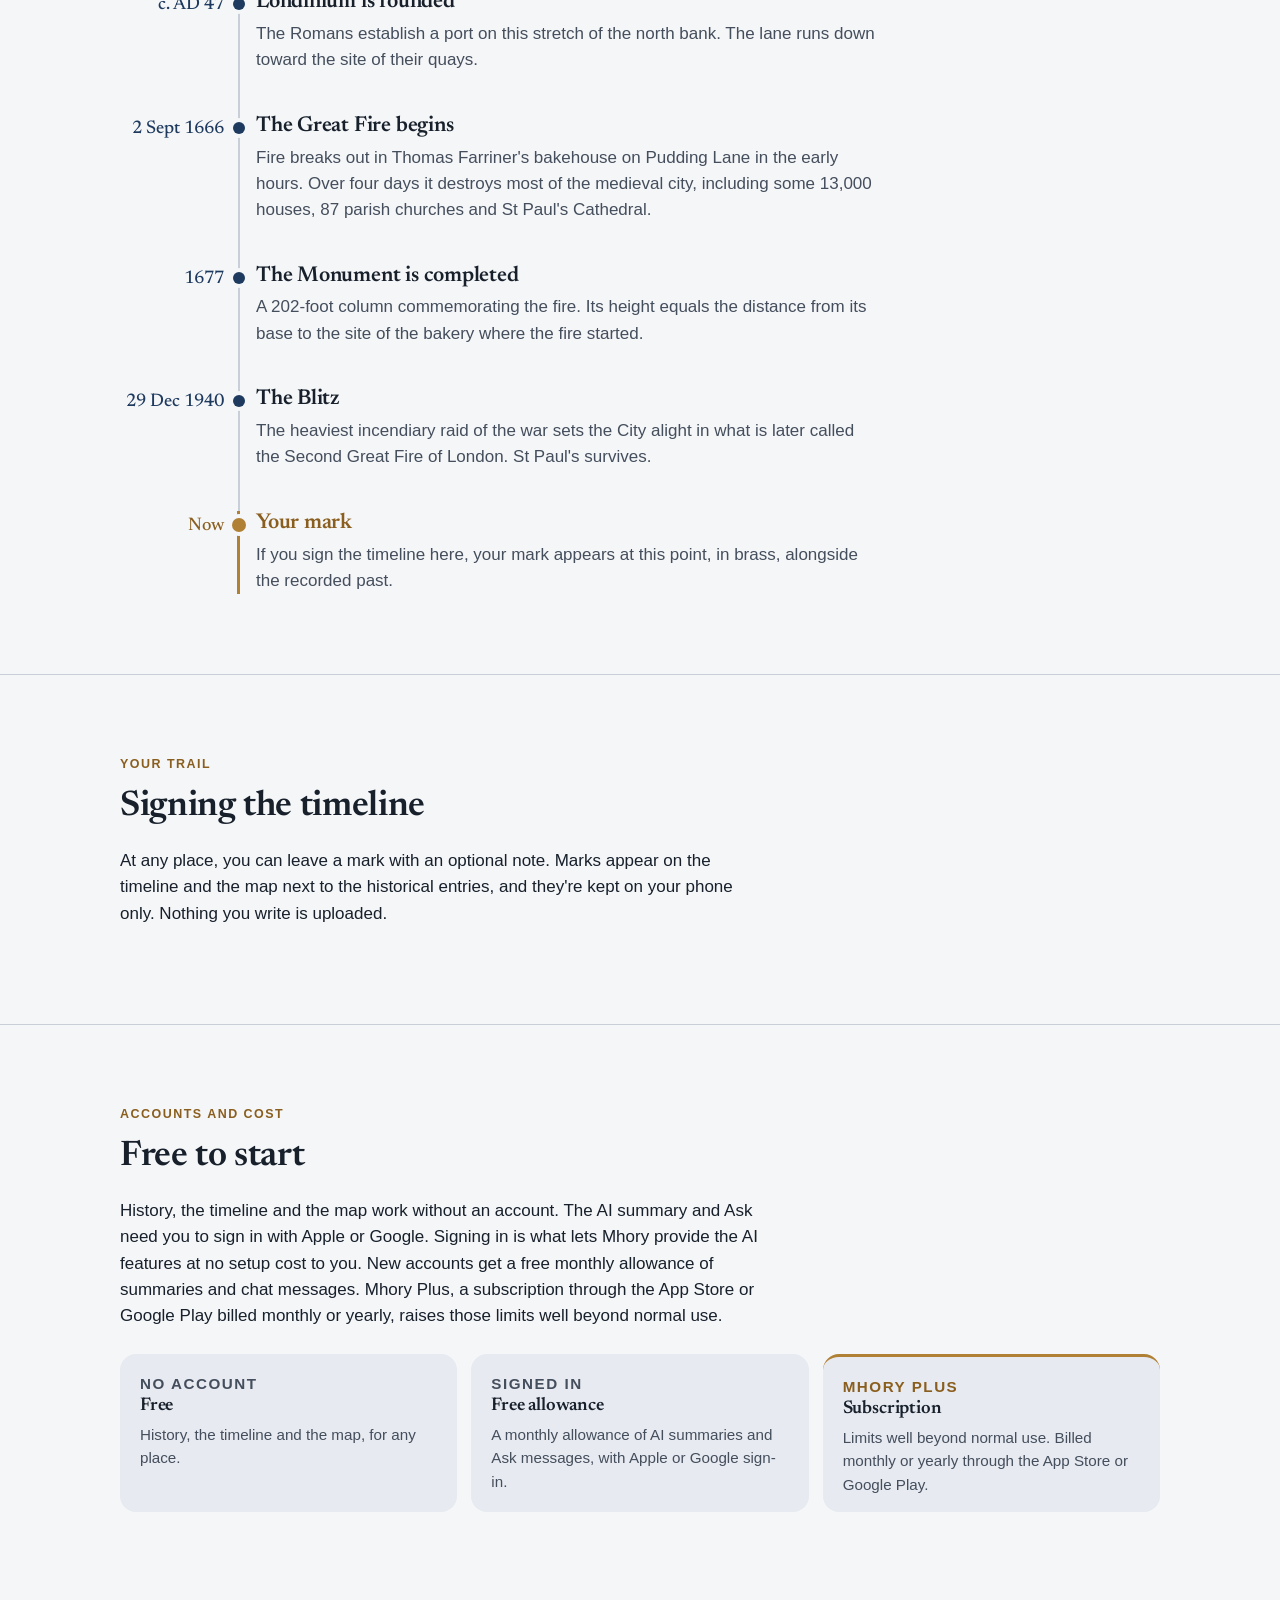
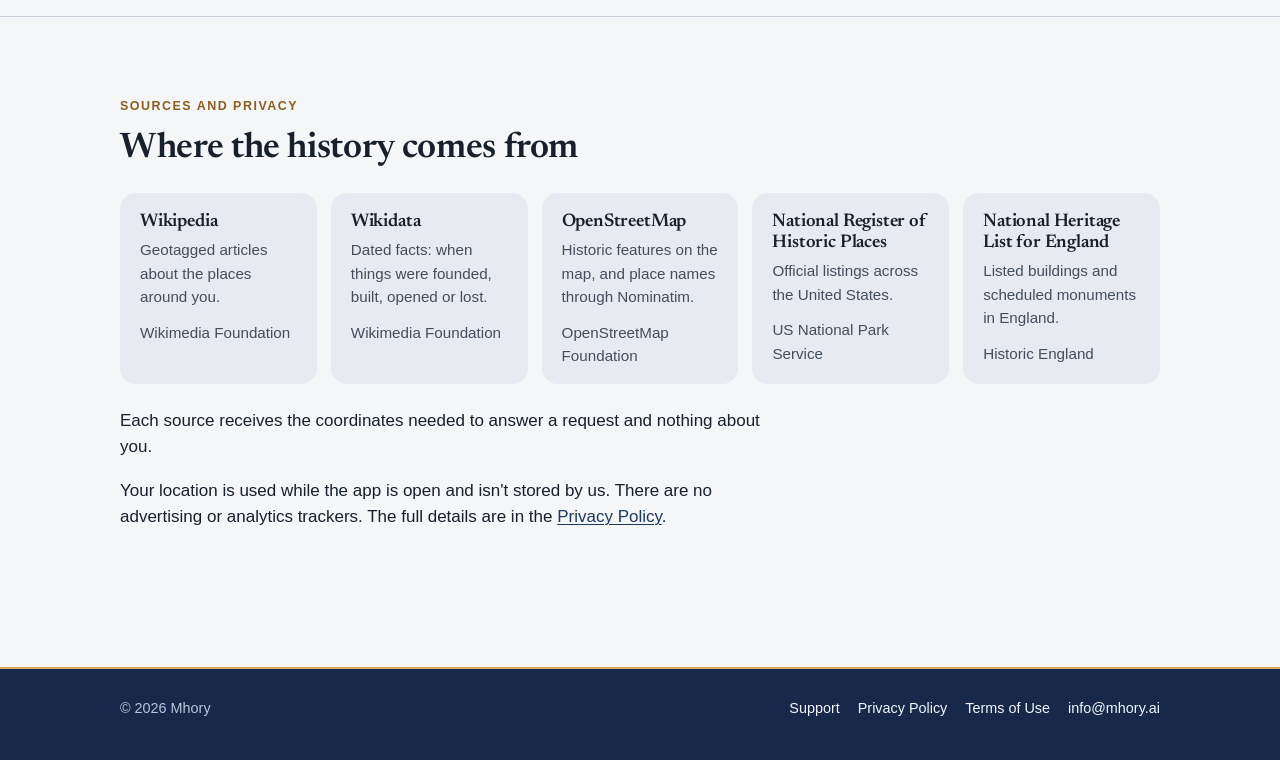
==== commit f2e6fb25: "Landing page: app screenshots in the hero and a screens section, plus plan tiles" ====
--- a/index.html
+++ b/index.html
@@ -50,7 +50,12 @@
         </span>
       </div>
     </div>
-    <img class="hero-icon" src="assets/icon-512.png" alt="The Mhory app icon: a brass hourglass over an old map on ink blue" width="240" height="240">
+    <figure class="phone hero-phone">
+      <picture>
+        <source srcset="assets/history-dark.webp" media="(prefers-color-scheme: dark)">
+        <img src="assets/history-light.webp" alt="The History tab in Mhory at Pudding Lane, London: 843 places within a mile, and a timeline that begins with the Battle of Londinium in AD 60" width="600" height="1304">
+      </picture>
+    </figure>
   </section>
 
   <section class="section">
@@ -95,16 +100,35 @@
     <div class="wrap">
       <p class="eyebrow">The three views</p>
       <h2>History, Map and Ask</h2>
+      <p class="prose">Screens from the app, looking one mile around: History and Ask at Pudding Lane in the City of London, the Map at Greenwich. Map data &copy; <a href="https://www.openstreetmap.org/copyright">OpenStreetMap</a> contributors.</p>
       <div class="views">
         <div class="view">
+          <figure class="phone">
+          <picture>
+            <source srcset="assets/history-dark.webp" media="(prefers-color-scheme: dark)">
+            <img src="assets/history-light.webp" alt="The History tab: the place name, how many places and dated events were found, a sign-in prompt for the AI summary, and the timeline" width="600" height="1304" loading="lazy">
+          </picture>
+        </figure>
           <h3>History</h3>
           <p>The AI summary, the eras, and the timeline for where you are. Everything here links back to its source.</p>
         </div>
         <div class="view">
+          <figure class="phone">
+          <picture>
+            <source srcset="assets/map-dark.webp" media="(prefers-color-scheme: dark)">
+            <img src="assets/map-light.webp" alt="The Map tab at Greenwich: dozens of historical places within a mile, each marked with a pin on an OpenStreetMap base map, with the Thames and the Isle of Dogs to the north" width="600" height="1304" loading="lazy">
+          </picture>
+        </figure>
           <h3>Map</h3>
           <p>See the historical places around you on an interactive map. Tap a pin to learn more, or press and hold anywhere to uncover the history of a nearby location.</p>
         </div>
         <div class="view">
+          <figure class="phone">
+          <picture>
+            <source srcset="assets/chat-dark.webp" media="(prefers-color-scheme: dark)">
+            <img src="assets/chat-light.webp" alt="The Ask tab: suggested questions such as “What was here 200 years ago?” and a box to ask about this place" width="600" height="1304" loading="lazy">
+          </picture>
+        </figure>
           <h3>Ask</h3>
           <p>Ask follow-up questions about the place and receive answers grounded in the records Mhory gathered. Citations are tappable, and when a short entry is not enough, Mhory can consult the full Wikipedia article before answering.</p>
         </div>
@@ -170,14 +194,58 @@
       <p class="eyebrow">Accounts and cost</p>
       <h2>Free to start</h2>
       <p class="prose">History, the timeline and the map work without an account. The AI summary and Ask need you to sign in with Apple or Google. Signing in is what lets Mhory provide the AI features at no setup cost to you. New accounts get a free monthly allowance of summaries and chat messages. Mhory Plus, a subscription through the App Store or Google Play billed monthly or yearly, raises those limits well beyond normal use.</p>
+      <div class="tiles plans">
+        <div class="tile">
+          <p class="tile-k">No account</p>
+          <h3>Free</h3>
+          <p>History, the timeline and the map, for any place.</p>
+        </div>
+        <div class="tile">
+          <p class="tile-k">Signed in</p>
+          <h3>Free allowance</h3>
+          <p>A monthly allowance of AI summaries and Ask messages, with Apple or Google sign-in.</p>
+        </div>
+        <div class="tile plus">
+          <p class="tile-k">Mhory Plus</p>
+          <h3>Subscription</h3>
+          <p>Limits well beyond normal use. Billed monthly or yearly through the App Store or Google Play.</p>
+        </div>
+      </div>
     </div>
   </section>
 
   <section class="section">
     <div class="wrap">
       <p class="eyebrow">Sources and privacy</p>
-      <h2>Where the history comes from, and where your data doesn't go</h2>
-      <p class="prose">Mhory reads Wikipedia and Wikidata (Wikimedia Foundation), OpenStreetMap and Nominatim (OpenStreetMap Foundation), the National Register of Historic Places (US National Park Service) and the National Heritage List for England (Historic England). Each receives the coordinates needed to answer a request and nothing about you.</p>
+      <h2>Where the history comes from</h2>
+      <div class="tiles sources">
+        <div class="tile">
+          <h3>Wikipedia</h3>
+          <p>Geotagged articles about the places around you.</p>
+          <p class="tile-by">Wikimedia Foundation</p>
+        </div>
+        <div class="tile">
+          <h3>Wikidata</h3>
+          <p>Dated facts: when things were founded, built, opened or lost.</p>
+          <p class="tile-by">Wikimedia Foundation</p>
+        </div>
+        <div class="tile">
+          <h3>OpenStreetMap</h3>
+          <p>Historic features on the map, and place names through Nominatim.</p>
+          <p class="tile-by">OpenStreetMap Foundation</p>
+        </div>
+        <div class="tile">
+          <h3>National Register of Historic Places</h3>
+          <p>Official listings across the United States.</p>
+          <p class="tile-by">US National Park Service</p>
+        </div>
+        <div class="tile">
+          <h3>National Heritage List for England</h3>
+          <p>Listed buildings and scheduled monuments in England.</p>
+          <p class="tile-by">Historic England</p>
+        </div>
+      </div>
+      <p class="prose">Each source receives the coordinates needed to answer a request and nothing about you.</p>
       <p class="prose">Your location is used while the app is open and isn't stored by us. There are no advertising or analytics trackers. The full details are in the <a href="privacy.html">Privacy Policy</a>.</p>
     </div>
   </section>
--- a/site.css
+++ b/site.css
@@ -122,12 +122,27 @@
   padding: clamp(48px, 9vw, 112px) 0;
 }
 .hero p.lede { max-width: 46ch; }
-.hero-icon {
-  width: clamp(160px, 24vw, 240px);
+
+/* Phone: a screenshot in a plain dark bezel. The image is 1206x2622, so the
+   bezel's radius scales with its width to keep the corners in proportion. */
+.phone {
+  --w: 300px;
+  width: var(--w);
+  max-width: 100%;
+  margin: 0;
+  padding: calc(var(--w) * 0.03);
+  border-radius: calc(var(--w) * 0.16);
+  background: #0d1420;
+  box-shadow: 0 24px 60px rgba(11, 27, 46, 0.32), inset 0 0 0 1px rgba(255, 255, 255, 0.08);
+}
+.phone img {
+  display: block;
+  width: 100%;
   height: auto;
-  border-radius: 22%;
-  box-shadow: 0 24px 60px rgba(11, 27, 46, 0.28);
-}
+  border-radius: calc(var(--w) * 0.13);
+  background: var(--paper);
+}
+.hero-phone { --w: clamp(220px, 26vw, 300px); }
 .hero .rule { width: 56px; height: 3px; background: var(--brass); border: 0; margin: 0 0 20px; }
 
 .stores { display: flex; flex-wrap: wrap; gap: 12px; margin-top: 28px; }
@@ -180,8 +195,39 @@
 .views { display: grid; grid-template-columns: repeat(3, 1fr); margin-top: 8px; }
 .view { padding: 4px 28px; border-left: 1px solid var(--hairline); }
 .view:first-child { padding-left: 0; border-left: 0; }
+.view .phone { --w: 100%; margin-bottom: 22px; }
 .view h3 { color: var(--ink-blue); margin-bottom: 6px; }
 .view p { margin: 0; color: var(--muted); }
+
+/* Tiles: short facts laid out side by side. */
+.tiles {
+  display: grid;
+  grid-template-columns: repeat(auto-fit, minmax(200px, 1fr));
+  gap: 14px;
+  margin: 24px 0;
+}
+.tile {
+  background: var(--card);
+  border-radius: var(--radius);
+  padding: 18px 20px 16px;
+  display: flex;
+  flex-direction: column;
+}
+.tile h3 { font-size: 1.15rem; margin-bottom: 6px; }
+.tile p { margin: 0; color: var(--muted); font-size: 0.95rem; }
+.tile-k {
+  font-size: 0.74rem;
+  font-weight: 600;
+  letter-spacing: 0.1em;
+  text-transform: uppercase;
+  color: var(--outline);
+  margin-bottom: 8px;
+}
+.tile-by { margin-top: auto; padding-top: 12px; font-size: 0.8rem; color: var(--outline); }
+.tile.plus { border-top: 3px solid var(--brass); }
+.tile.plus .tile-k { color: var(--brass-deep); }
+.plans { grid-template-columns: repeat(auto-fit, minmax(220px, 1fr)); }
+.sources { grid-template-columns: repeat(auto-fit, minmax(180px, 1fr)); }
 
 /* The dig: one place read down through time. */
 
@@ -276,7 +322,8 @@
 @media (max-width: 760px) {
   .hero { grid-template-columns: 1fr; gap: 28px; }
   .hero > div:first-child { order: 2; }
-  .hero-icon { width: 128px; }
+  .hero-phone { --w: 200px; margin-inline: auto; }
+  .view .phone { --w: 240px; margin-inline: auto; }
   .views { grid-template-columns: 1fr; gap: 24px; }
   .view { padding: 0; border-left: 0; }
   .strata::before { left: 5px; }
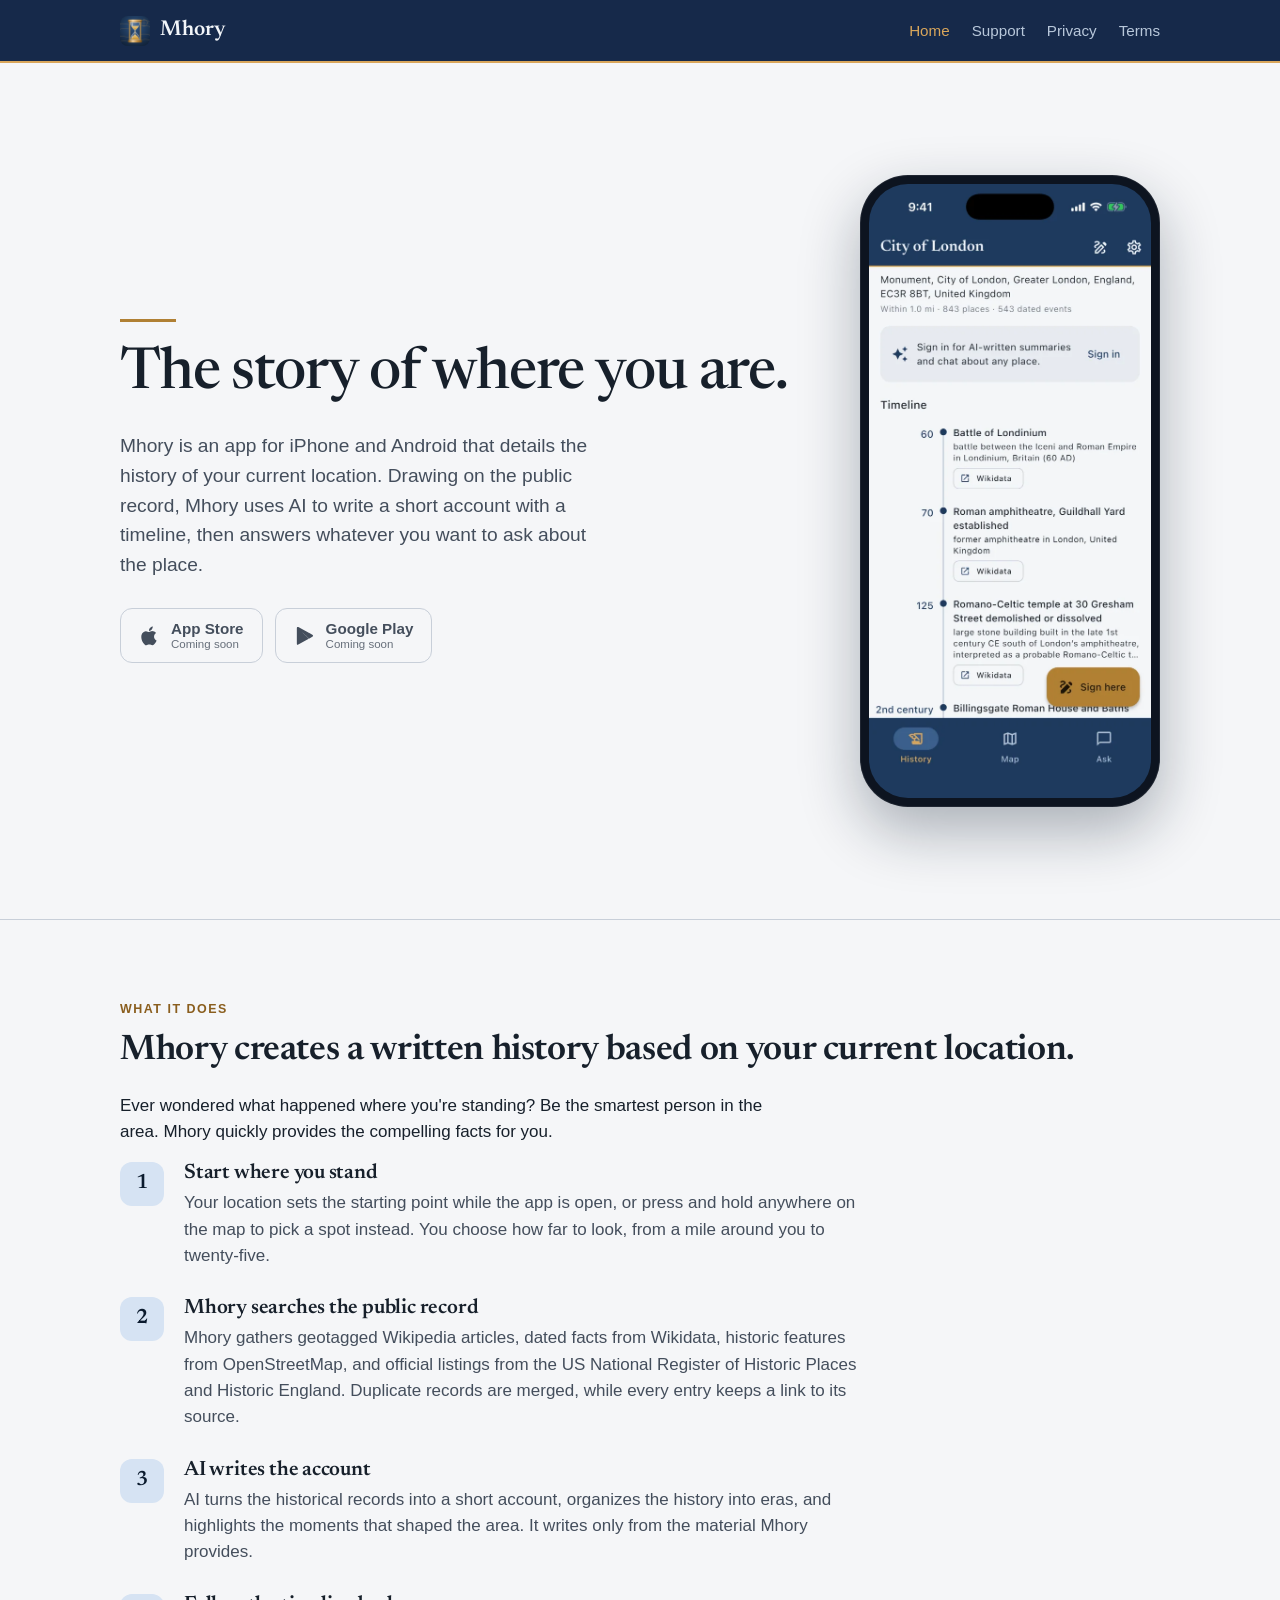
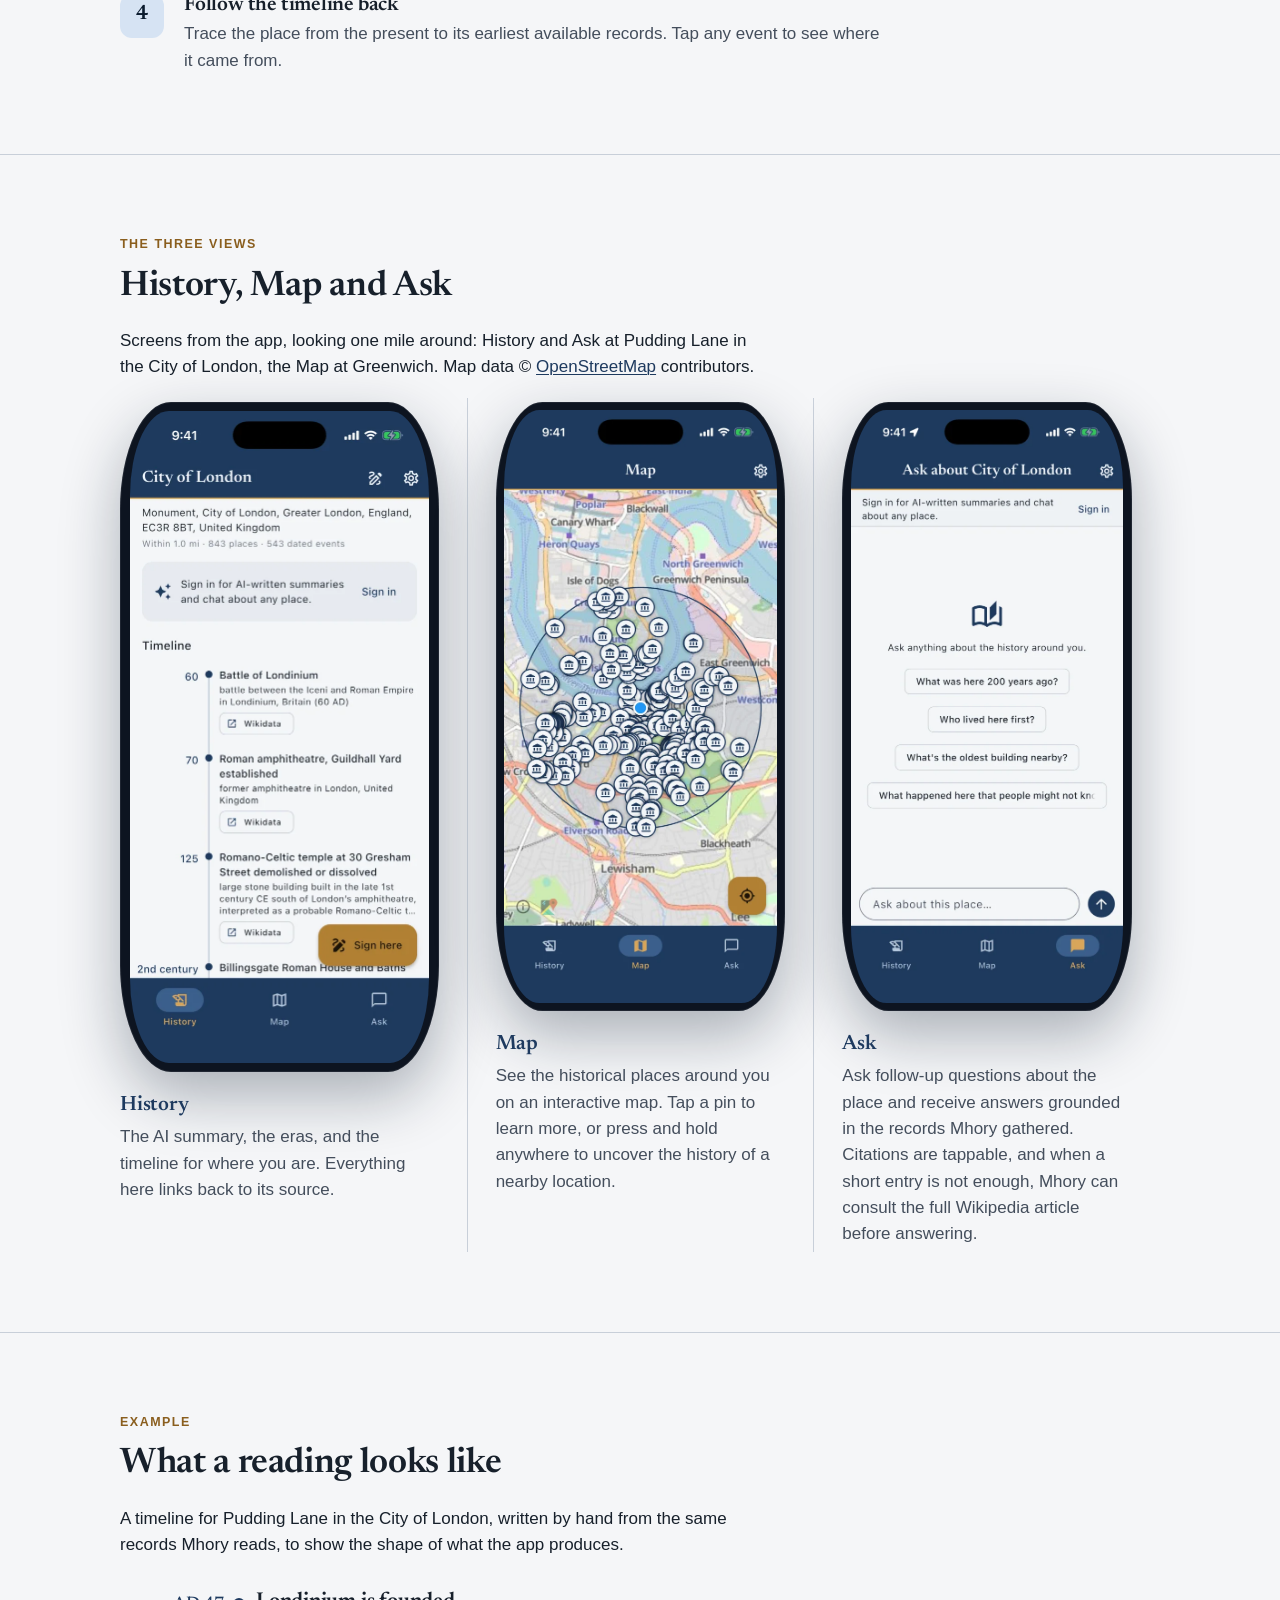
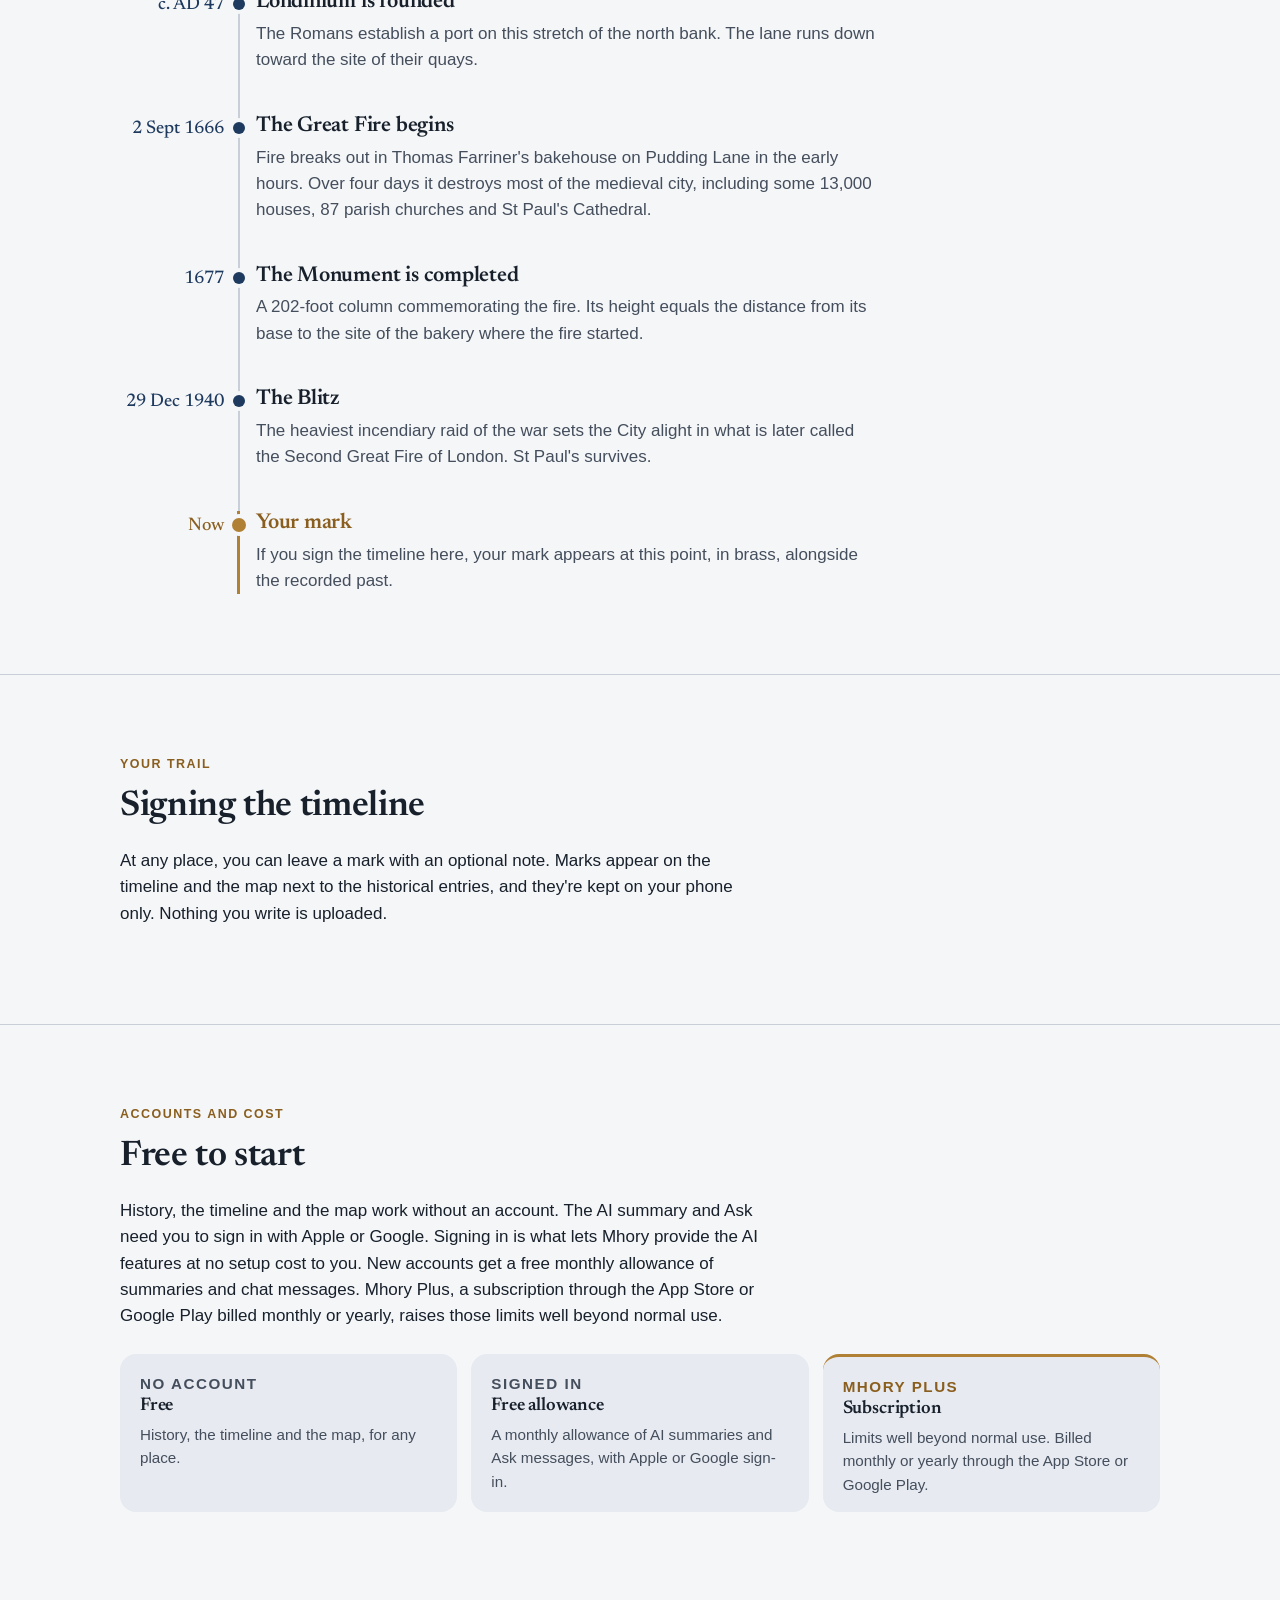
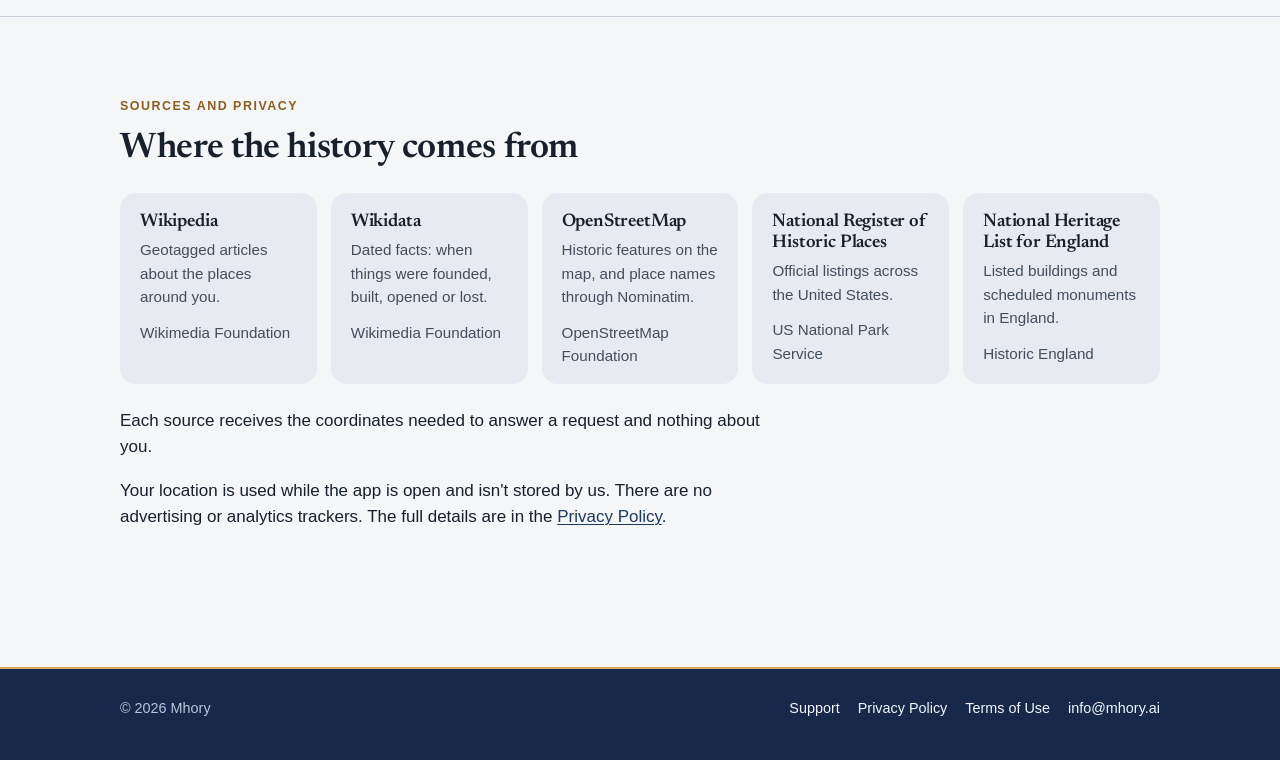
==== commit 5645e14c: "Say AI rather than naming the model, except in the Privacy Policy" ====
--- a/index.html
+++ b/index.html
@@ -82,7 +82,7 @@
           <span class="step-n">3</span>
           <div>
             <h3>AI writes the account</h3>
-            <p>Claude turns historical records into a short account, organizes the history into eras, and highlights the moments that shaped the area. It writes only from the material Mhory provides.</p>
+            <p>AI turns the historical records into a short account, organizes the history into eras, and highlights the moments that shaped the area. It writes only from the material Mhory provides.</p>
           </div>
         </div>
         <div class="step">
